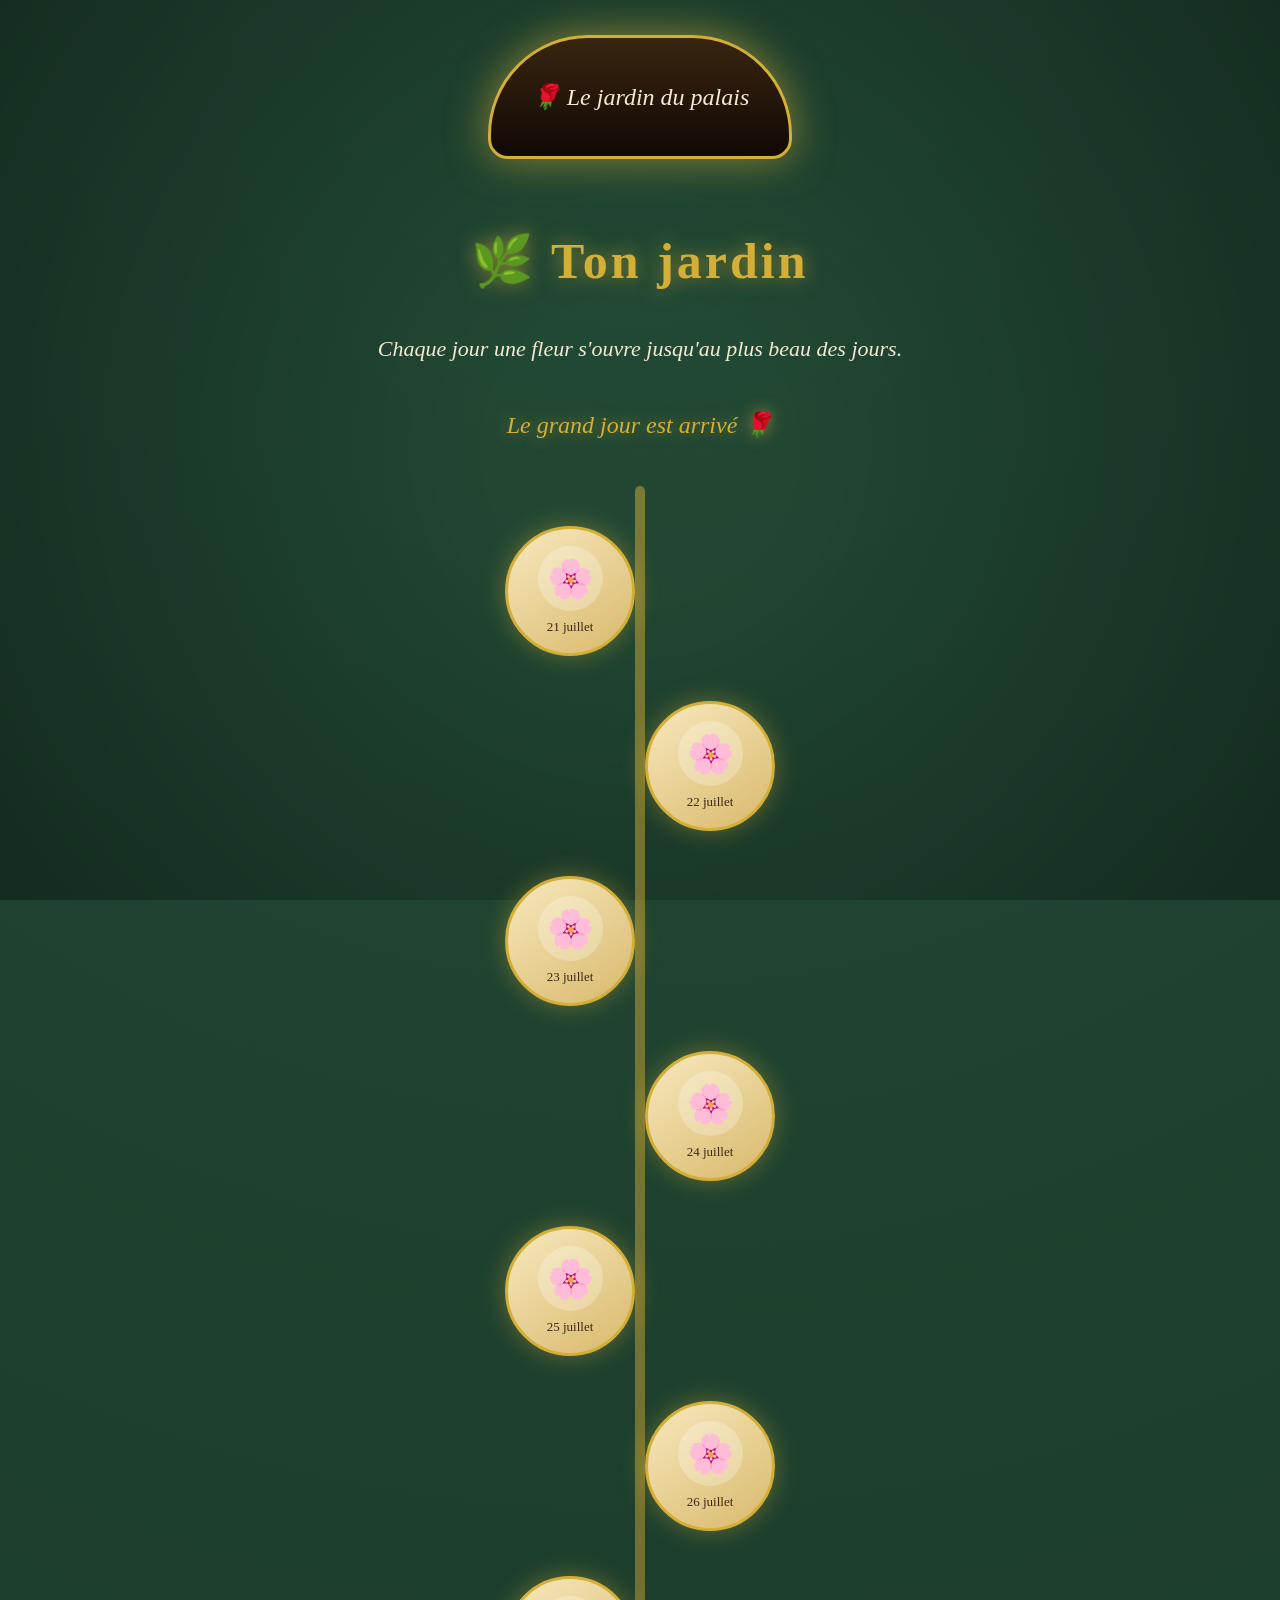
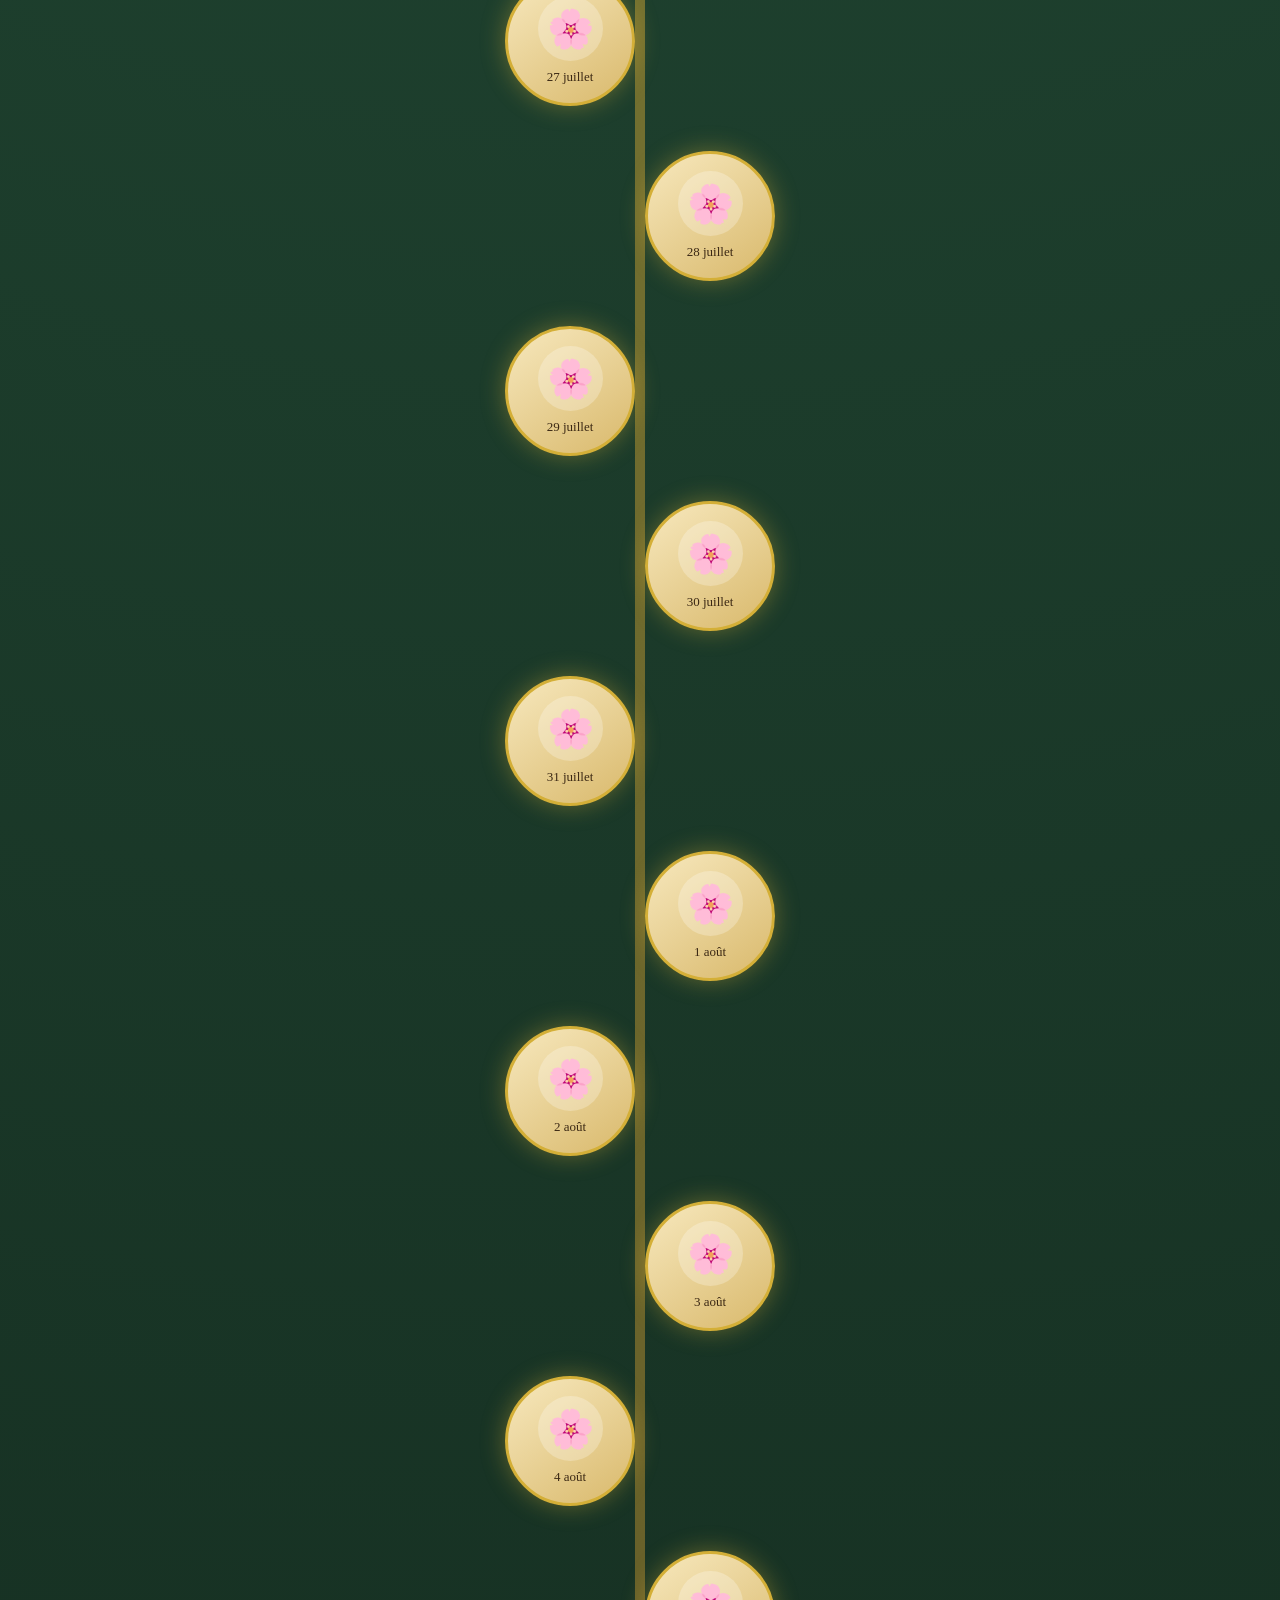
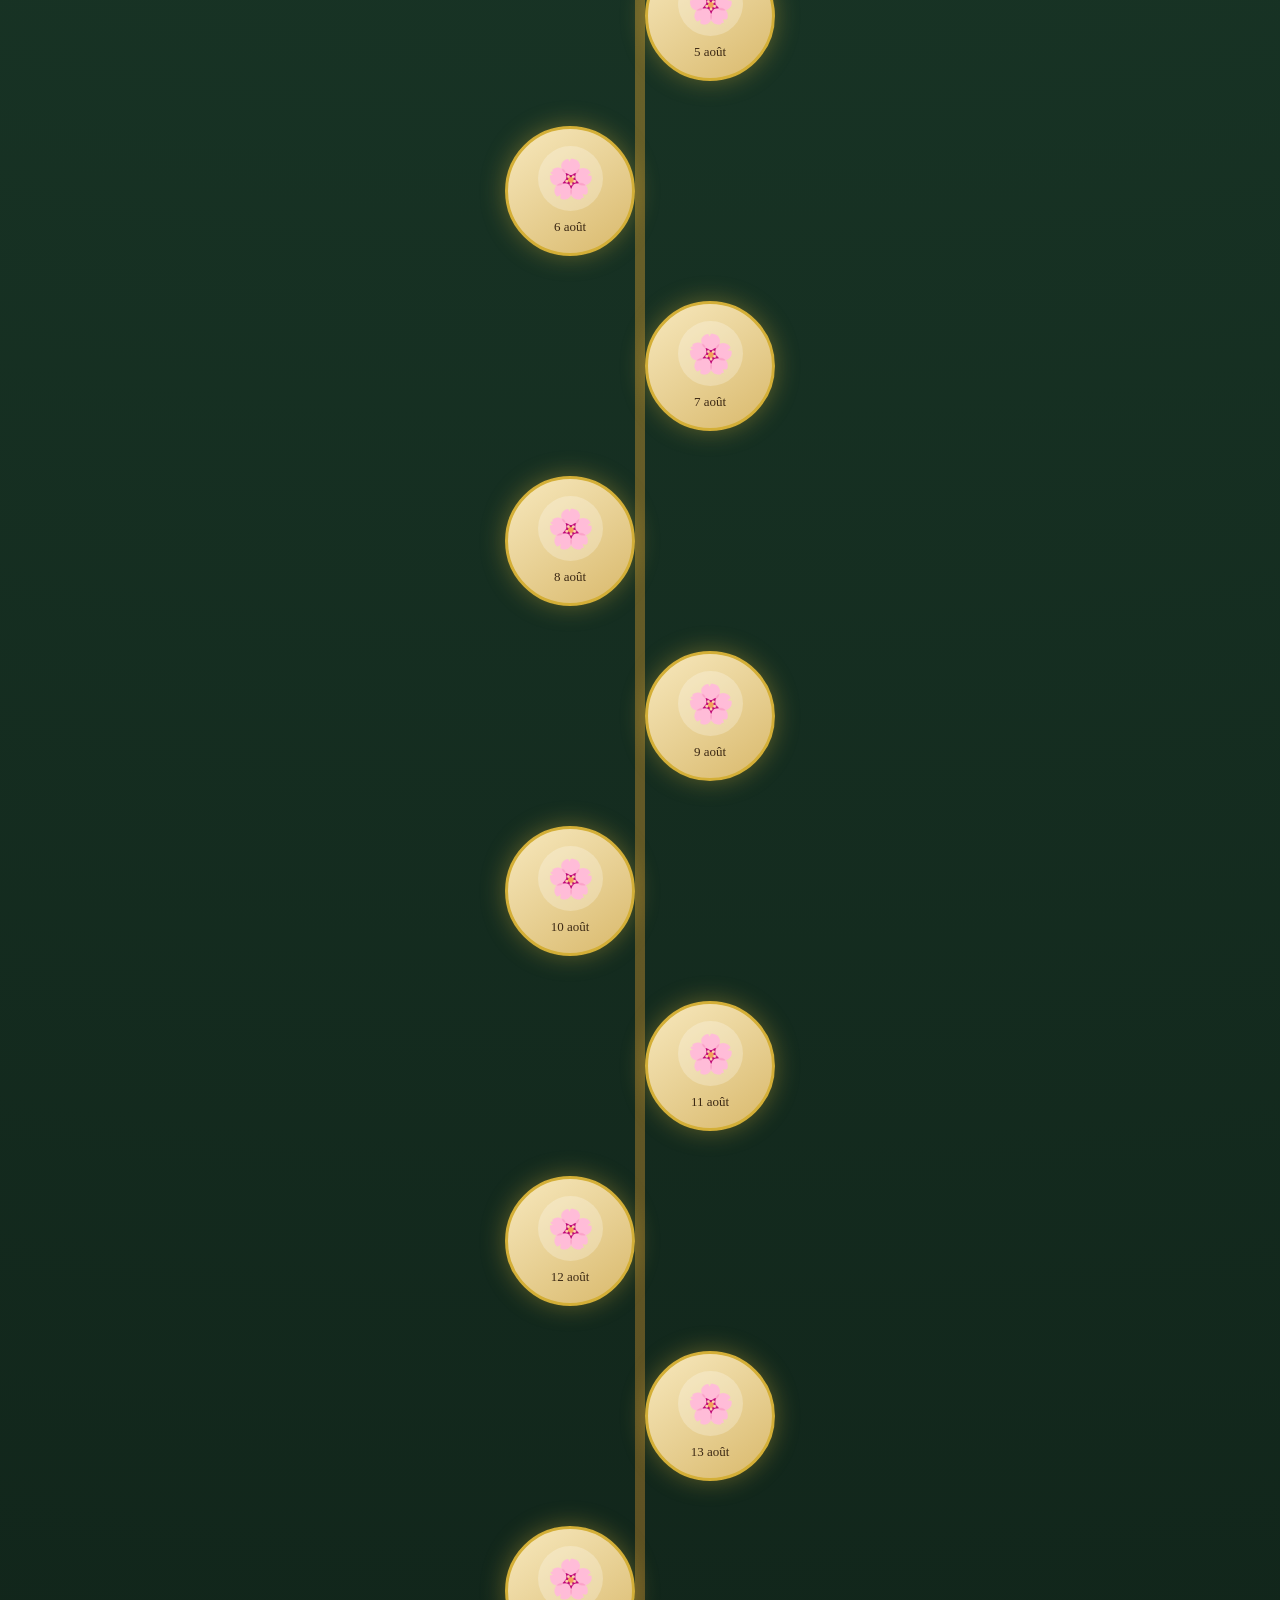
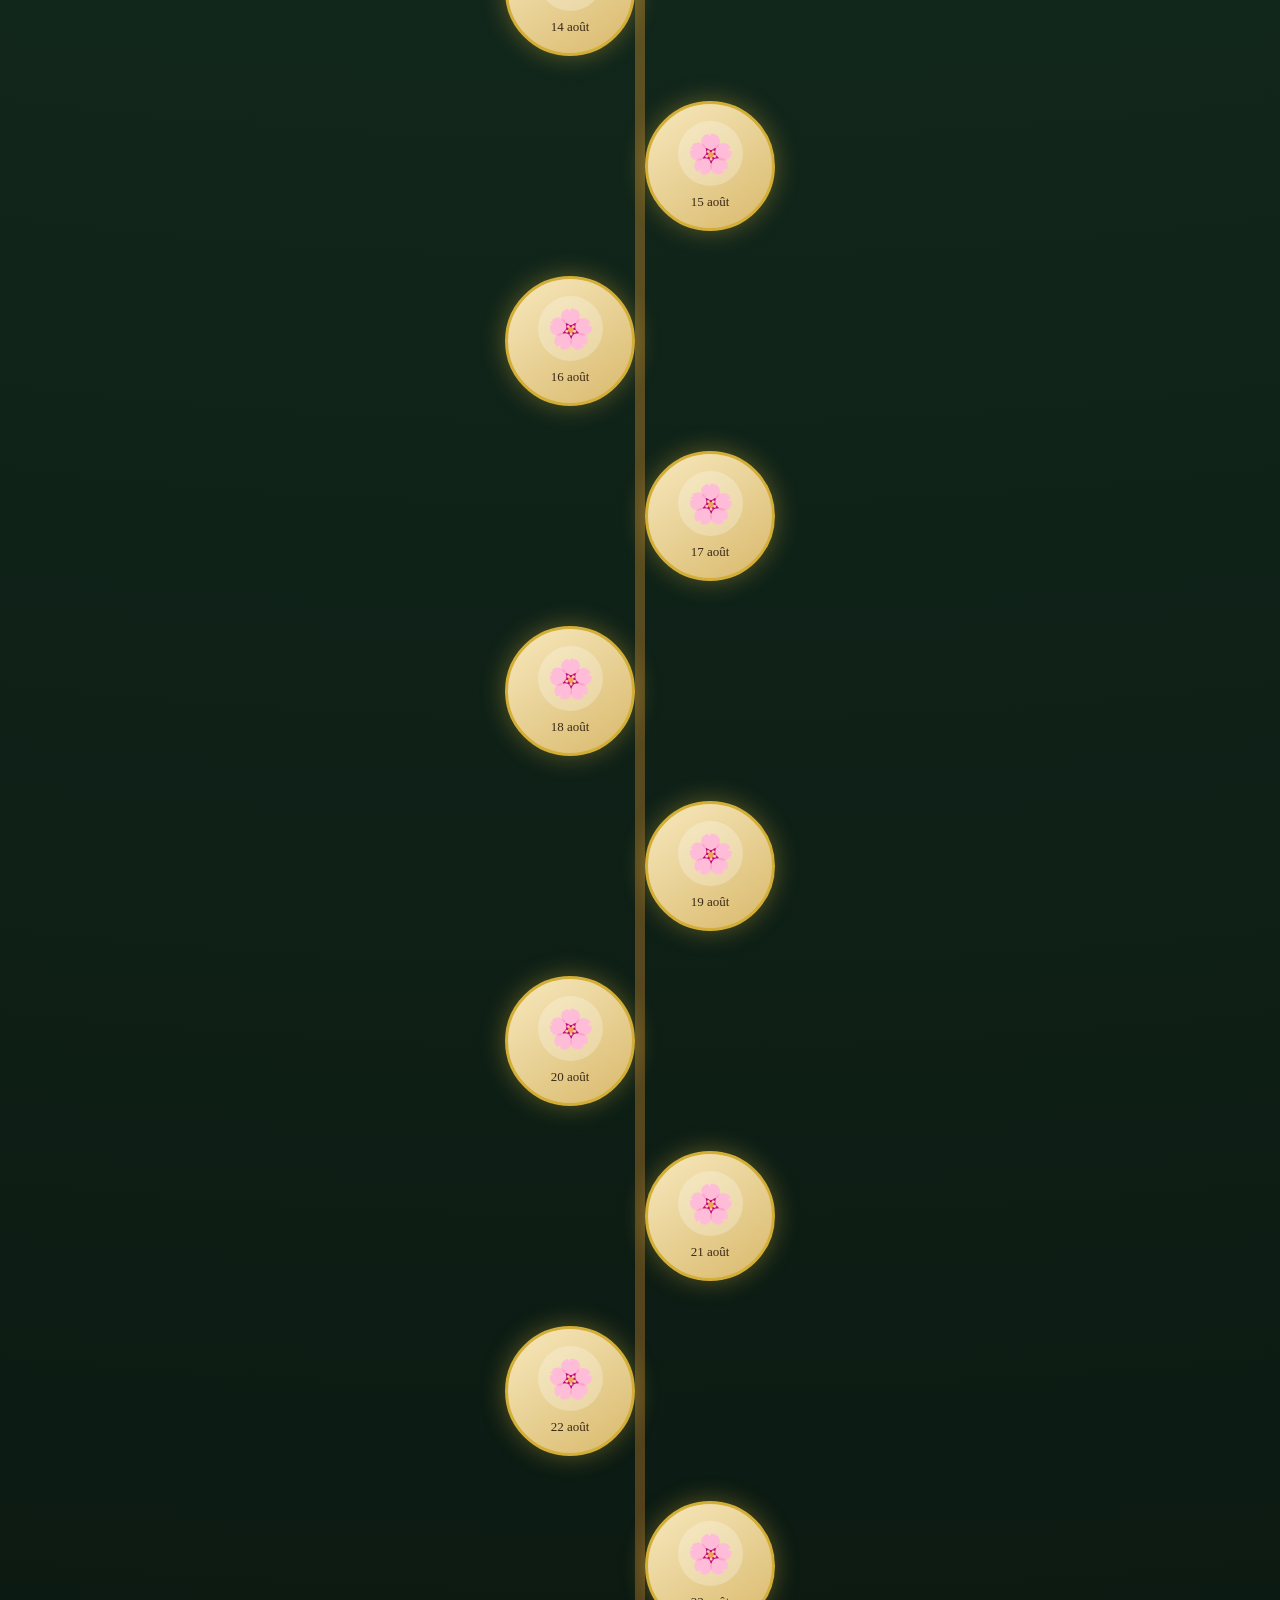
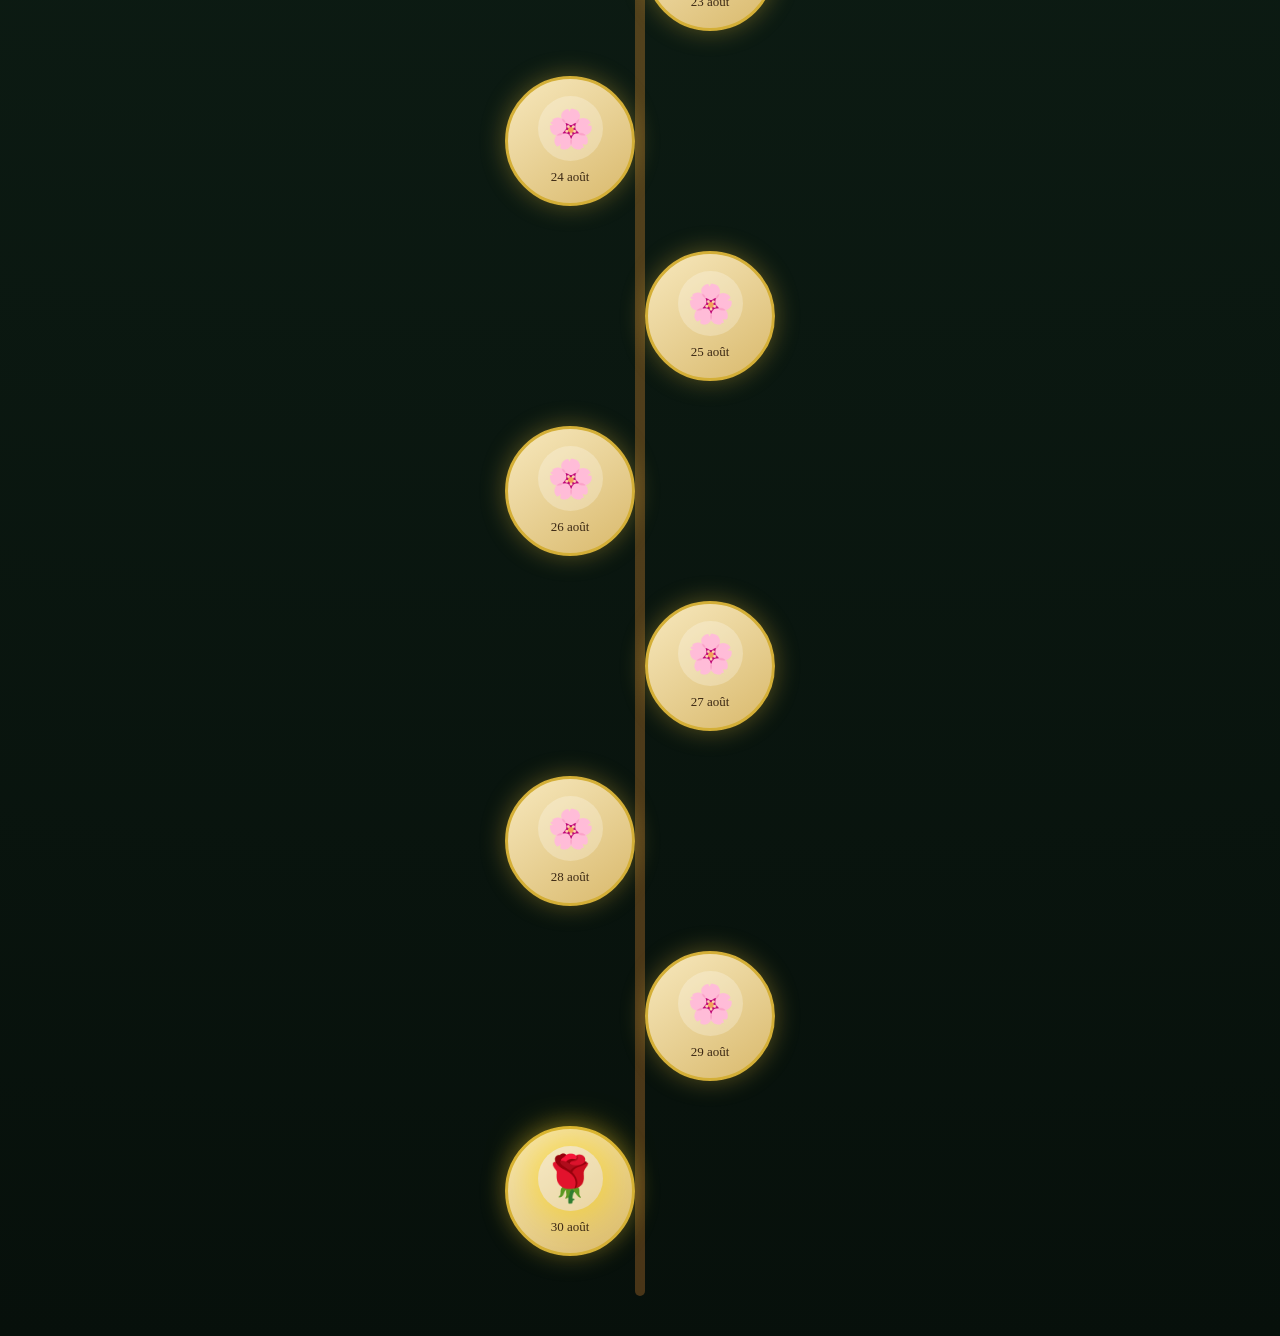
==== jardin.html @ 2d7aafe7 "Update jardin.html" ====
<!DOCTYPE html>
<html lang="fr">

<head>

<meta charset="UTF-8">
<meta name="viewport" content="width=device-width, initial-scale=1.0">

<title>Le jardin</title>

<link rel="stylesheet" href="style.css">

</head>


<body>


<div class="porte-jardin">

<div class="cadre-porte">

<h2>
🌹 Le jardin du palais
</h2>

</div>

</div>



<div class="jardin">


<h1>
🌿 Ton jardin
</h1>


<p class="phrase">
Chaque jour une fleur s'ouvre jusqu'au plus beau des jours.
<br><br>
<span id="compteur"></span>
</p>



<div class="chemin" id="chemin"></div>



</div>




<script>


const chemin =
document.getElementById("chemin");



const debut =
new Date("2026-07-21");

const fin =
new Date("2026-08-30");



const maintenant =
new Date();

maintenant.setHours(0,0,0,0);



const grandJour =
new Date("2026-08-30");

grandJour.setHours(0,0,0,0);



let reste =
Math.ceil(
(grandJour-maintenant)
/(1000*60*60*24)
);



document.getElementById("compteur").innerHTML =

reste > 0 ?

"Encore "+reste+" jours avant le grand jour 🌹"

:

"Le grand jour est arrivé 🌹";





function afficherDate(date){

return date.toLocaleDateString(
"fr-FR",
{
day:"numeric",
month:"long"
}
);

}





let dateActuelle =
new Date(debut);



while(dateActuelle <= fin){



let fleur =
document.createElement("div");



let dateFleur =
new Date(dateActuelle);

dateFleur.setHours(0,0,0,0);



let symbole = "🔒";

let classe = "";

let ouvrable = false;



// Fleur disponible seulement si la date est arrivée

if(dateFleur <= maintenant){


symbole="🌸";

classe="ouverte";

ouvrable=true;


}



// Dernière fleur

if(

dateFleur.getTime()
===

fin.getTime()

){


symbole="🌹";

classe="finale";


if(dateFleur <= maintenant){

ouvrable=true;

}

}





fleur.className =
"fleur-jardin";



fleur.innerHTML =

`

<div class="sceau-fleur ${classe}">

${symbole}

</div>

<div class="date-fleur">

${afficherDate(dateFleur)}

</div>

`;





if(ouvrable){


fleur.onclick=function(){


if(dateFleur.getTime()===fin.getTime()){


window.location.href="grandjour.html";


}

else{


window.location.href=

"lettre.html?date="+dateFleur.toISOString();


}


};


}





chemin.appendChild(fleur);



dateActuelle.setDate(

dateActuelle.getDate()+1

);


}



</script>


</body>

</html>
---- style.css ----
/*
=================================
SOWJI
STYLE COMPLET DU PALAIS
=================================
*/


* {

box-sizing:border-box;

}



body {

margin:0;

min-height:100vh;

font-family:Georgia,"Times New Roman",serif;

color:#f5ead0;

text-align:center;

background:

radial-gradient(circle at top,#234b36,#07100b);

}



/* =========================
   PORTE DU PALAIS
========================= */


.accueil {

display:flex;

justify-content:center;

align-items:center;

}



.palais {

width:90%;

max-width:600px;

padding:50px 20px;

}



h1 {

font-size:50px;

color:#d4af37;

letter-spacing:3px;

text-shadow:

0 0 20px rgba(212,175,55,.6);

}



h2 {

font-weight:normal;

color:#f5ead0;

}



.phrase {

font-size:22px;

font-style:italic;

line-height:1.7;

margin:40px auto;

}



button {


padding:15px 35px;


border-radius:40px;


border:2px solid #d4af37;


background:rgba(0,0,0,.2);


color:#d4af37;


font-family:Georgia,serif;


font-size:18px;


cursor:pointer;


transition:.4s;


}



button:hover {


transform:scale(1.05);


box-shadow:

0 0 30px rgba(212,175,55,.7);


}



/* =========================
   PORTE DU JARDIN
========================= */


.porte-jardin {


display:flex;


justify-content:center;


margin-top:35px;


}



.cadre-porte {


padding:25px 40px;


border:3px solid #d4af37;


border-radius:100px 100px 20px 20px;


background:

linear-gradient(

#392510,

#100904

);


box-shadow:

0 0 40px rgba(212,175,55,.6);


}



.cadre-porte h2 {


font-style:italic;


font-size:24px;


}



/* =========================
   JARDIN
========================= */


.jardin {


padding:40px 20px;


min-height:100vh;


}



.chemin {


position:relative;


max-width:700px;


margin:auto;


display:flex;


flex-direction:column;


align-items:center;


gap:45px;


padding:40px 0;


}



.chemin::before {


content:"";


position:absolute;


top:0;


bottom:0;


width:10px;


background:

linear-gradient(

#d4af37,

#8b5a24

);


border-radius:20px;


opacity:.5;


}



.fleur-jardin {


position:relative;


z-index:1;


width:130px;


height:130px;


border-radius:50%;


background:

linear-gradient(

145deg,

#f7e8bd,

#d9b96c

);


border:3px solid #d4af37;


display:flex;


flex-direction:column;


justify-content:center;


align-items:center;


cursor:pointer;


box-shadow:


0 0 25px rgba(212,175,55,.4);


transition:.5s;


animation:

apparition 1s ease;


}



.fleur-jardin:nth-child(odd){


transform:

translateX(-70px);


}



.fleur-jardin:nth-child(even){


transform:

translateX(70px);


}



.fleur-jardin:hover {


filter:brightness(1.15);


}



.sceau-fleur {


width:65px;


height:65px;


display:flex;


align-items:center;


justify-content:center;


border-radius:50%;


font-size:38px;


background:

rgba(255,255,255,.25);


}



/* Sceaux */


.lotus {


box-shadow:

0 0 30px rgba(212,175,55,.7);


}



.bijou {


animation:

briller 2s infinite;


box-shadow:

0 0 40px rgba(212,175,55,.9);


}



.lune {


opacity:.7;


}



.date-fleur {


font-size:13px;


margin-top:8px;


color:#3b2814;


}



/* =========================
   PARCHEMIN
========================= */


.parchemin {


position:relative;


max-width:650px;


margin:60px auto;


padding:60px 40px;


background:

linear-gradient(

90deg,

#d8bc83,

#f3dfae,

#d8bc83

);


color:#4b3218;


border-radius:10px;


box-shadow:

0 0 50px rgba(212,175,55,.6);


animation:

deroulement 1.5s ease;


}



.parchemin::before,

.parchemin::after {


content:"";


position:absolute;


left:-20px;


right:-20px;


height:35px;


background:

linear-gradient(

90deg,

#5b3516,

#c08a45,

#5b3516

);


border-radius:30px;


}



.parchemin::before {


top:-15px;


}



.parchemin::after {


bottom:-15px;


}



.contenu-lettre {


font-size:21px;


line-height:1.8;


font-style:italic;


}



.media img,

.media video {


max-width:90%;


border-radius:15px;


margin-top:25px;


}



audio {


margin-top:25px;


}



/* =========================
   ANIMATIONS
========================= */


@keyframes apparition {


from {


opacity:0;


transform:scale(.5);


}


to {


opacity:1;


}


}



@keyframes briller {


0%,100% {


filter:brightness(1);


}


50% {


filter:brightness(1.5);


}


}



@keyframes deroulement {


from {


transform:scaleY(0);


opacity:0;


}


to {


transform:scaleY(1);


opacity:1;


}


}
#compteur {

color:#d4af37;

font-size:24px;

font-style:italic;

text-shadow:

0 0 15px rgba(212,175,55,.6);

}
/* =================================
   PORTE DOREE ENCHANTEE
================================= */


.porte-jardin {

animation:

apparitionPorte 2s ease;

}



.cadre-porte {


position:relative;


overflow:hidden;


}



.cadre-porte::before {


content:"";


position:absolute;


top:0;


left:-100%;


width:60%;


height:100%;


background:

linear-gradient(

90deg,

transparent,

rgba(255,255,255,.35),

transparent

);


animation:

lumierePorte 4s infinite;


}



.cadre-porte h2 {


position:relative;


z-index:1;


}




@keyframes lumierePorte {


0% {


left:-100%;


}



50% {


left:150%;


}



100% {


left:150%;


}


}



@keyframes apparitionPorte {


from {


opacity:0;


transform:translateY(-40px);


}



to {


opacity:1;


transform:translateY(0);


}


}
/* =================================
   SCEAU DE DATE DU PARCHEMIN
================================= */


.sceau-date {


display:inline-block;


margin:20px;


padding:10px 25px;


border:2px solid #d4af37;


border-radius:50px;


color:#8b5a24;


font-style:italic;


background:rgba(255,255,255,.3);


box-shadow:

0 0 20px rgba(212,175,55,.4);


}
/* ==========================
   SOUVENIRS
========================== */


.souvenir {


margin:30px auto;


padding:25px;


max-width:450px;


background:

rgba(255,255,255,.25);


border-radius:20px;


box-shadow:

0 0 20px rgba(212,175,55,.4);


font-style:italic;


}


.souvenir h2 {


color:#d4af37;


}
/* ==========================
   ATMOSPHERE DU JARDIN
========================== */


body::before {


content:"";


position:fixed;


inset:0;


pointer-events:none;


background:

radial-gradient(

circle,

transparent 20%,

rgba(0,0,0,.35)

);


z-index:0;


}



.jardin,

.porte-jardin {


position:relative;


z-index:1;


}
.finale {

animation:

briller 1.5s infinite;


box-shadow:

0 0 50px gold;


font-size:45px;

}
/* ==========================
   VERSION TELEPHONE
========================== */


@media (max-width:600px){


body{

overflow-x:hidden;

}



h1{

font-size:34px;

}



h2{

font-size:20px;

}



.jardin{

padding:25px 10px;

}



.phrase{

font-size:18px;

padding:0 15px;

}



.cadre-porte{

width:90%;

padding:20px;

}



.cadre-porte h2{

font-size:18px;

}



.chemin{

gap:30px;

}



.fleur-jardin{

width:100px;

height:100px;

}



.sceau-fleur{

width:55px;

height:55px;

font-size:30px;

}



.date-fleur{

font-size:12px;

}



.parchemin{

margin:20px 10px;

padding:35px 20px;

}



.contenu-lettre{

font-size:18px;

}



button{

width:90%;

font-size:16px;

}



}
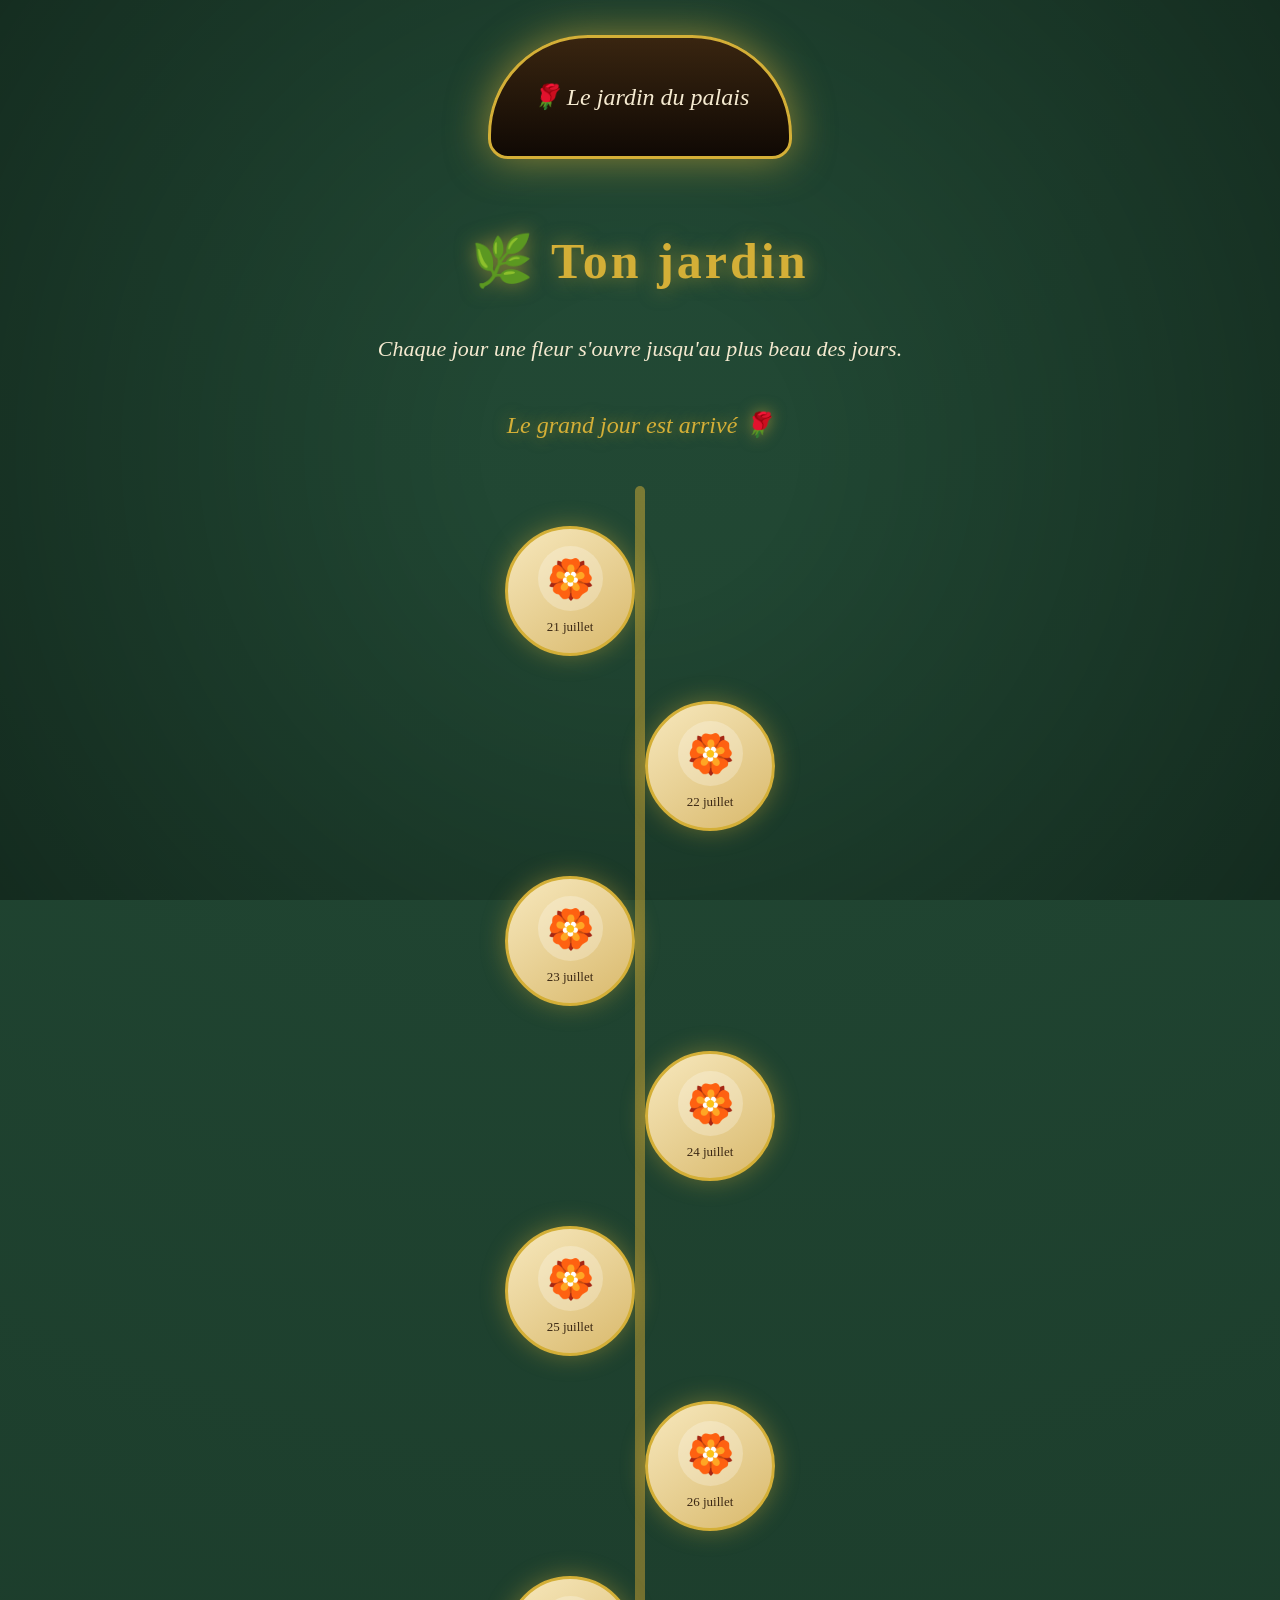
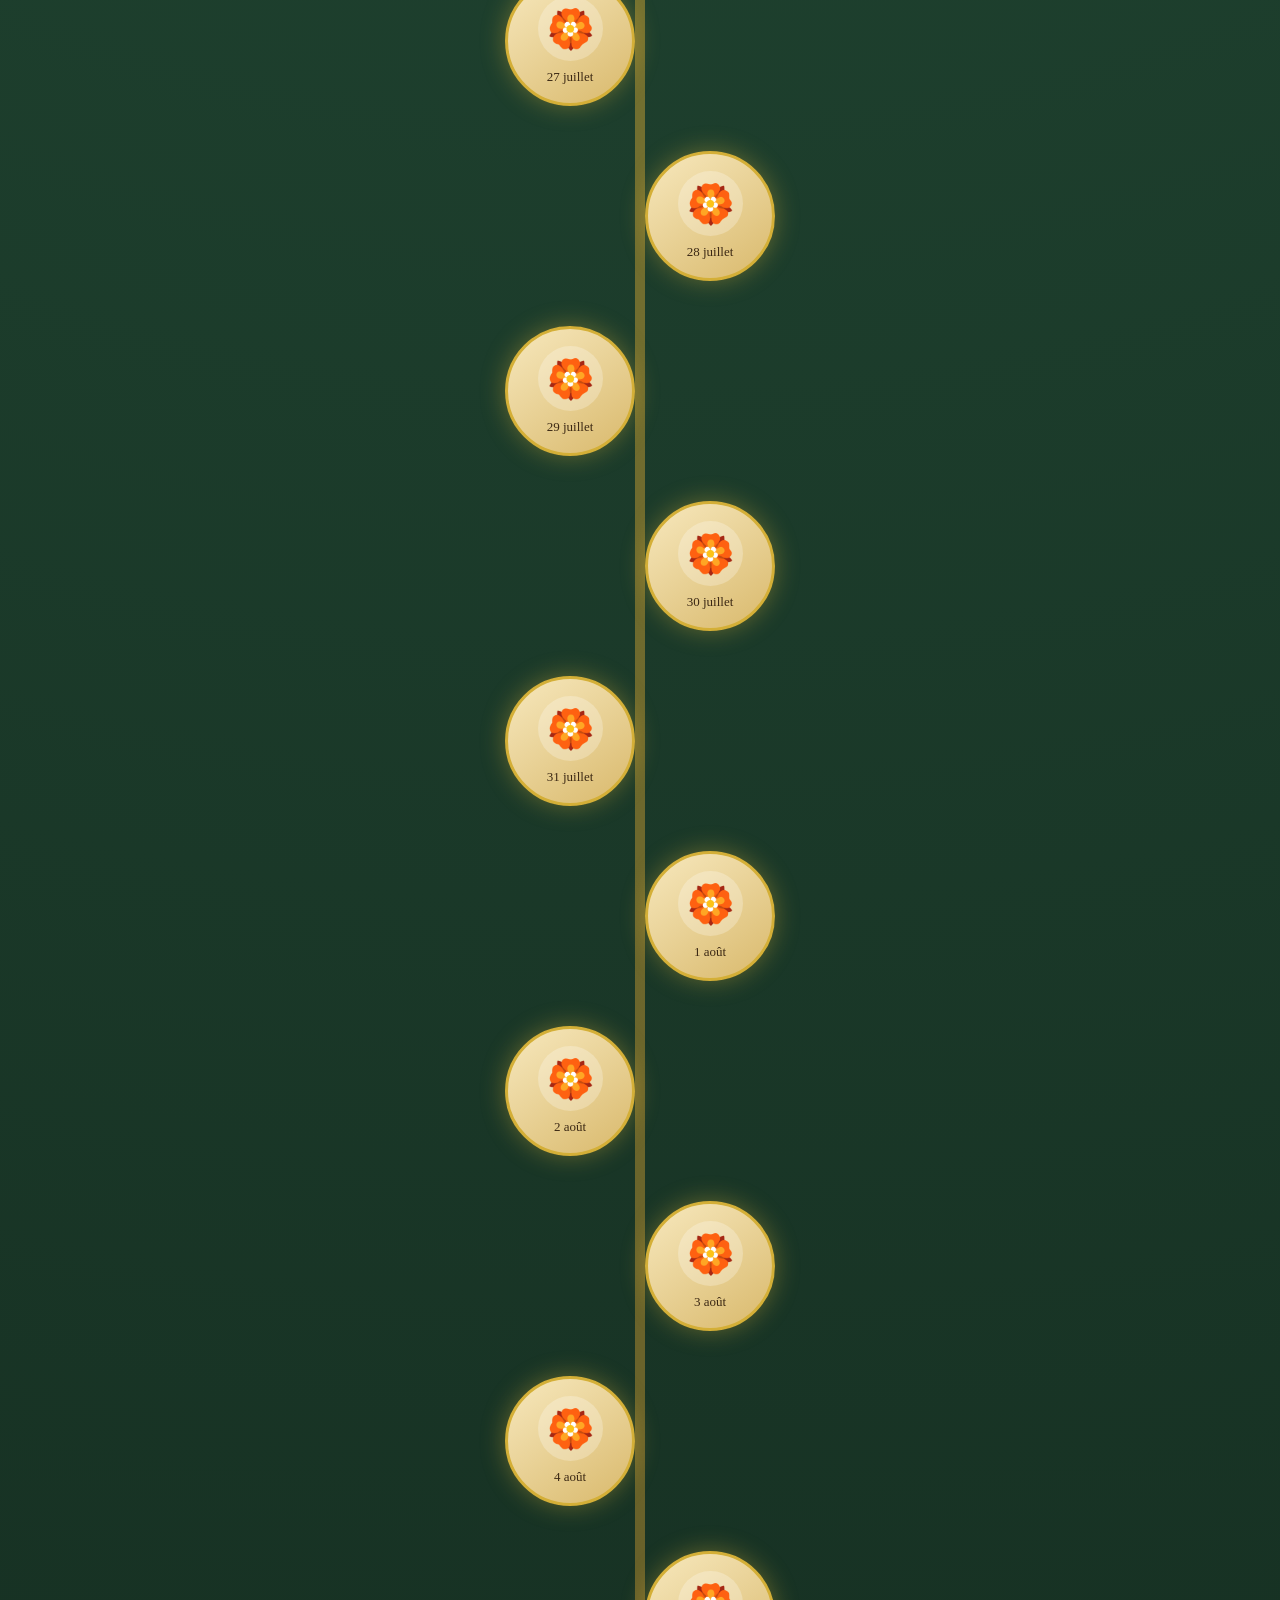
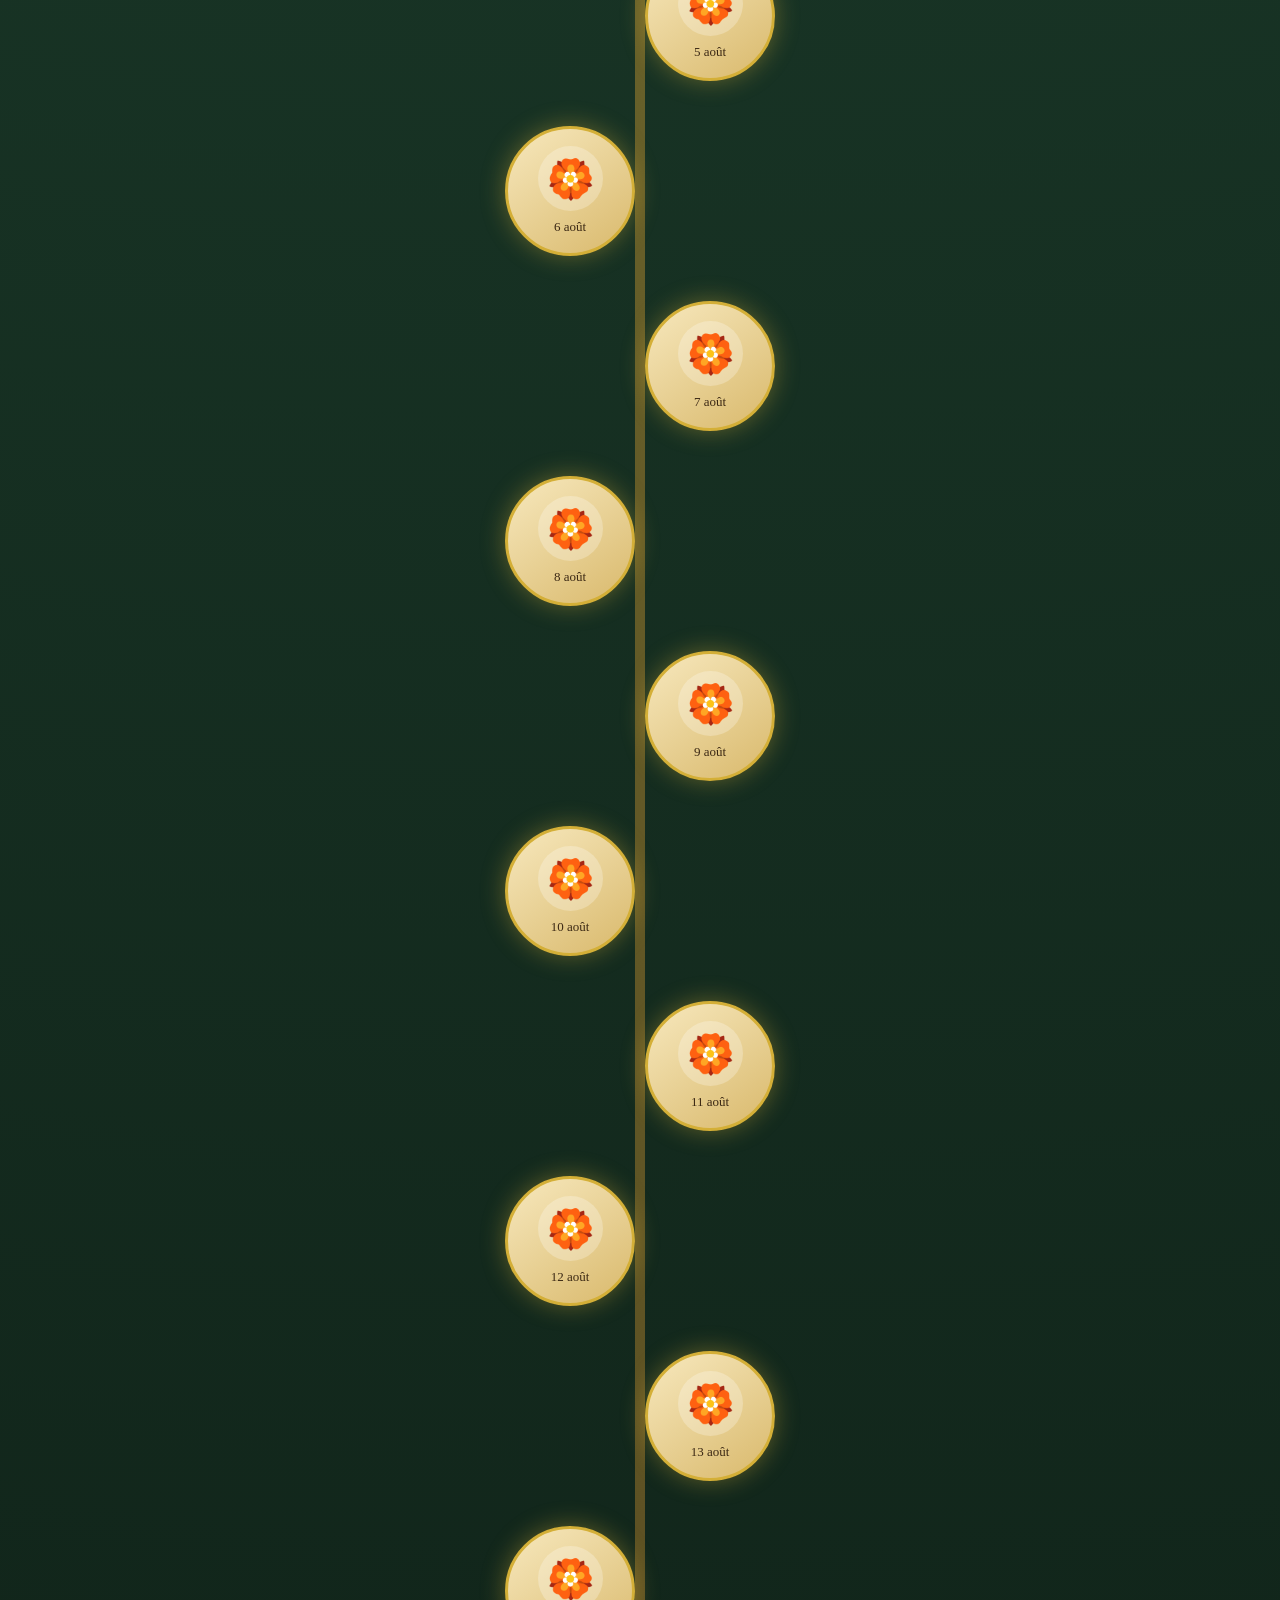
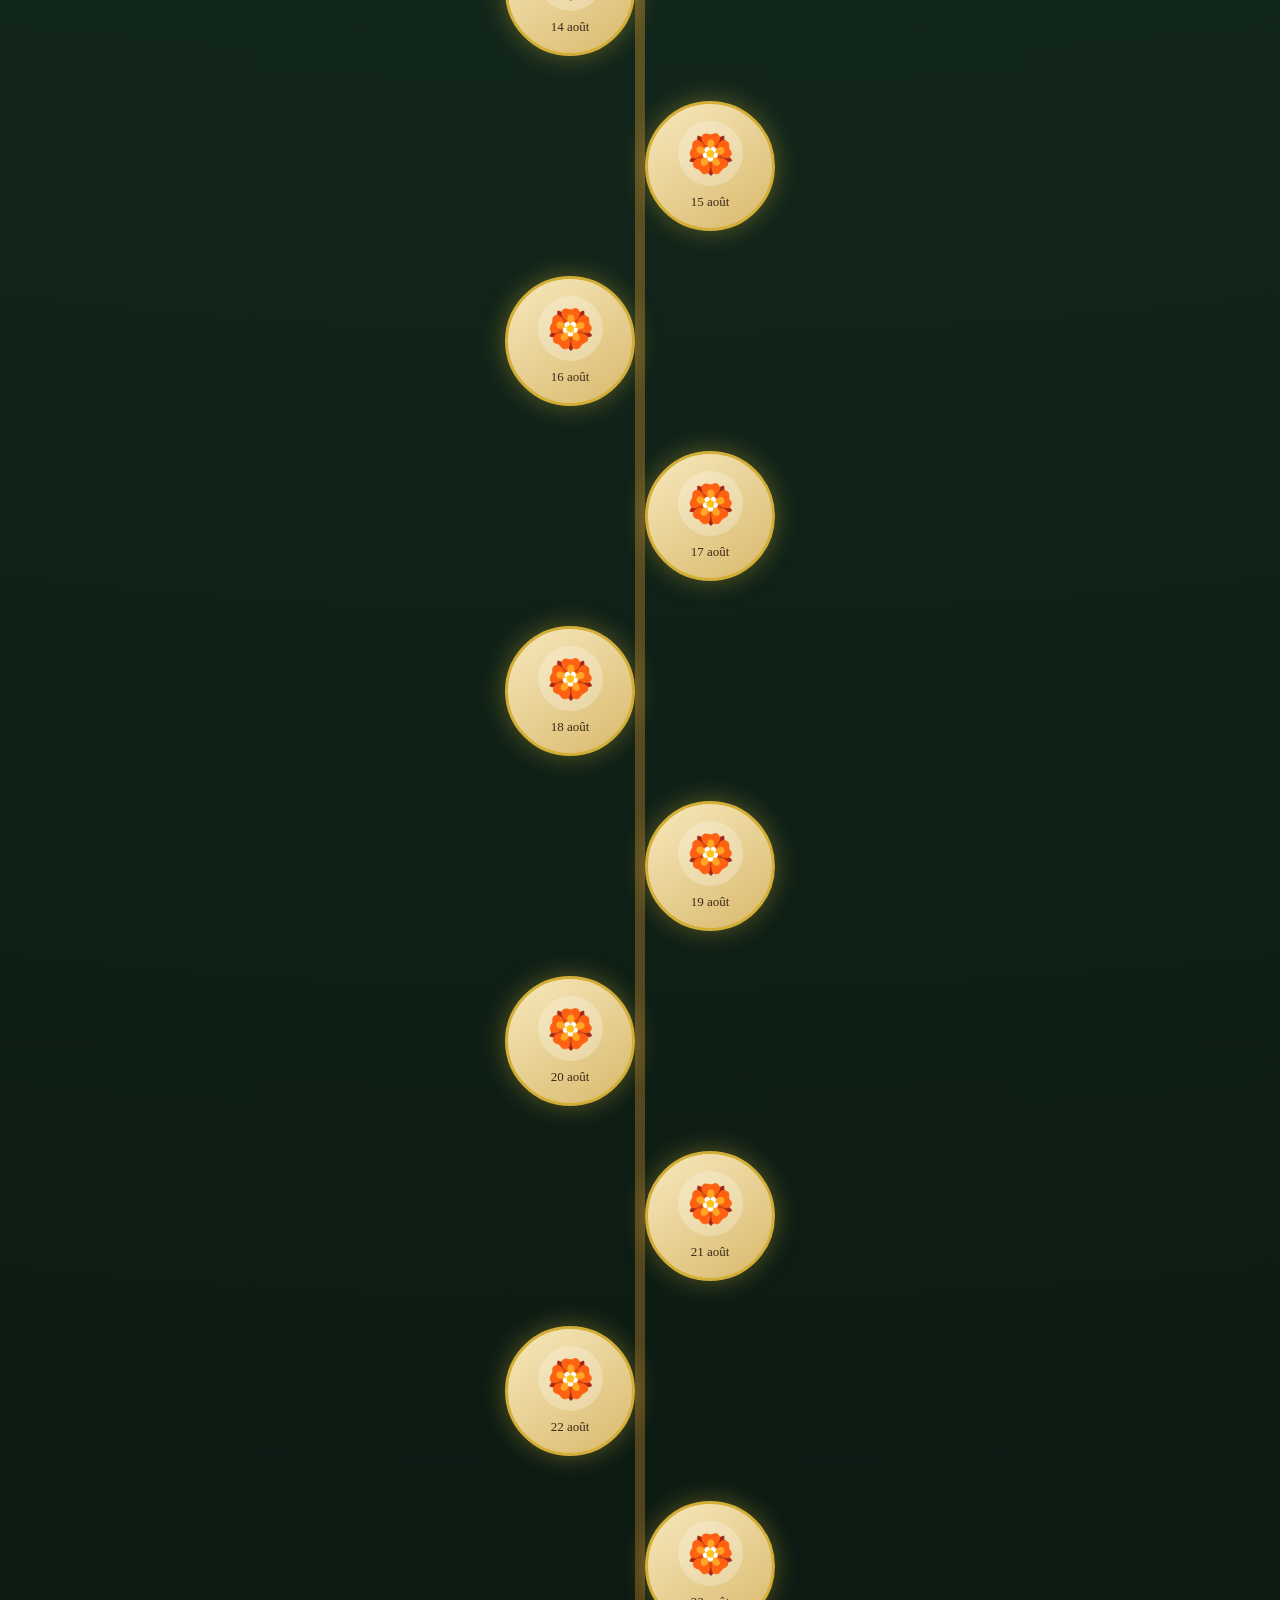
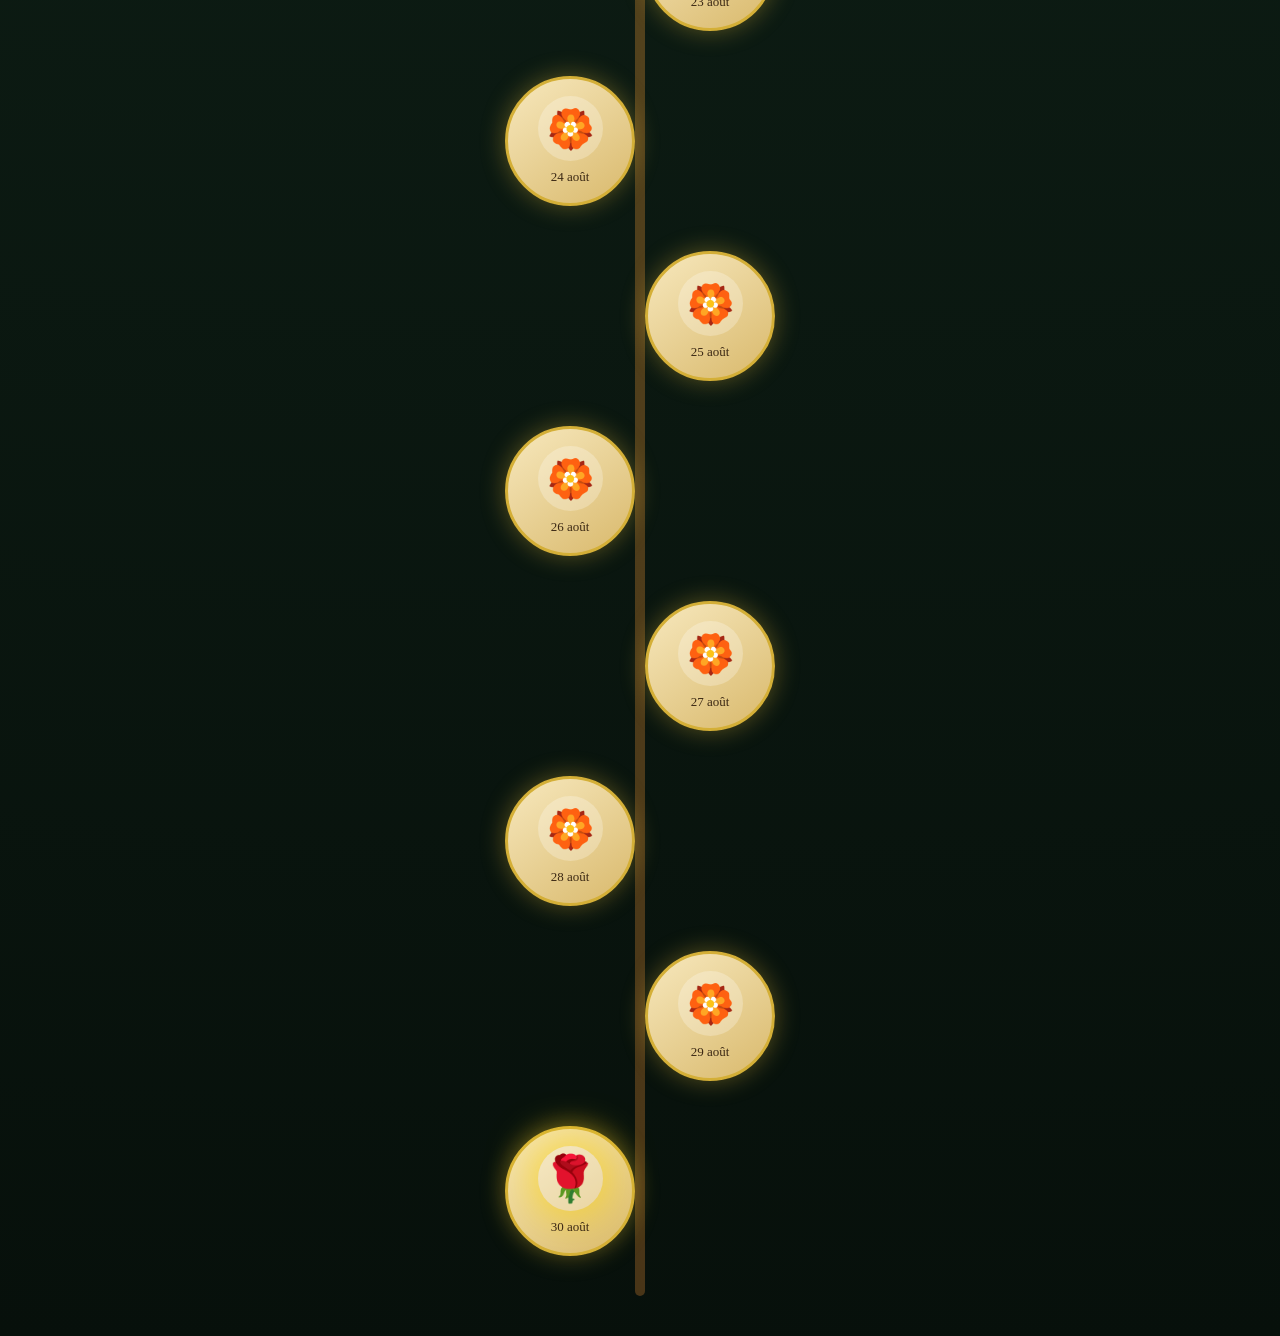
==== commit 43ec80d0: "Update jardin.html" ====
--- a/jardin.html
+++ b/jardin.html
@@ -144,7 +144,7 @@
 
 
 
-let symbole = "🔒";
+let symbole = "🌙";
 
 let classe = "";
 
@@ -157,7 +157,7 @@
 if(dateFleur <= maintenant){
 
 
-symbole="🌸";
+symbole="🏵️";
 
 classe="ouverte";
 
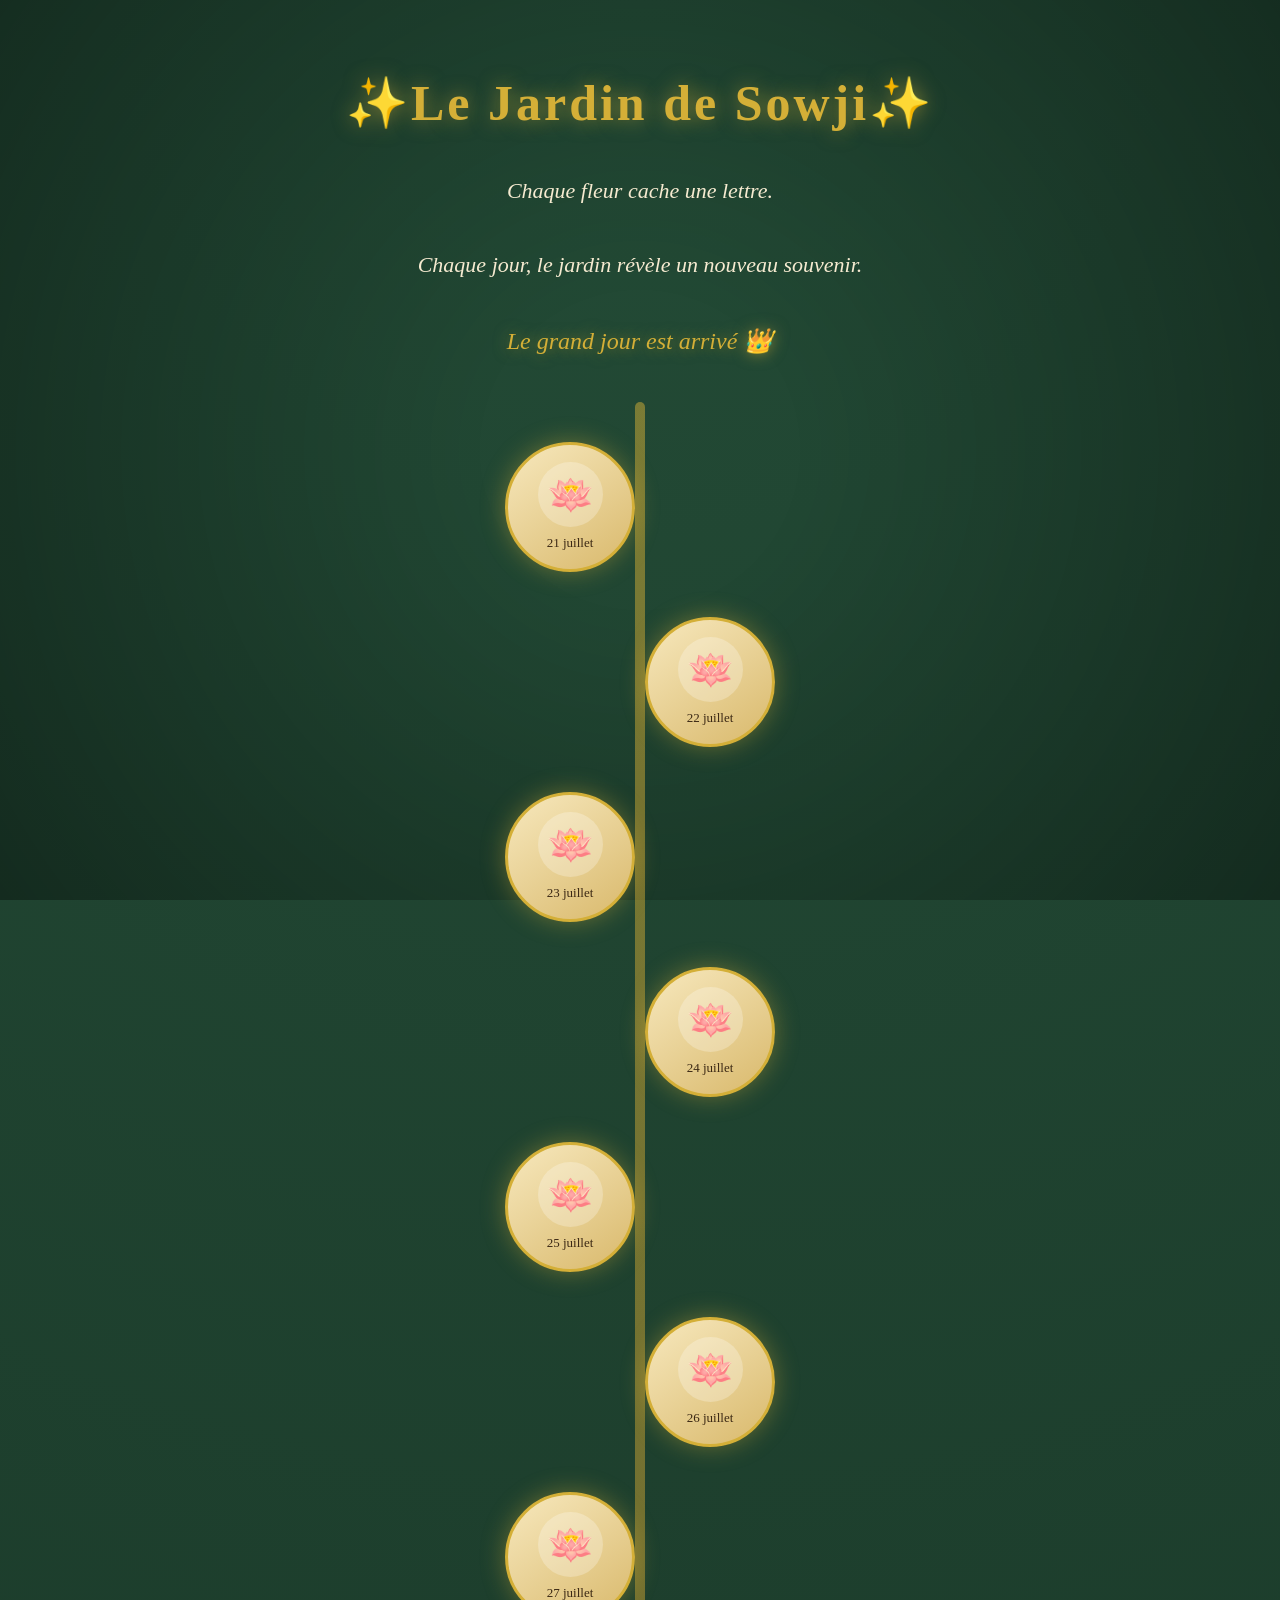
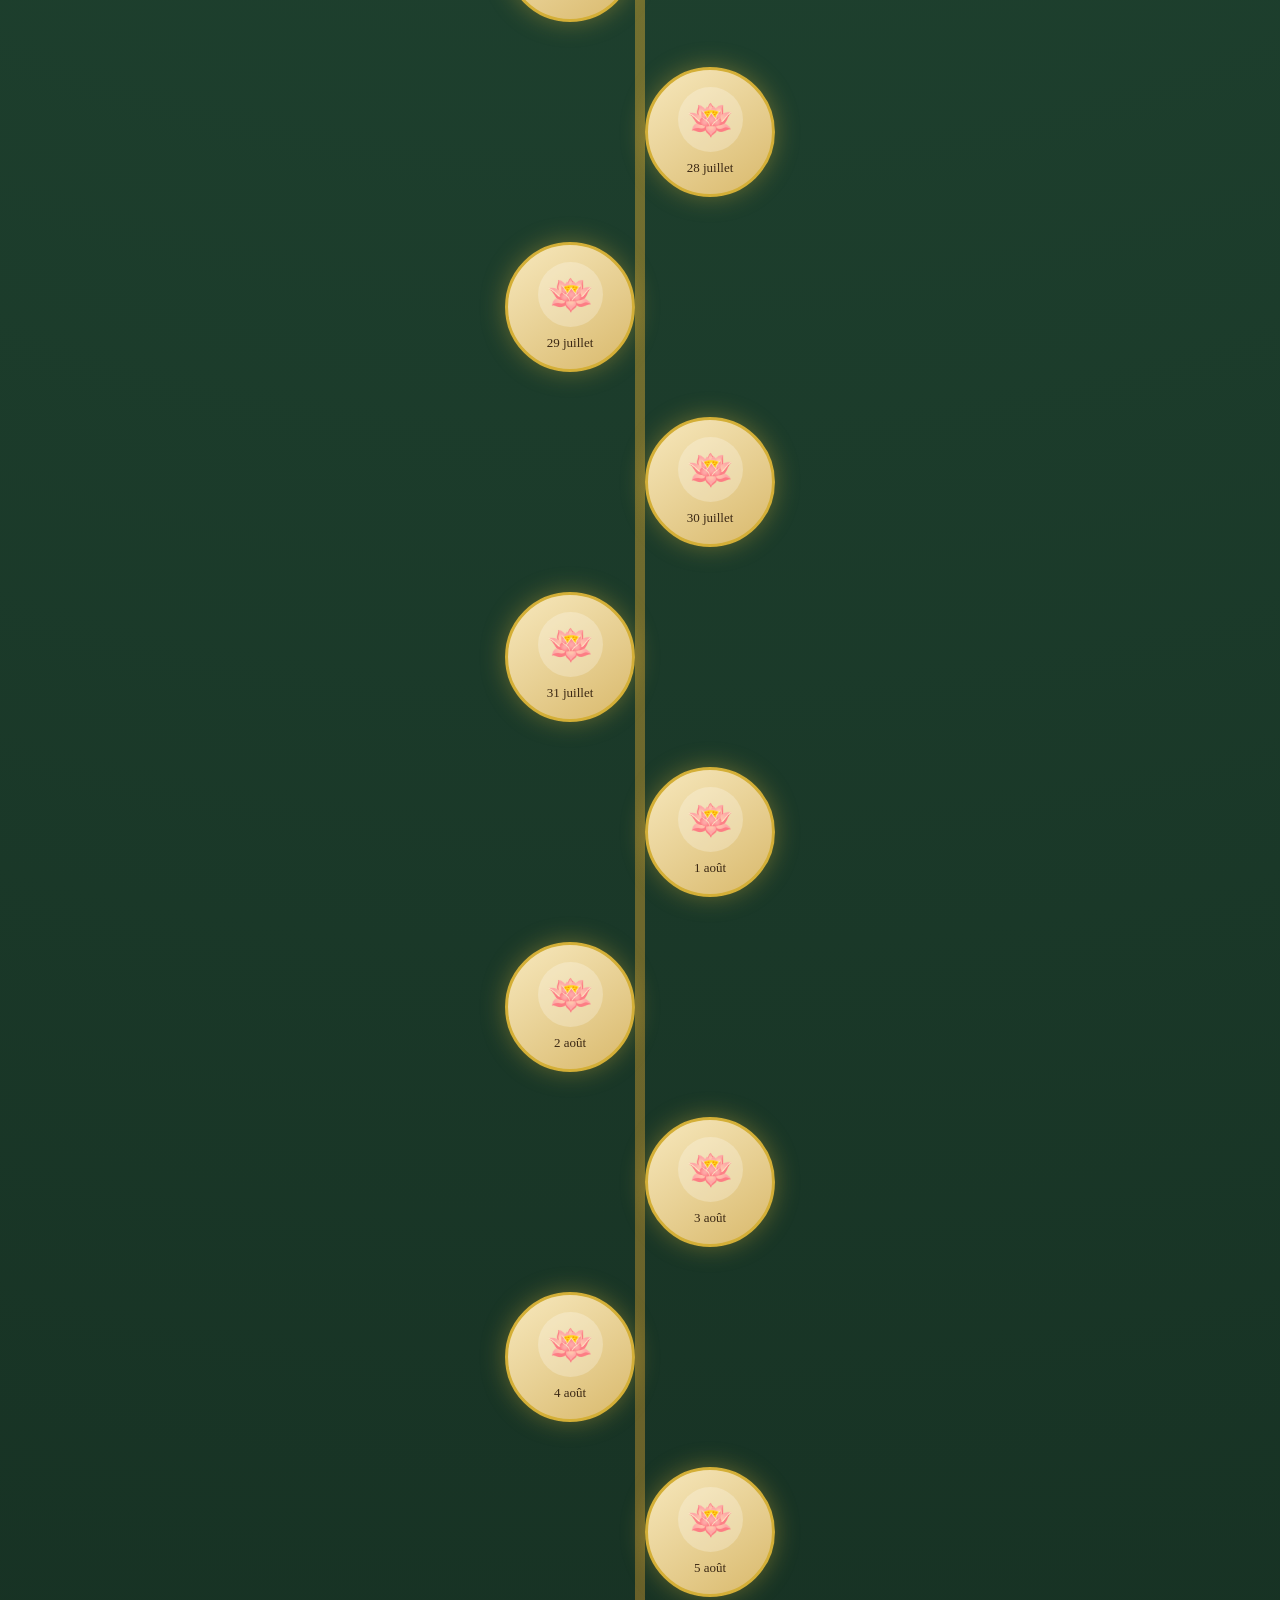
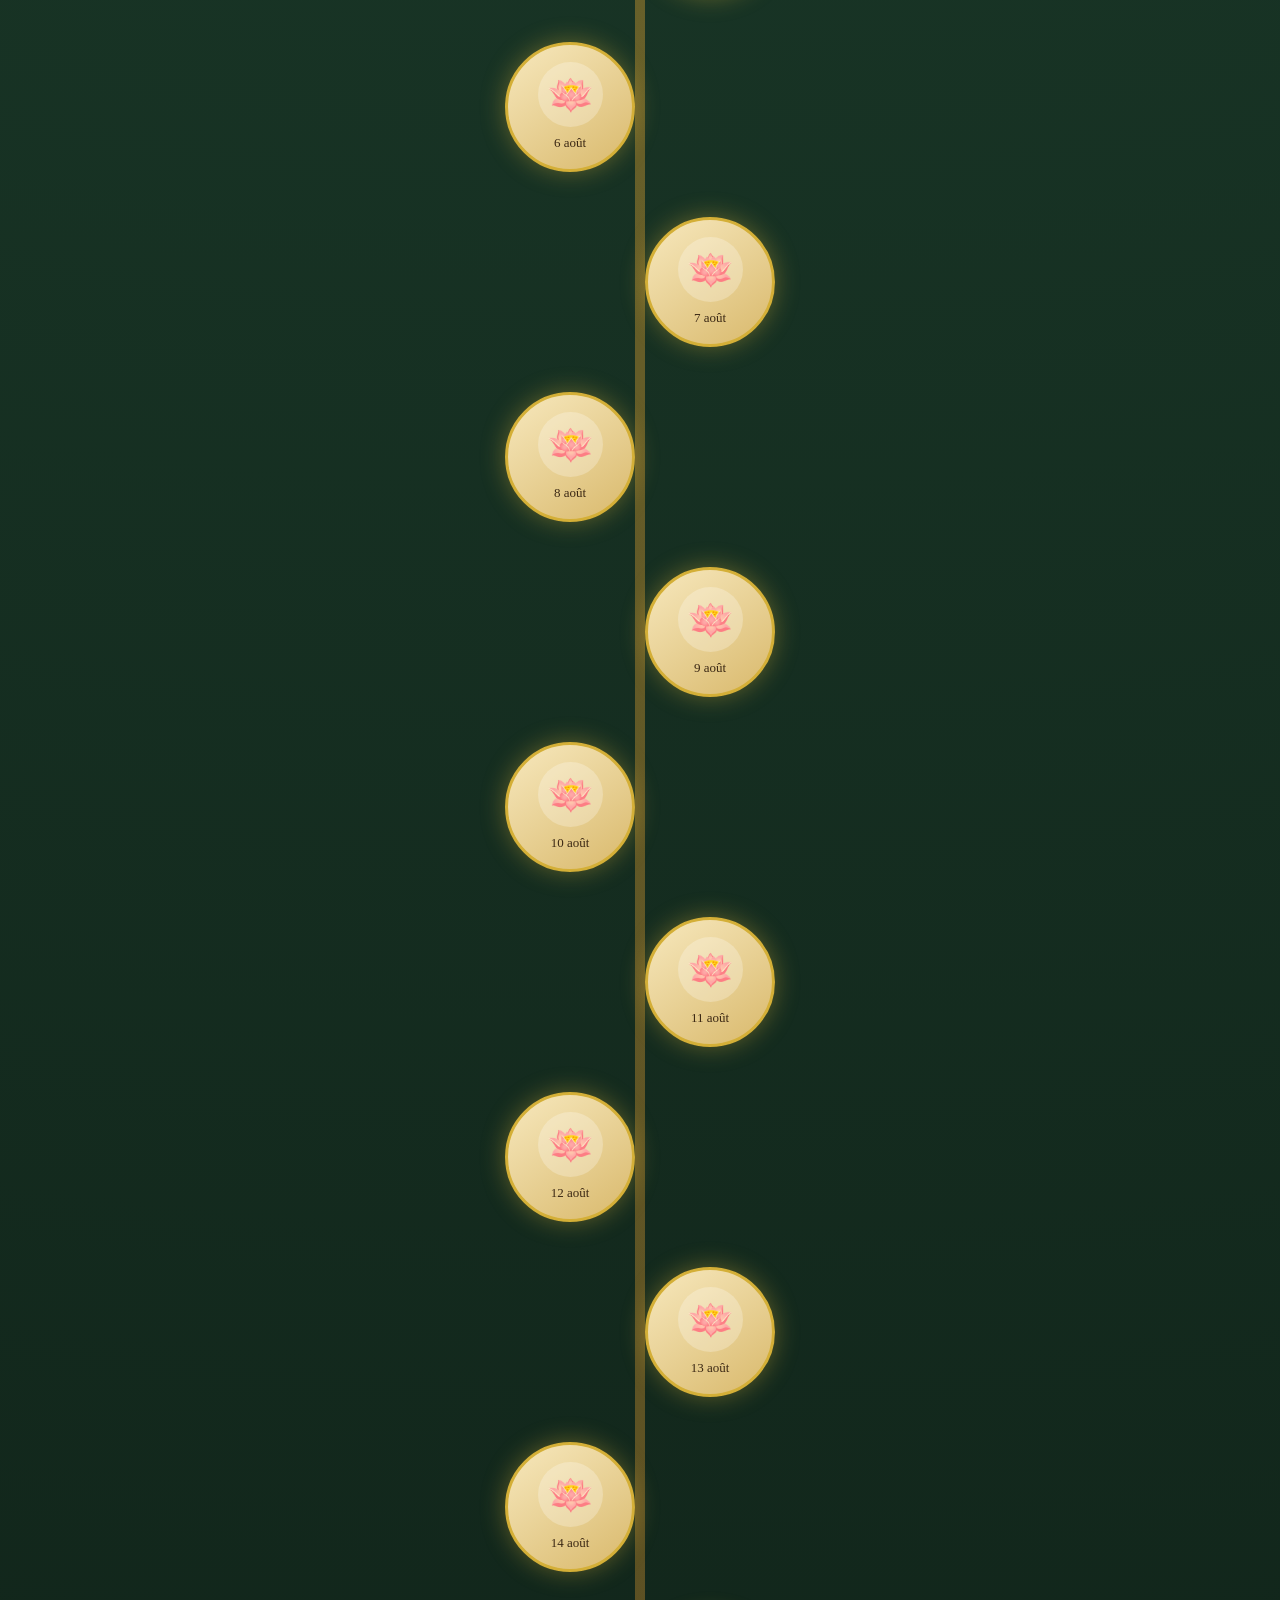
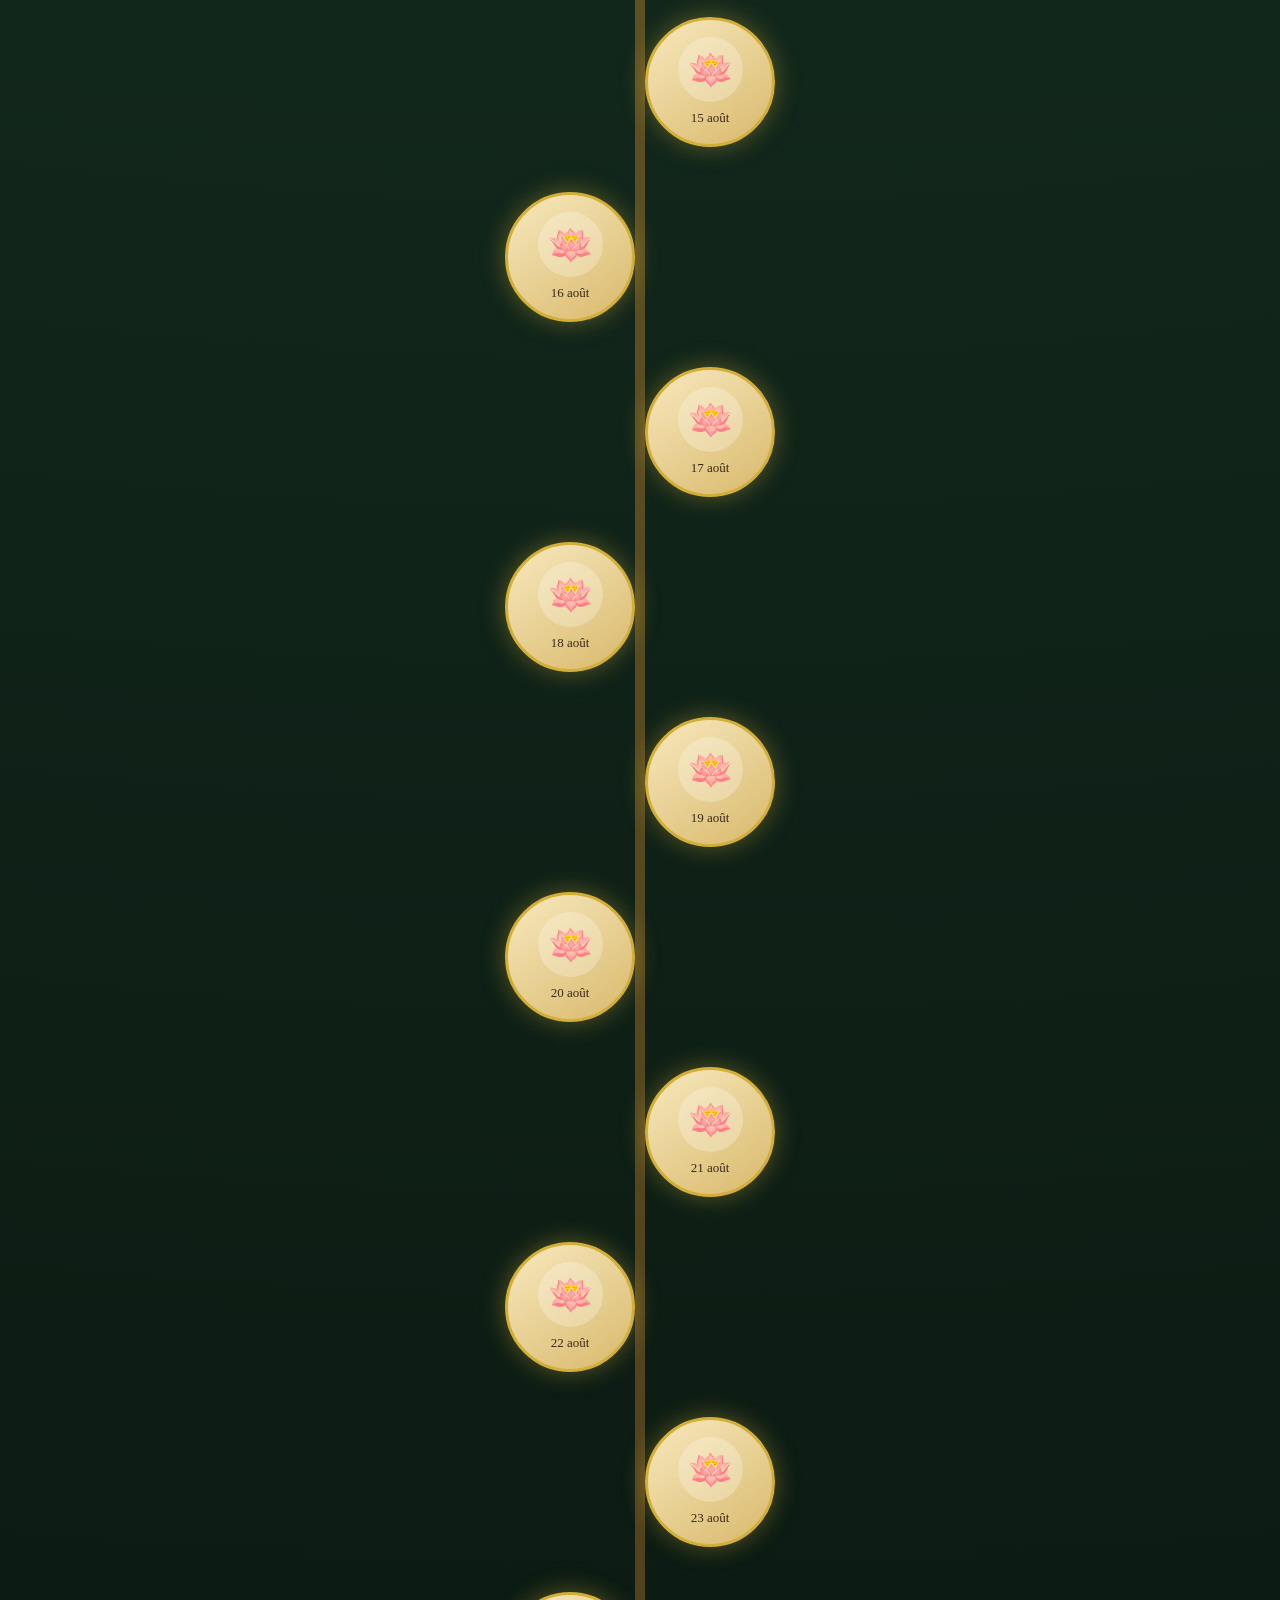
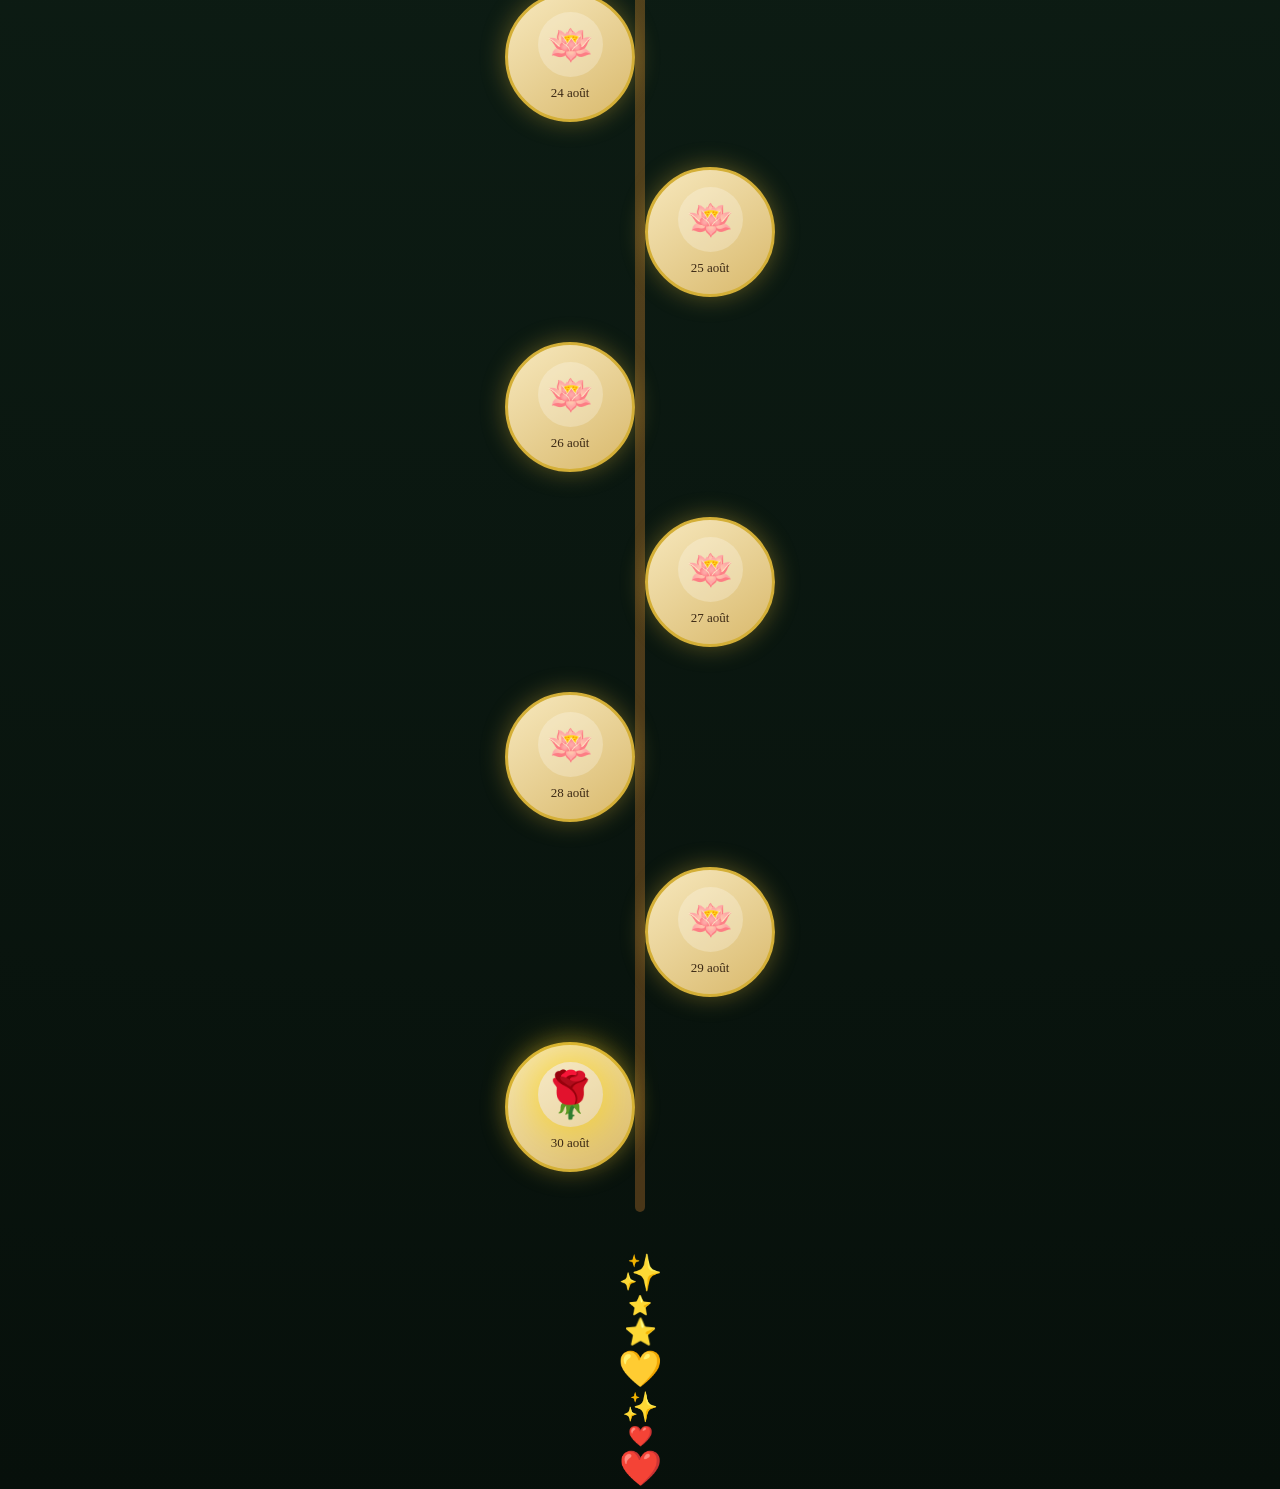
==== commit 7fc506d4: "Update jardin.html" ====
--- a/jardin.html
+++ b/jardin.html
@@ -6,7 +6,7 @@
 <meta charset="UTF-8">
 <meta name="viewport" content="width=device-width, initial-scale=1.0">
 
-<title>Le jardin</title>
+<title>Le jardin royal</title>
 
 <link rel="stylesheet" href="style.css">
 
@@ -16,42 +16,39 @@
 <body>
 
 
-<div class="porte-jardin">
-
-<div class="cadre-porte">
-
-<h2>
-🌹 Le jardin du palais
-</h2>
+<div class="jardin">
+
+
+<h1>
+✨Le Jardin de Sowji✨
+</h1>
+
+
+<p class="phrase">
+
+Chaque fleur cache une lettre.
+
+<br><br>
+
+Chaque jour, le jardin révèle un nouveau souvenir.
+
+<br><br>
+
+<span id="compteur"></span>
+
+</p>
+
+
+
+<div class="chemin" id="chemin"></div>
+
 
 </div>
 
-</div>
-
-
-
-<div class="jardin">
-
-
-<h1>
-🌿 Ton jardin
-</h1>
-
-
-<p class="phrase">
-Chaque jour une fleur s'ouvre jusqu'au plus beau des jours.
-<br><br>
-<span id="compteur"></span>
-</p>
-
-
-
-<div class="chemin" id="chemin"></div>
-
-
-
-</div>
-
+
+
+
+<script src="lettres.js"></script>
 
 
 
@@ -65,6 +62,7 @@
 
 const debut =
 new Date("2026-07-21");
+
 
 const fin =
 new Date("2026-08-30");
@@ -101,7 +99,7 @@
 
 :
 
-"Le grand jour est arrivé 🌹";
+"Le grand jour est arrivé 👑";
 
 
 
@@ -110,11 +108,17 @@
 function afficherDate(date){
 
 return date.toLocaleDateString(
+
 "fr-FR",
+
 {
+
 day:"numeric",
+
 month:"long"
-}
+
+}
+
 );
 
 }
@@ -128,6 +132,8 @@
 
 
 
+
+
 while(dateActuelle <= fin){
 
 
@@ -140,24 +146,27 @@
 let dateFleur =
 new Date(dateActuelle);
 
+
 dateFleur.setHours(0,0,0,0);
 
 
 
-let symbole = "🌙";
-
-let classe = "";
-
-let ouvrable = false;
-
-
-
-// Fleur disponible seulement si la date est arrivée
+let symbole="🌙";
+
+let classe="";
+
+let ouvrable=false;
+
+
+
+
+
+// fleurs ouvertes seulement si la date est arrivée
 
 if(dateFleur <= maintenant){
 
 
-symbole="🏵️";
+symbole="🪷";
 
 classe="ouverte";
 
@@ -168,11 +177,14 @@
 
 
 
-// Dernière fleur
+
+
+// dernière fleur
 
 if(
 
 dateFleur.getTime()
+
 ===
 
 fin.getTime()
@@ -191,18 +203,18 @@
 
 }
 
-}
-
-
-
-
-
-fleur.className =
-"fleur-jardin";
-
-
-
-fleur.innerHTML =
+
+}
+
+
+
+
+
+fleur.className="fleur-jardin";
+
+
+
+fleur.innerHTML=
 
 `
 
@@ -212,6 +224,7 @@
 
 </div>
 
+
 <div class="date-fleur">
 
 ${afficherDate(dateFleur)}
@@ -230,23 +243,13 @@
 fleur.onclick=function(){
 
 
-if(dateFleur.getTime()===fin.getTime()){
-
-
-window.location.href="grandjour.html";
-
-
-}
-
-else{
-
 
 window.location.href=
 
-"lettre.html?date="+dateFleur.toISOString();
-
-
-}
+"lettre.html?date="+
+
+dateFleur.toISOString();
+
 
 
 };
@@ -257,7 +260,6 @@
 
 
 
-
 chemin.appendChild(fleur);
 
 
@@ -273,9 +275,162 @@
 
 
 
+
+
+
+
+// MESSAGE SECRET DU 29 AOÛT
+
+
+let aujourdHui =
+new Date();
+
+
+aujourdHui.setHours(0,0,0,0);
+
+
+
+let secret =
+new Date("2026-08-29");
+
+
+secret.setHours(0,0,0,0);
+
+
+
+
+
+if(aujourdHui.getTime() === secret.getTime()){
+
+
+
+let message =
+document.createElement("div");
+
+
+
+message.className="souvenir";
+
+
+
+message.innerHTML=
+
+`
+
+👑
+
+<br><br>
+
+Une porte du palais semble encore cachée...
+
+<br><br>
+
+Certains secrets attendent le bon moment pour apparaître.
+
+`;
+
+
+
+document.querySelector(".jardin")
+
+.appendChild(message);
+
+
+
+}
+
+
+
+
+
+
+
+// PLUIE D'ÉTOILES MAGIQUES
+
+
+
+function creerEtoile(){
+
+
+
+const etoiles=[
+
+"✨",
+
+"⭐",
+
+"❤️",
+
+"💛"
+
+];
+
+
+
+const p=document.createElement("div");
+
+
+
+p.className="petale";
+
+
+
+p.innerHTML=
+
+etoiles[
+
+Math.floor(
+
+Math.random()*etoiles.length
+
+)
+
+];
+
+
+
+p.style.left=
+
+Math.random()*100+"vw";
+
+
+
+p.style.fontSize=
+
+(14+Math.random()*22)+"px";
+
+
+
+p.style.animationDuration=
+
+(6+Math.random()*6)+"s";
+
+
+
+document.body.appendChild(p);
+
+
+
+setTimeout(function(){
+
+p.remove();
+
+},12000);
+
+
+
+}
+
+
+
+setInterval(creerEtoile,350);
+
+
+
 </script>
 
 
+
 </body>
 
 </html>
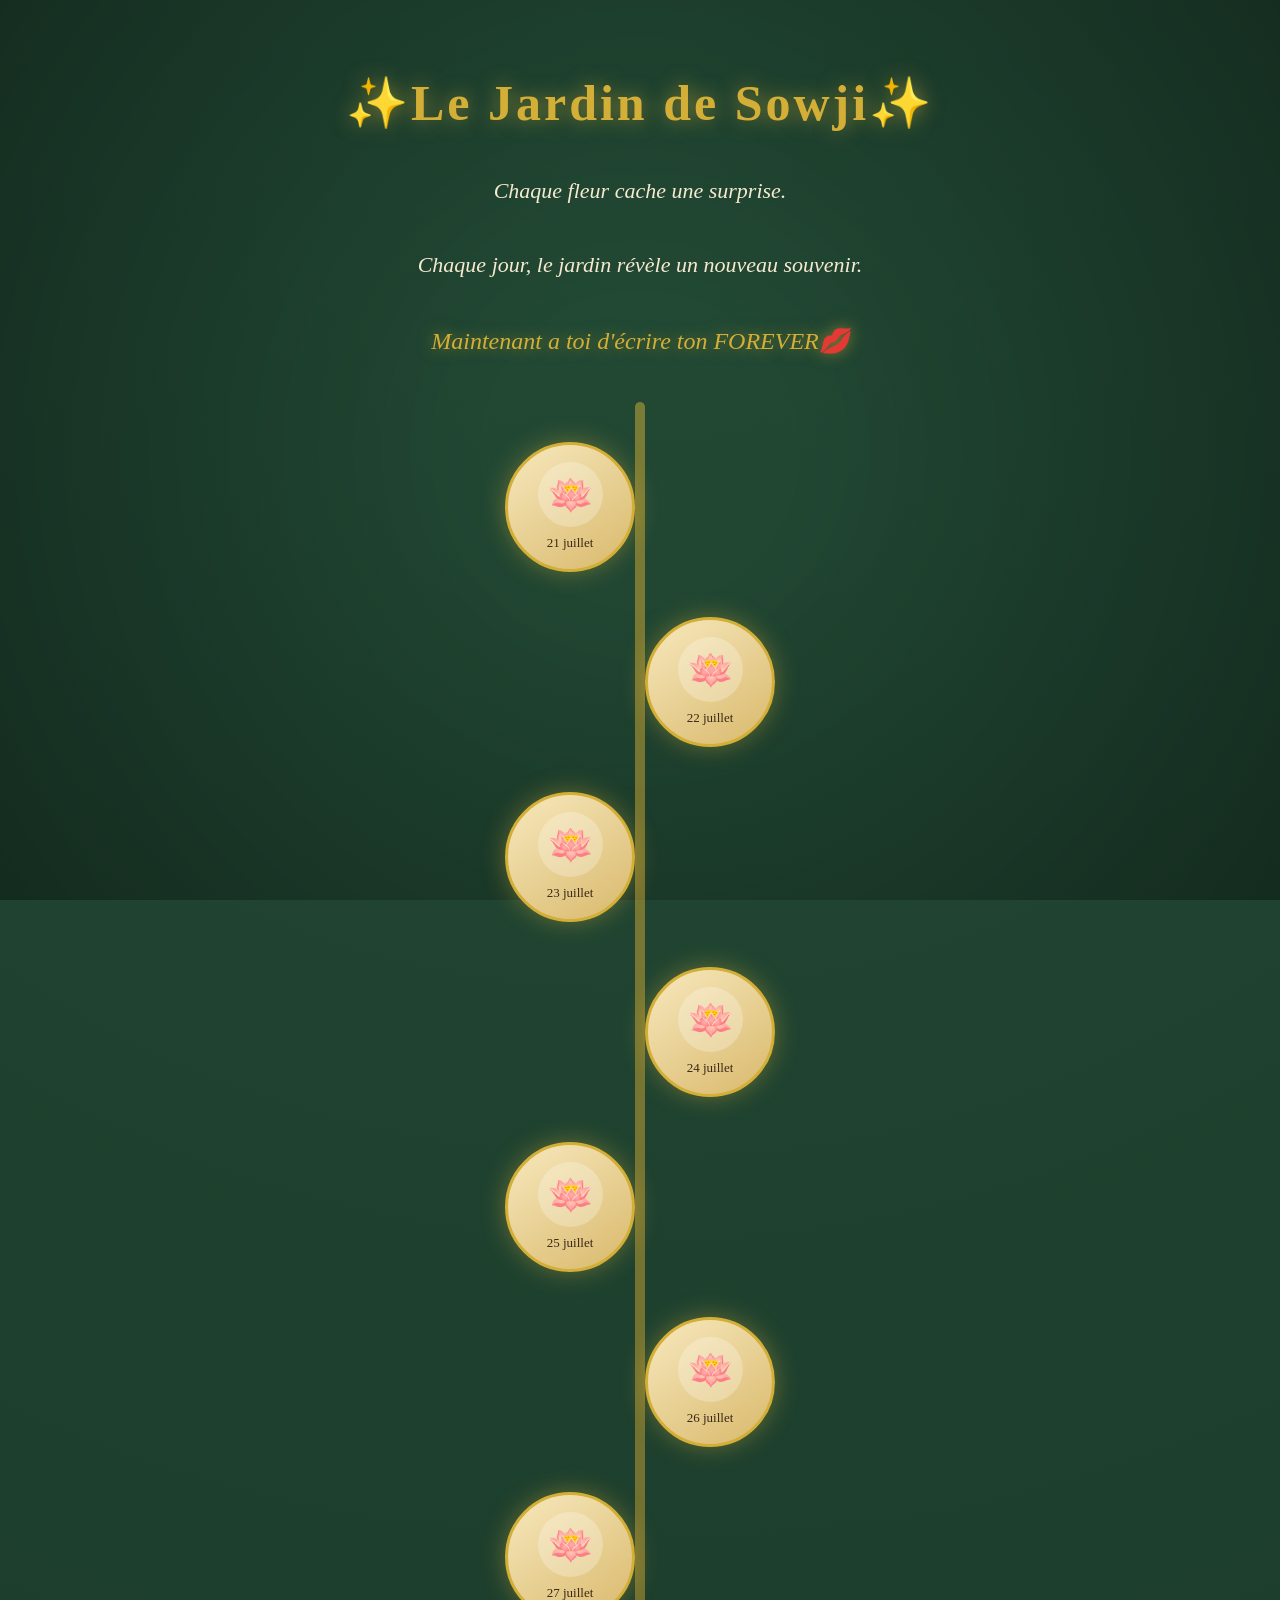
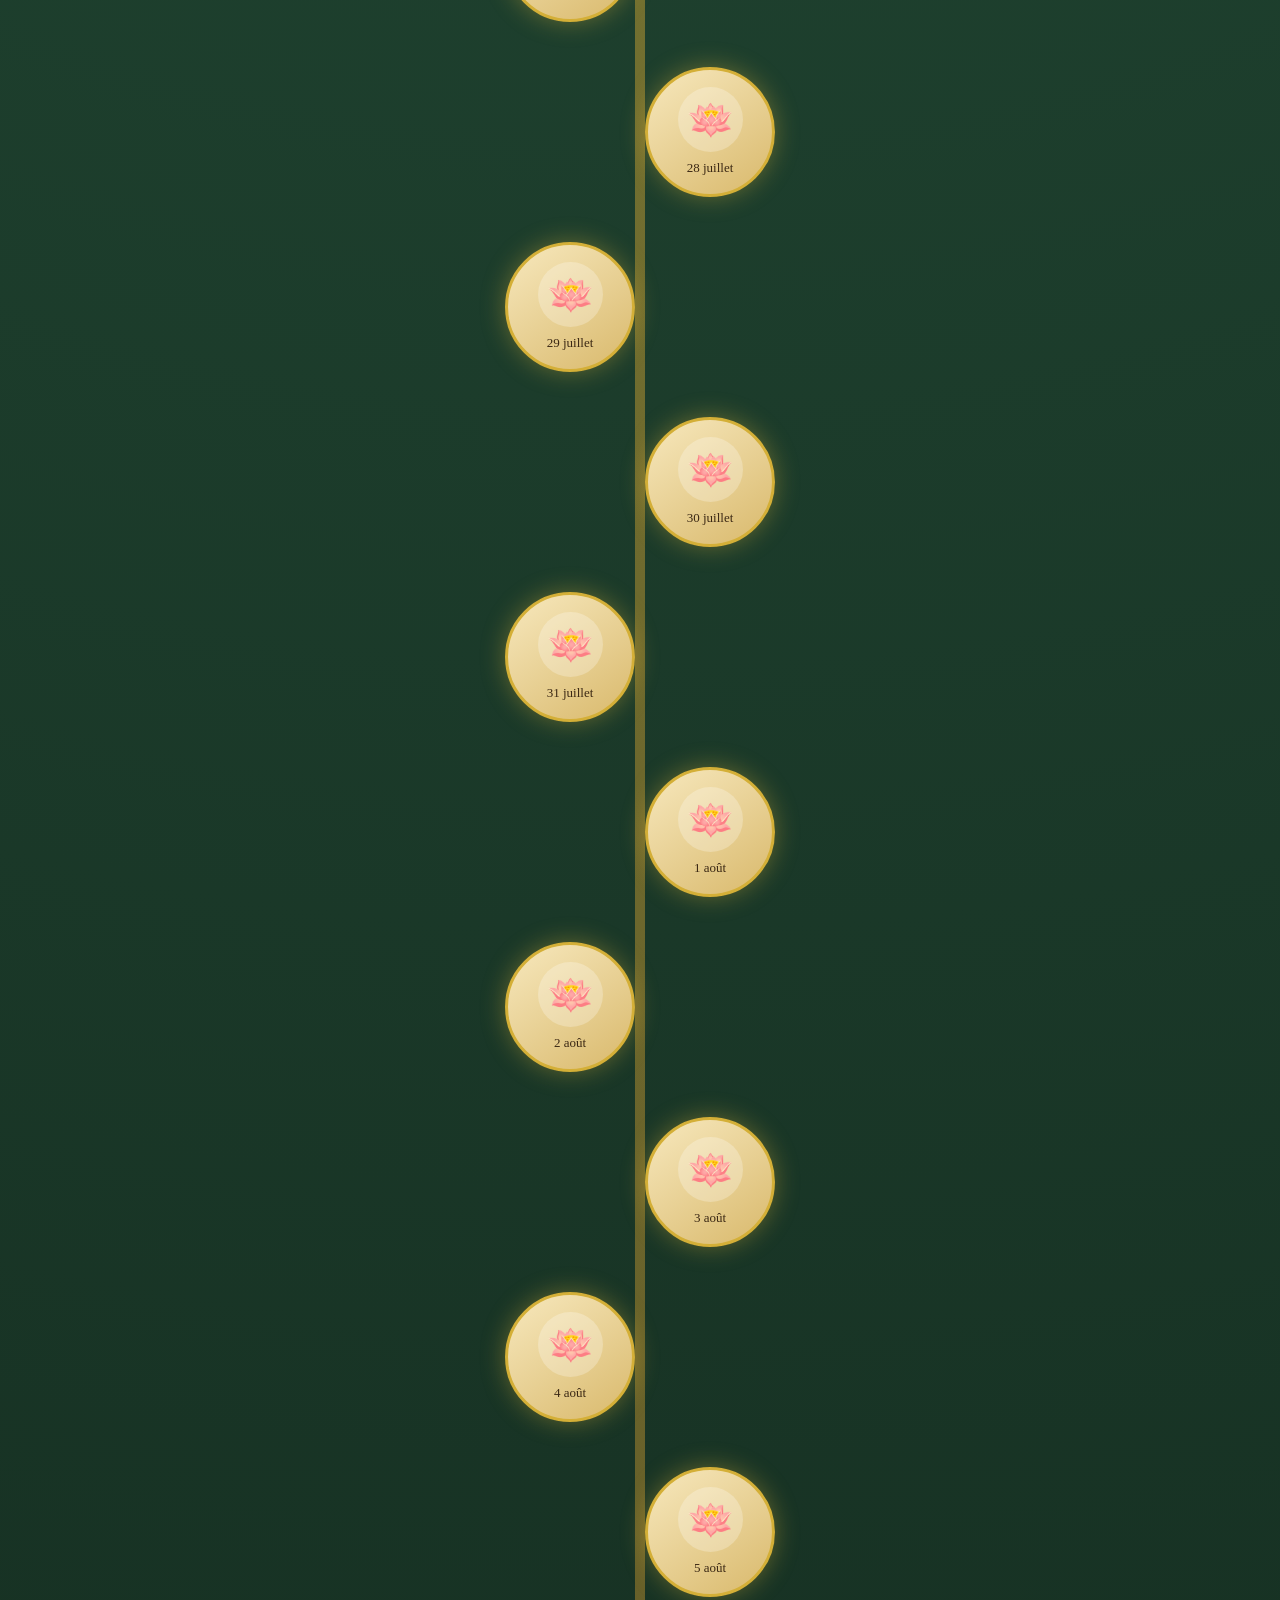
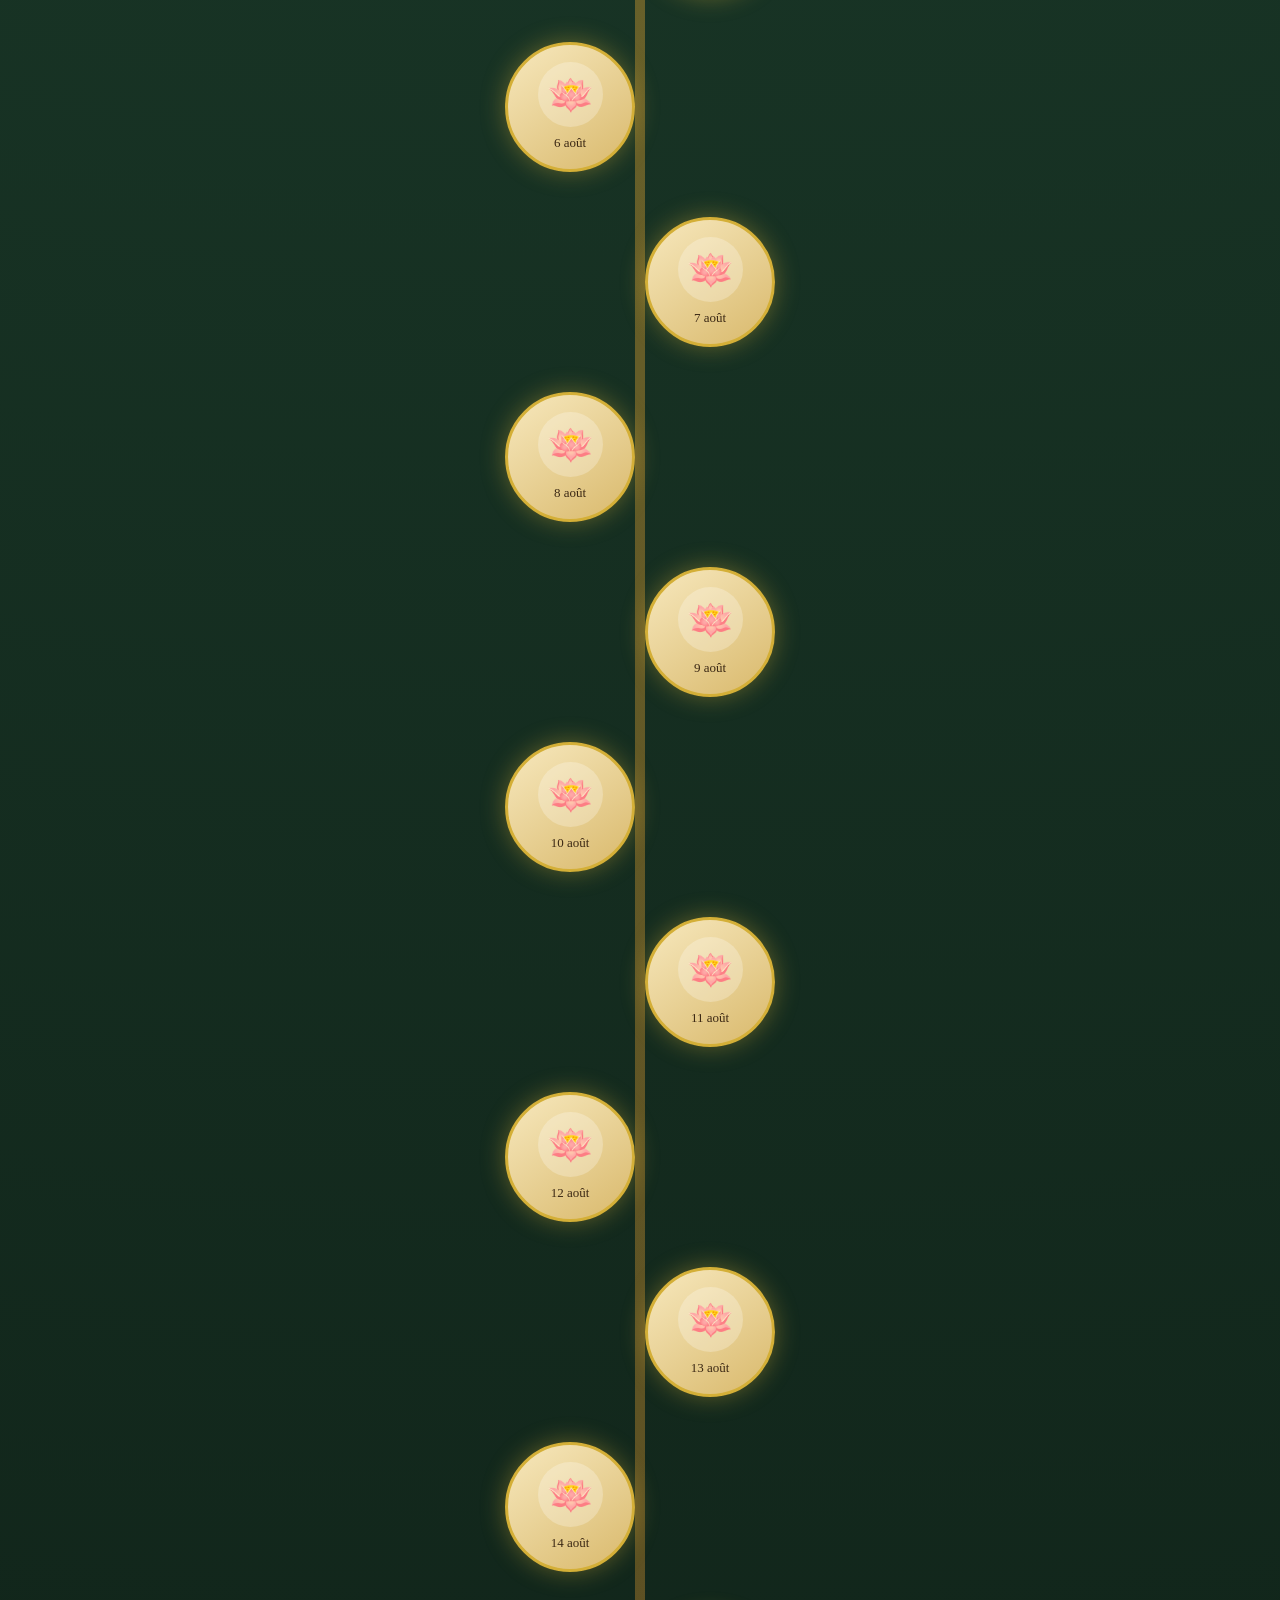
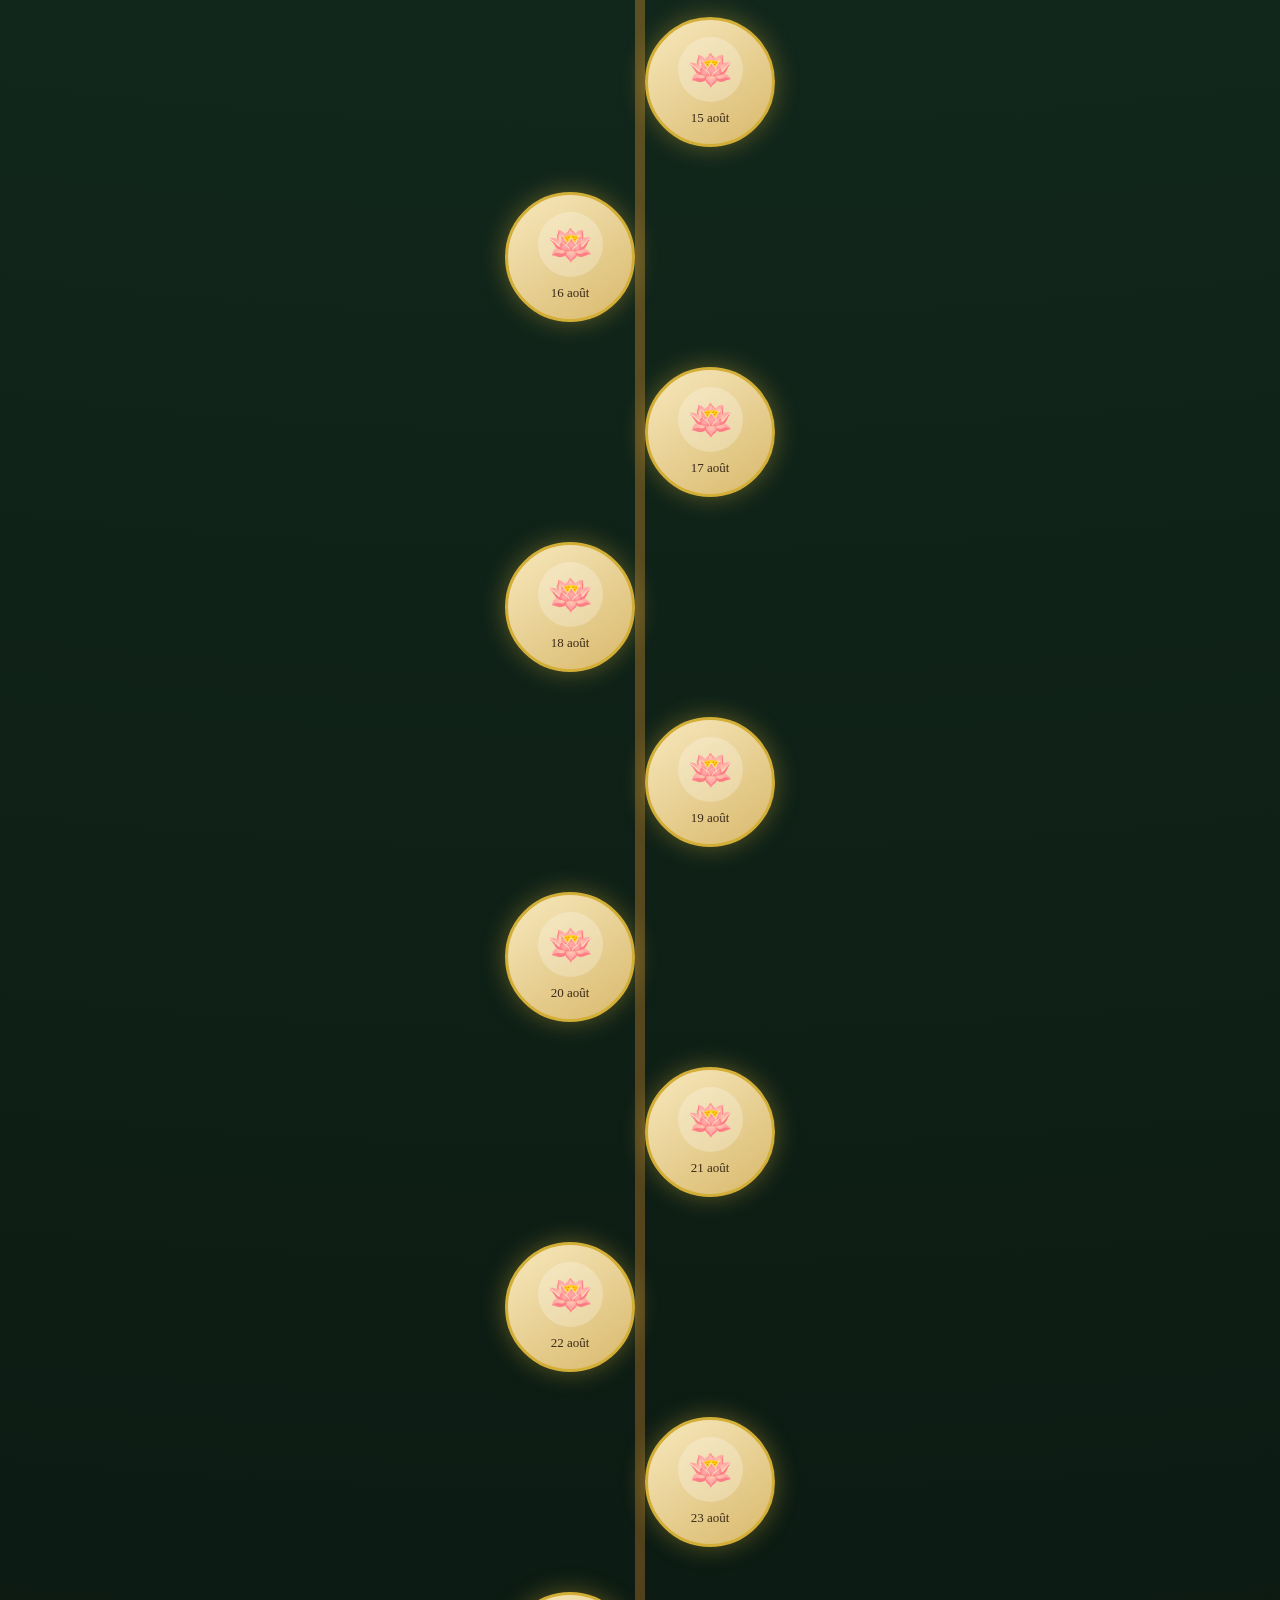
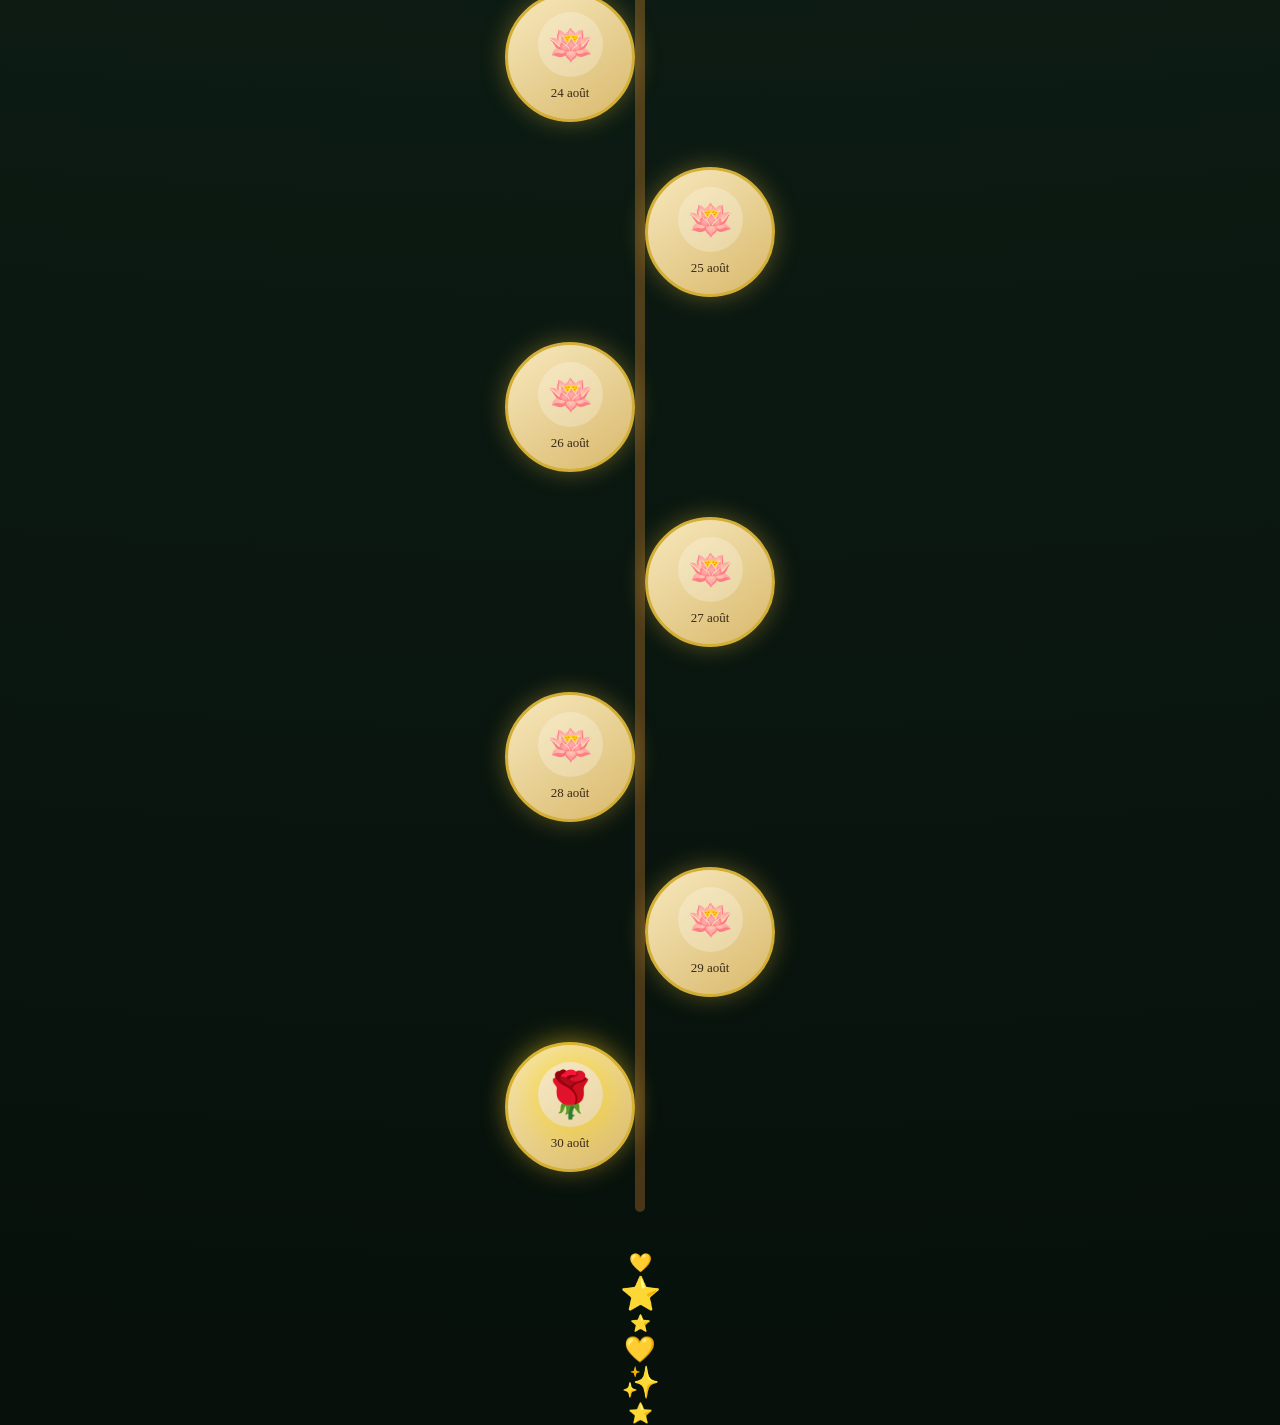
==== commit 3ace6e08: "Update jardin.html" ====
--- a/jardin.html
+++ b/jardin.html
@@ -6,7 +6,7 @@
 <meta charset="UTF-8">
 <meta name="viewport" content="width=device-width, initial-scale=1.0">
 
-<title>Le jardin royal</title>
+<title>Le Jardin de Sowji</title>
 
 <link rel="stylesheet" href="style.css">
 
@@ -26,7 +26,7 @@
 
 <p class="phrase">
 
-Chaque fleur cache une lettre.
+Chaque fleur cache une surprise.
 
 <br><br>
 
@@ -39,7 +39,6 @@
 </p>
 
 
-
 <div class="chemin" id="chemin"></div>
 
 
@@ -47,9 +46,7 @@
 
 
 
-
 <script src="lettres.js"></script>
-
 
 
 <script>
@@ -64,42 +61,113 @@
 new Date("2026-07-21");
 
 
+
 const fin =
 new Date("2026-08-30");
 
 
 
+const mariage =
+new Date("2026-08-21");
+
+
+
 const maintenant =
 new Date();
 
+
 maintenant.setHours(0,0,0,0);
 
 
 
-const grandJour =
-new Date("2026-08-30");
-
-grandJour.setHours(0,0,0,0);
-
-
-
-let reste =
+mariage.setHours(0,0,0,0);
+
+fin.setHours(0,0,0,0);
+
+
+
+
+
+// COMPTE A REBOURS INTELLIGENT
+
+
+let compteurTexte="";
+
+let dateCible;
+
+
+
+if(maintenant < mariage){
+
+
+dateCible=mariage;
+
+
+compteurTexte="Encore {jours} jours avant le grand jour 💍";
+
+
+}
+
+else if(maintenant < fin){
+
+
+dateCible=fin;
+
+
+compteurTexte="Encore {jours} jours de festivité 👑";
+
+
+}
+
+else{
+
+
+compteurTexte="Maintenant a toi d'écrire ton FOREVER💋 ";
+
+
+}
+
+
+
+
+
+if(dateCible){
+
+
+let jours=
+
 Math.ceil(
-(grandJour-maintenant)
+
+(dateCible-maintenant)
+
 /(1000*60*60*24)
+
 );
 
 
 
-document.getElementById("compteur").innerHTML =
-
-reste > 0 ?
-
-"Encore "+reste+" jours avant le grand jour 🌹"
-
-:
-
-"Le grand jour est arrivé 👑";
+compteurTexte=
+
+compteurTexte.replace(
+
+"{jours}",
+
+jours
+
+);
+
+
+}
+
+
+
+document.getElementById("compteur").innerHTML=
+
+compteurTexte;
+
+
+
+
 
 
 
@@ -107,6 +175,7 @@
 
 function afficherDate(date){
 
+
 return date.toLocaleDateString(
 
 "fr-FR",
@@ -121,7 +190,10 @@
 
 );
 
-}
+
+}
+
+
 
 
 
@@ -161,8 +233,6 @@
 
 
 
-// fleurs ouvertes seulement si la date est arrivée
-
 if(dateFleur <= maintenant){
 
 
@@ -179,17 +249,7 @@
 
 
 
-// dernière fleur
-
-if(
-
-dateFleur.getTime()
-
-===
-
-fin.getTime()
-
-){
+if(dateFleur.getTime() === fin.getTime()){
 
 
 symbole="🌹";
@@ -210,6 +270,8 @@
 
 
 
+
+
 fleur.className="fleur-jardin";
 
 
@@ -237,16 +299,20 @@
 
 
 
+
+
+
 if(ouvrable){
 
 
 fleur.onclick=function(){
 
 
-
 window.location.href=
 
-"lettre.html?date="+
+"lettre.html?date="
+
++
 
 dateFleur.toISOString();
 
@@ -260,6 +326,8 @@
 
 
 
+
+
 chemin.appendChild(fleur);
 
 
@@ -279,15 +347,9 @@
 
 
 
-// MESSAGE SECRET DU 29 AOÛT
-
-
-let aujourdHui =
-new Date();
-
-
-aujourdHui.setHours(0,0,0,0);
-
+
+
+// SECRET DU 29 AOÛT
 
 
 let secret =
@@ -300,7 +362,7 @@
 
 
 
-if(aujourdHui.getTime() === secret.getTime()){
+if(maintenant.getTime() === secret.getTime()){
 
 
 
@@ -321,11 +383,11 @@
 
 <br><br>
 
-Une porte du palais semble encore cachée...
+Le jardin semble arrivé au bout du chemin...
 
 <br><br>
 
-Certains secrets attendent le bon moment pour apparaître.
+Mais un dernier secret attend demain.
 
 `;
 
@@ -336,32 +398,31 @@
 .appendChild(message);
 
 
-
-}
-
-
-
-
-
-
-
-// PLUIE D'ÉTOILES MAGIQUES
-
+}
+
+
+
+
+
+
+
+
+
+// PLUIE D'ÉTOILES
 
 
 function creerEtoile(){
 
 
-
 const etoiles=[
 
 "✨",
 
 "⭐",
 
-"❤️",
-
-"💛"
+"💛",
+
+"❤️"
 
 ];
 
@@ -370,11 +431,9 @@
 const p=document.createElement("div");
 
 
-
 p.className="petale";
 
 
-
 p.innerHTML=
 
 etoiles[
@@ -411,7 +470,7 @@
 
 
 
-setTimeout(function(){
+setTimeout(()=>{
 
 p.remove();
 
@@ -430,7 +489,6 @@
 </script>
 
 
-
 </body>
 
 </html>
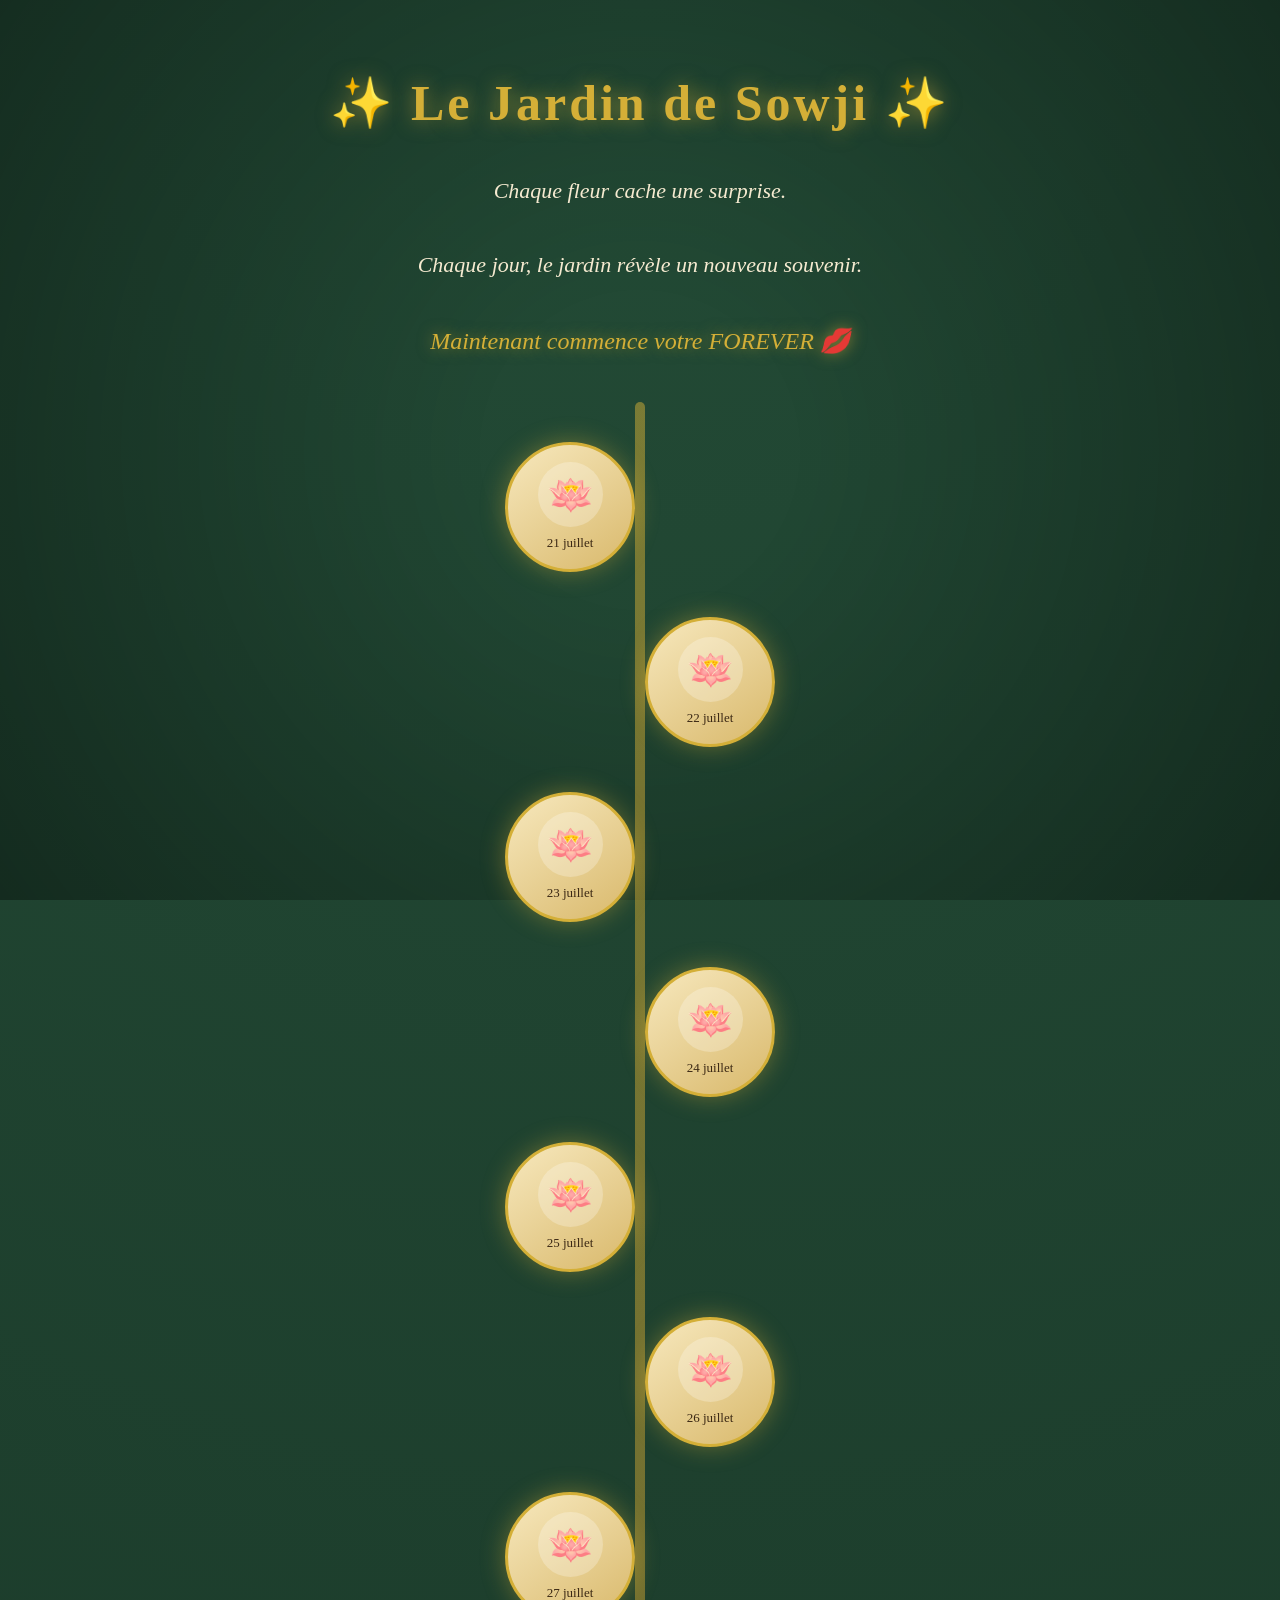
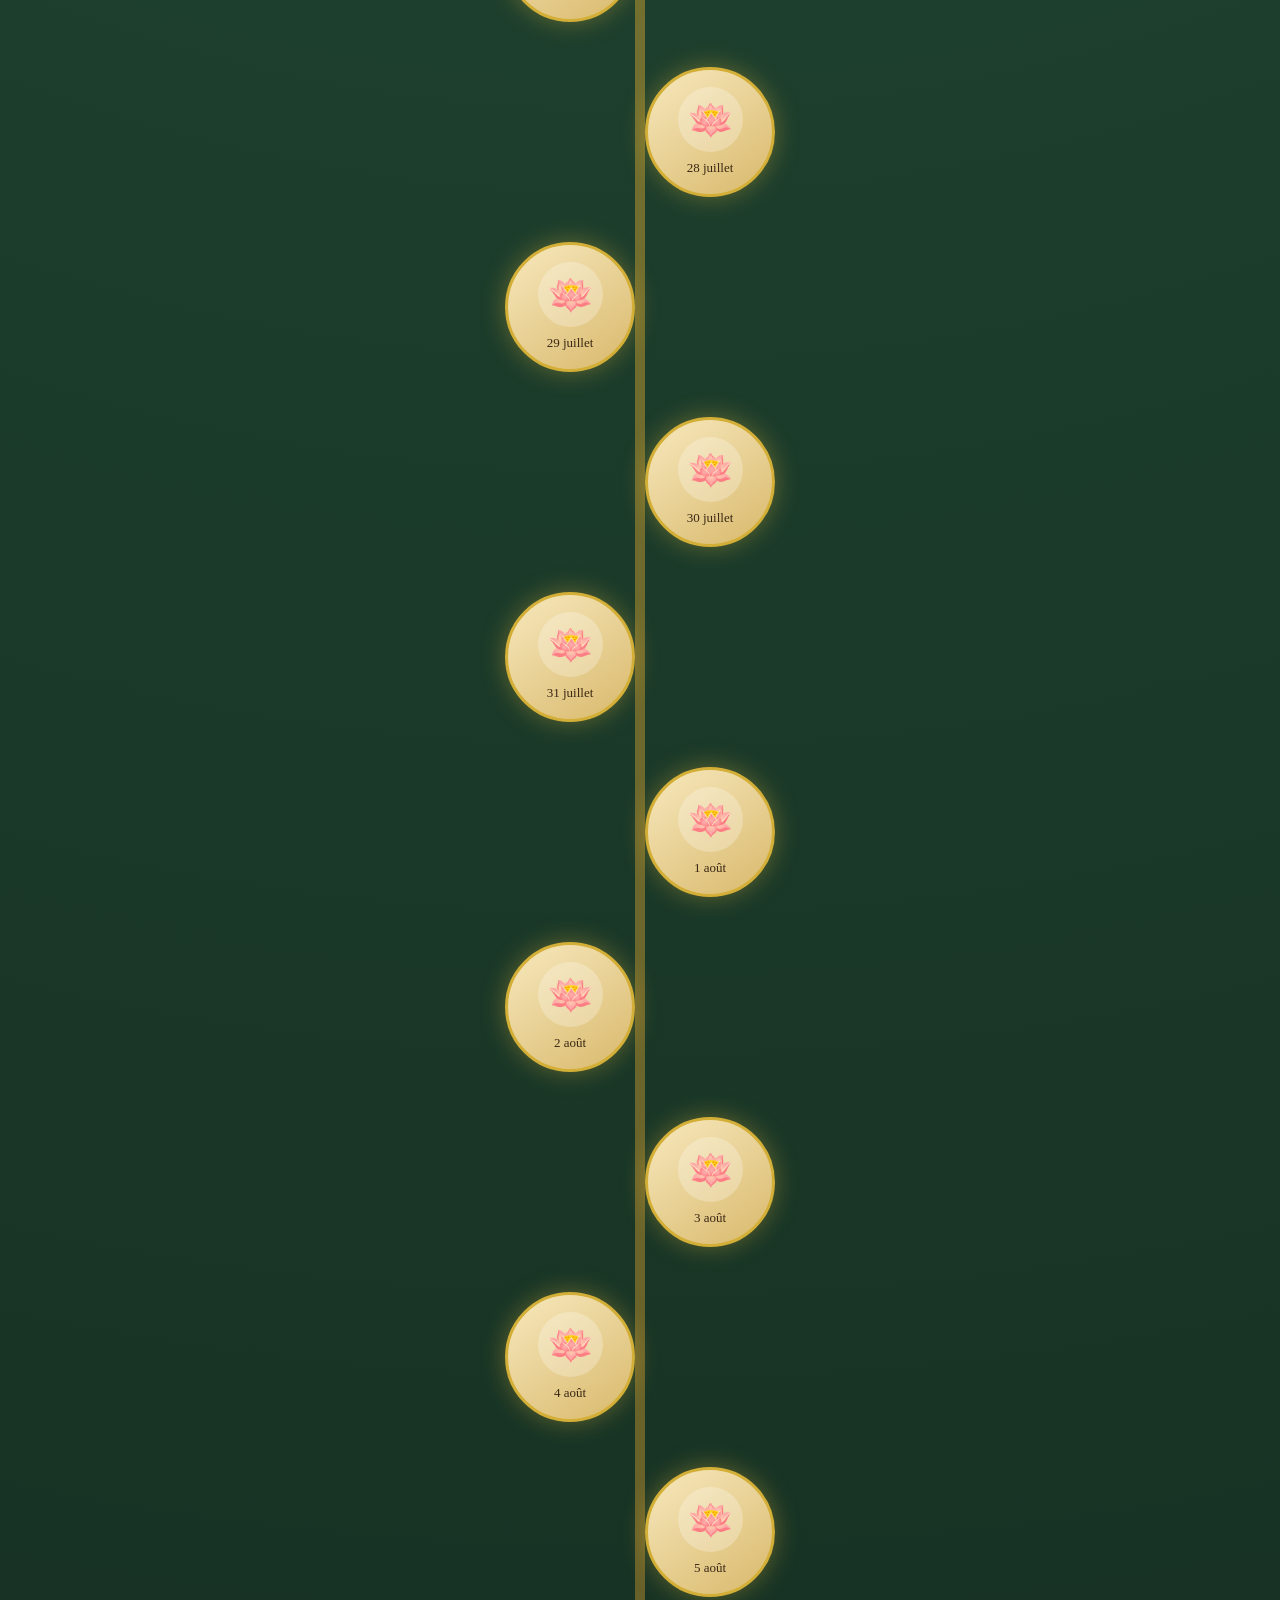
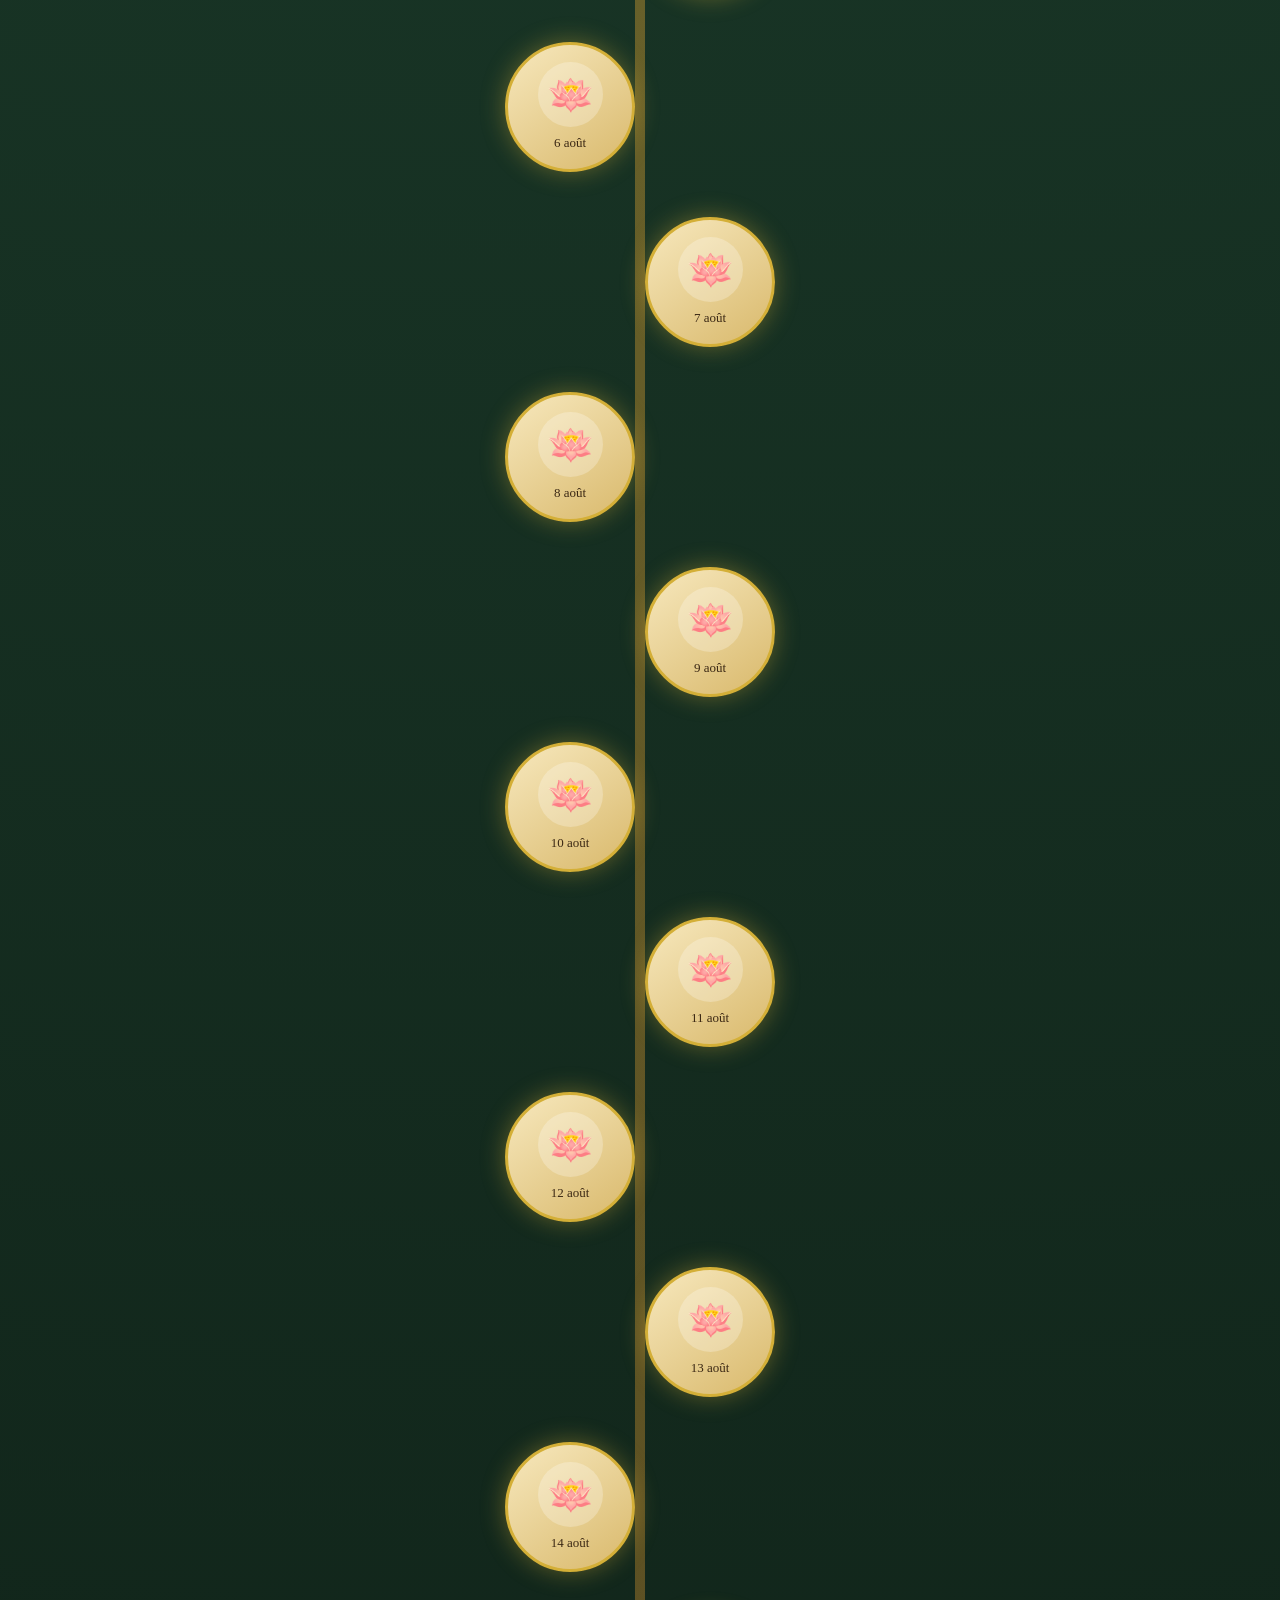
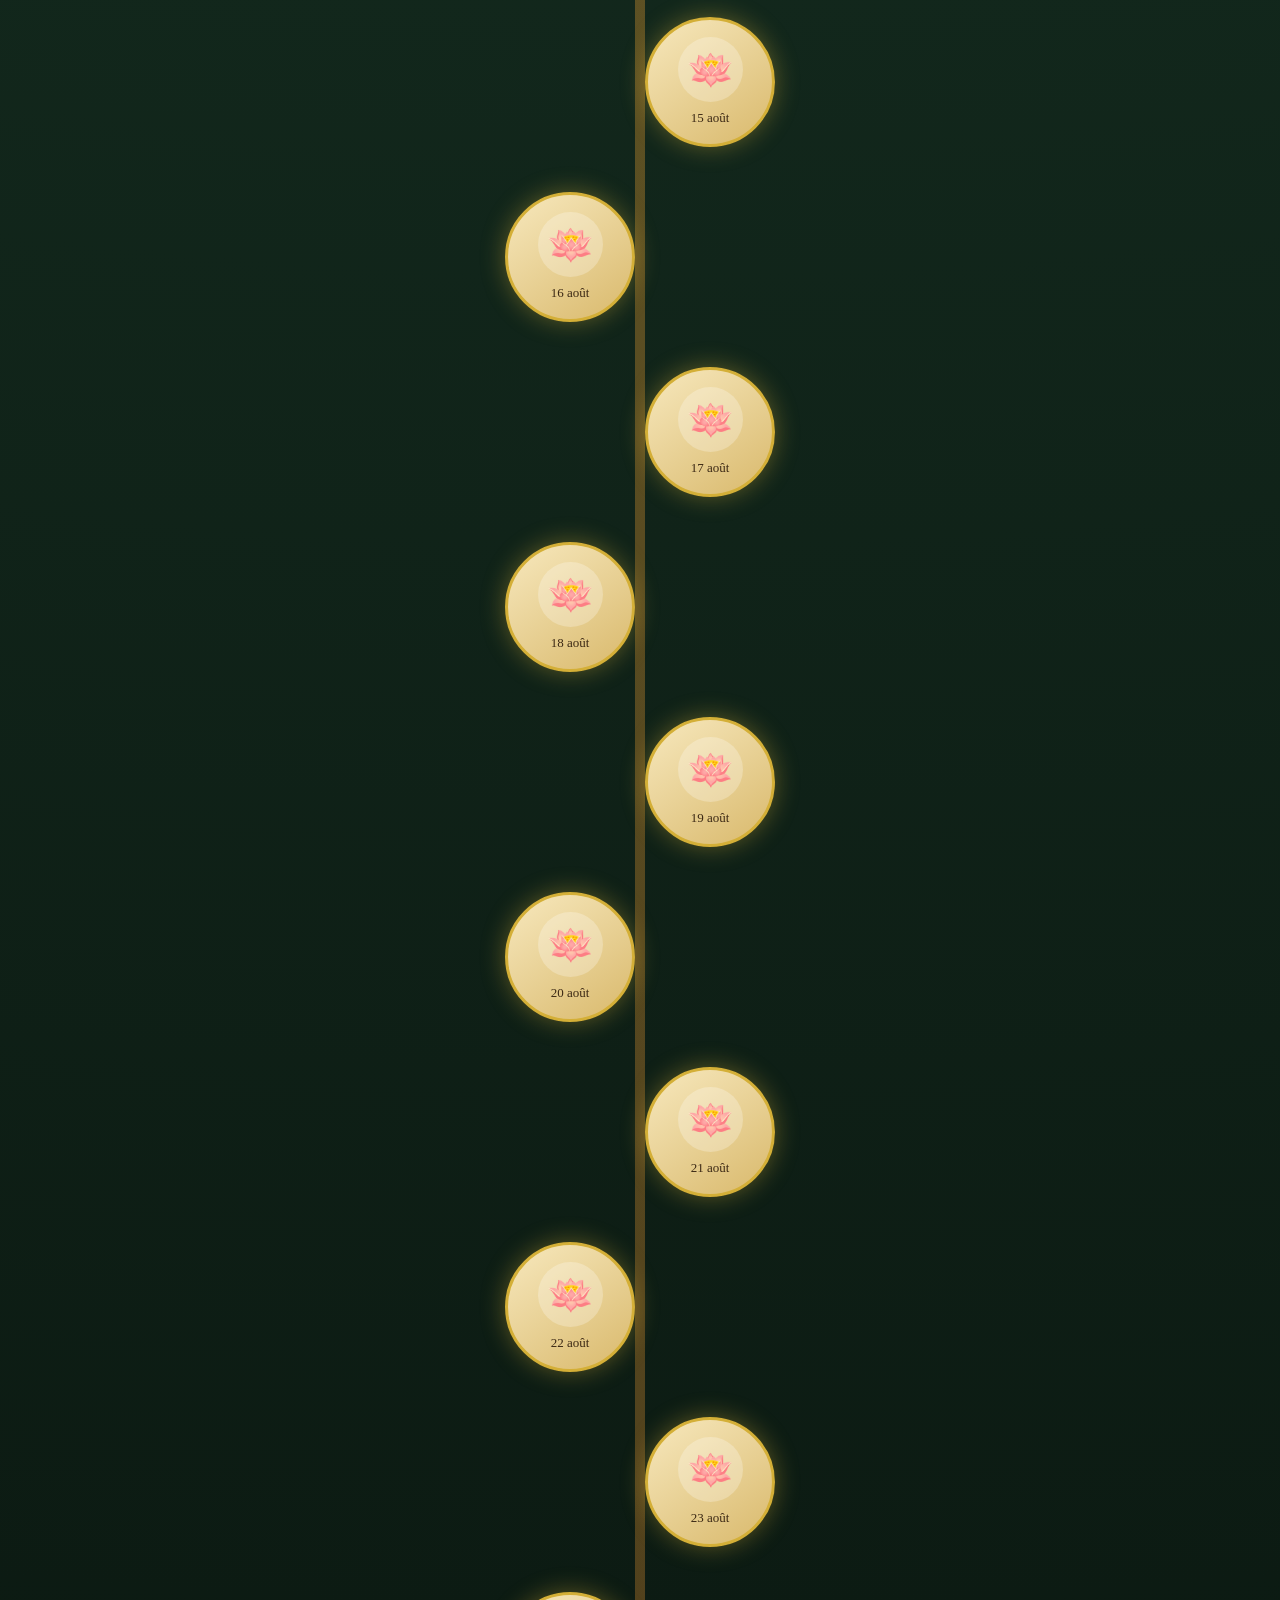
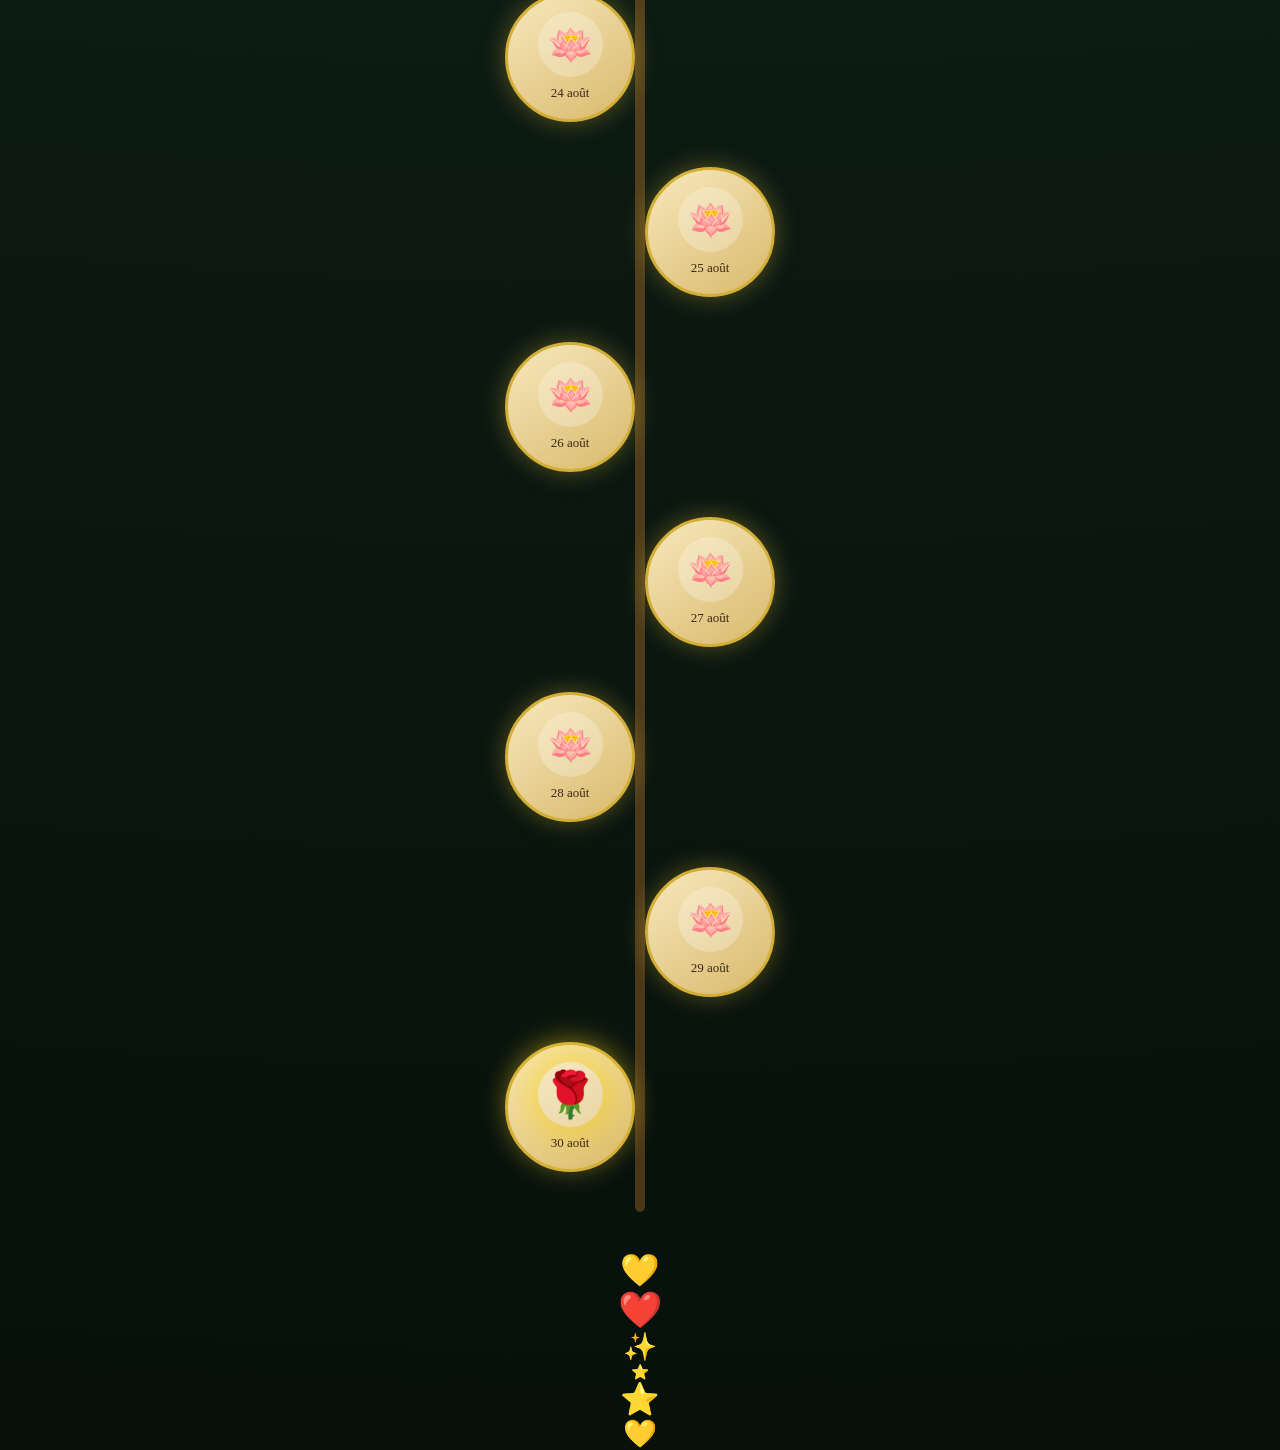
==== commit 880534ae: "Update jardin.html" ====
--- a/jardin.html
+++ b/jardin.html
@@ -20,7 +20,7 @@
 
 
 <h1>
-✨Le Jardin de Sowji✨
+✨ Le Jardin de Sowji ✨
 </h1>
 
 
@@ -61,25 +61,21 @@
 new Date("2026-07-21");
 
 
+const mariage =
+new Date("2026-08-21");
+
 
 const fin =
 new Date("2026-08-30");
 
 
 
-const mariage =
-new Date("2026-08-21");
-
-
-
 const maintenant =
 new Date();
 
 
 maintenant.setHours(0,0,0,0);
 
-
-
 mariage.setHours(0,0,0,0);
 
 fin.setHours(0,0,0,0);
@@ -88,7 +84,9 @@
 
 
 
-// COMPTE A REBOURS INTELLIGENT
+// ======================
+// COMPTEUR
+// ======================
 
 
 let compteurTexte="";
@@ -103,7 +101,9 @@
 dateCible=mariage;
 
 
-compteurTexte="Encore {jours} jours avant le grand jour 💍";
+compteurTexte=
+
+"Encore {jours} jours avant le grand jour 💍";
 
 
 }
@@ -114,7 +114,9 @@
 dateCible=fin;
 
 
-compteurTexte="Encore {jours} jours de festivité 👑";
+compteurTexte=
+
+"💍Encore {jours} jours de festivité 🥂";
 
 
 }
@@ -122,7 +124,9 @@
 else{
 
 
-compteurTexte="Maintenant a toi d'écrire ton FOREVER💋 ";
+compteurTexte=
+
+"Maintenant commence votre FOREVER 💋";
 
 
 }
@@ -173,6 +177,11 @@
 
 
 
+// ======================
+// DATES
+// ======================
+
+
 function afficherDate(date){
 
 
@@ -190,13 +199,19 @@
 
 );
 
-
-}
-
-
-
-
-
+}
+
+
+
+
+
+
+
+
+
+// ======================
+// CREATION DES FLEURS
+// ======================
 
 
 let dateActuelle =
@@ -204,8 +219,6 @@
 
 
 
-
-
 while(dateActuelle <= fin){
 
 
@@ -249,6 +262,10 @@
 
 
 
+
+// Dernière fleur
+
+
 if(dateFleur.getTime() === fin.getTime()){
 
 
@@ -301,7 +318,6 @@
 
 
 
-
 if(ouvrable){
 
 
@@ -328,6 +344,7 @@
 
 
 
+
 chemin.appendChild(fleur);
 
 
@@ -349,7 +366,9 @@
 
 
 
+// ======================
 // SECRET DU 29 AOÛT
+// ======================
 
 
 let secret =
@@ -383,11 +402,15 @@
 
 <br><br>
 
-Le jardin semble arrivé au bout du chemin...
+Le jardin semble arriver au bout du chemin...
 
 <br><br>
 
-Mais un dernier secret attend demain.
+Mais certains palais gardent encore un dernier secret.
+
+<br><br>
+
+Demain, une nouvelle histoire commencera.
 
 `;
 
@@ -398,17 +421,20 @@
 .appendChild(message);
 
 
-}
-
-
-
-
-
-
-
-
-
-// PLUIE D'ÉTOILES
+
+}
+
+
+
+
+
+
+
+
+
+// ======================
+// PLUIE D'ETOILES MAGIQUES
+// ======================
 
 
 function creerEtoile(){
@@ -434,6 +460,7 @@
 p.className="petale";
 
 
+
 p.innerHTML=
 
 etoiles[
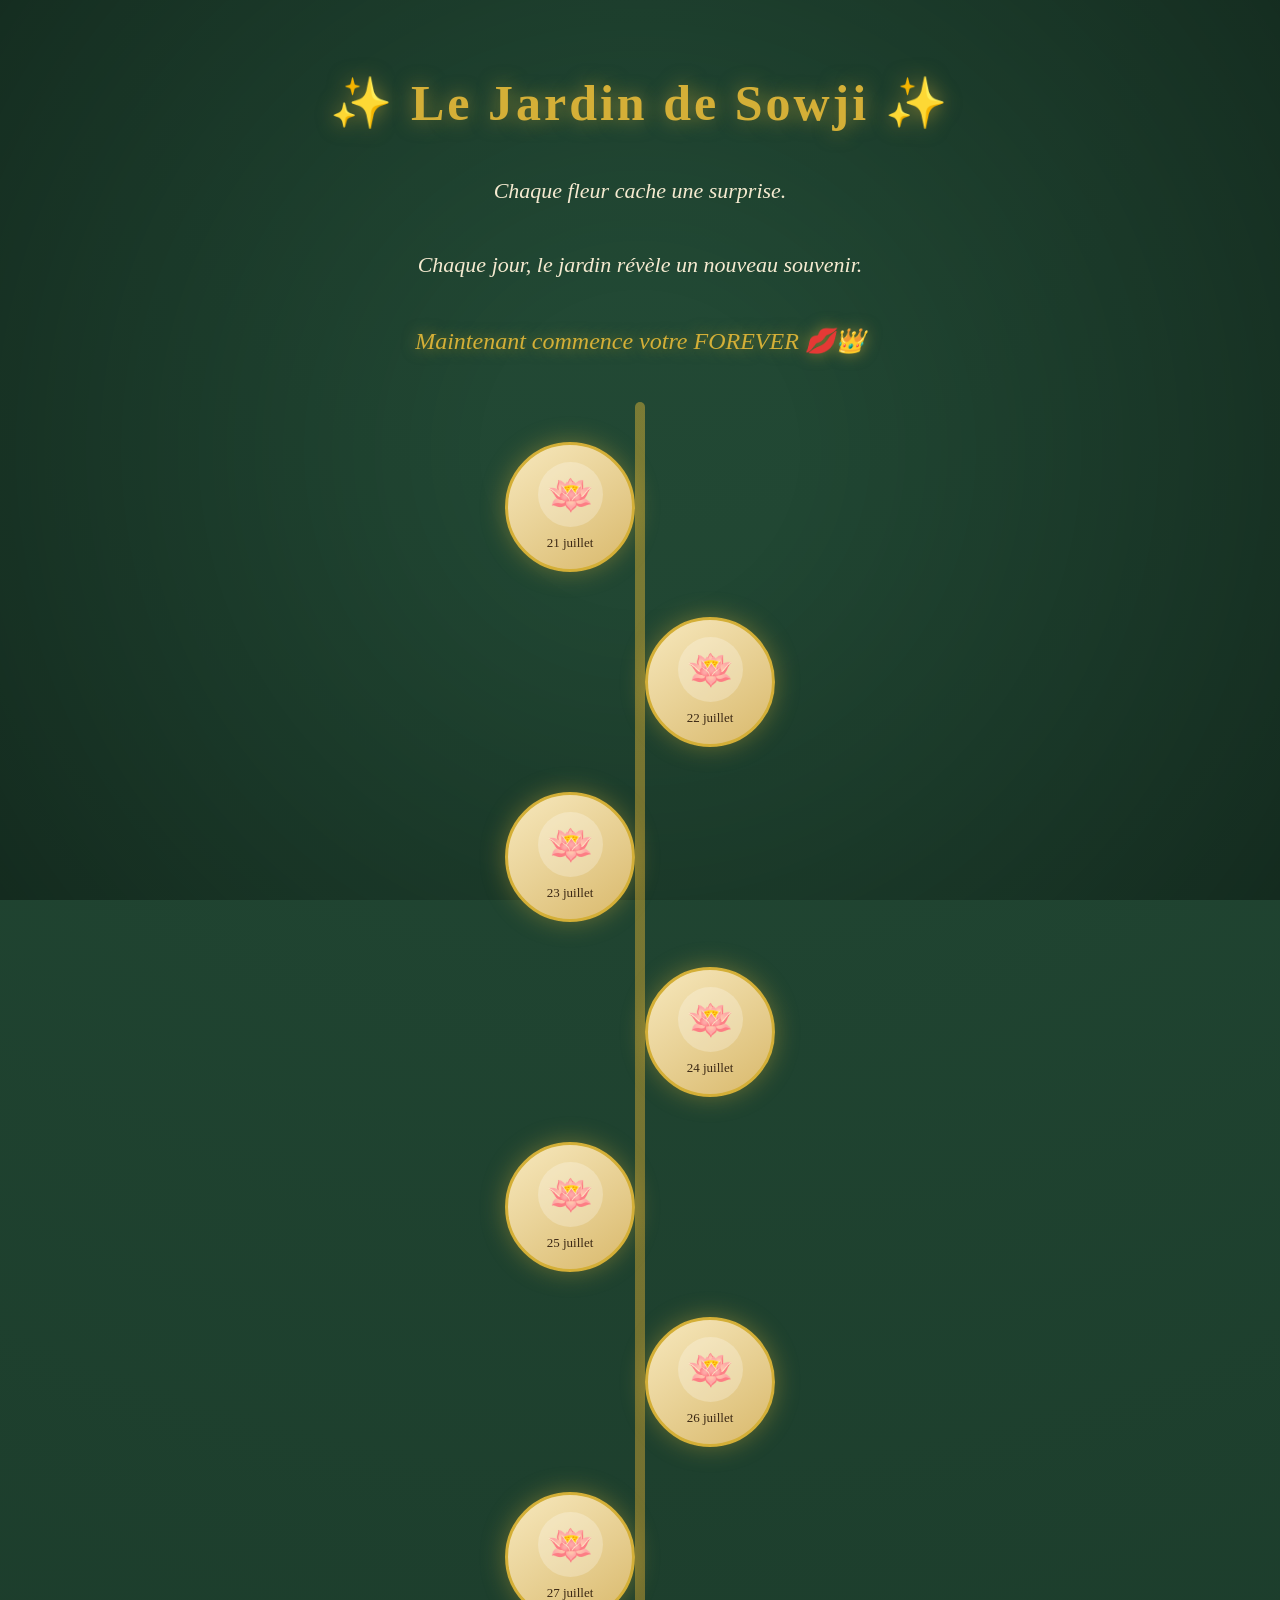
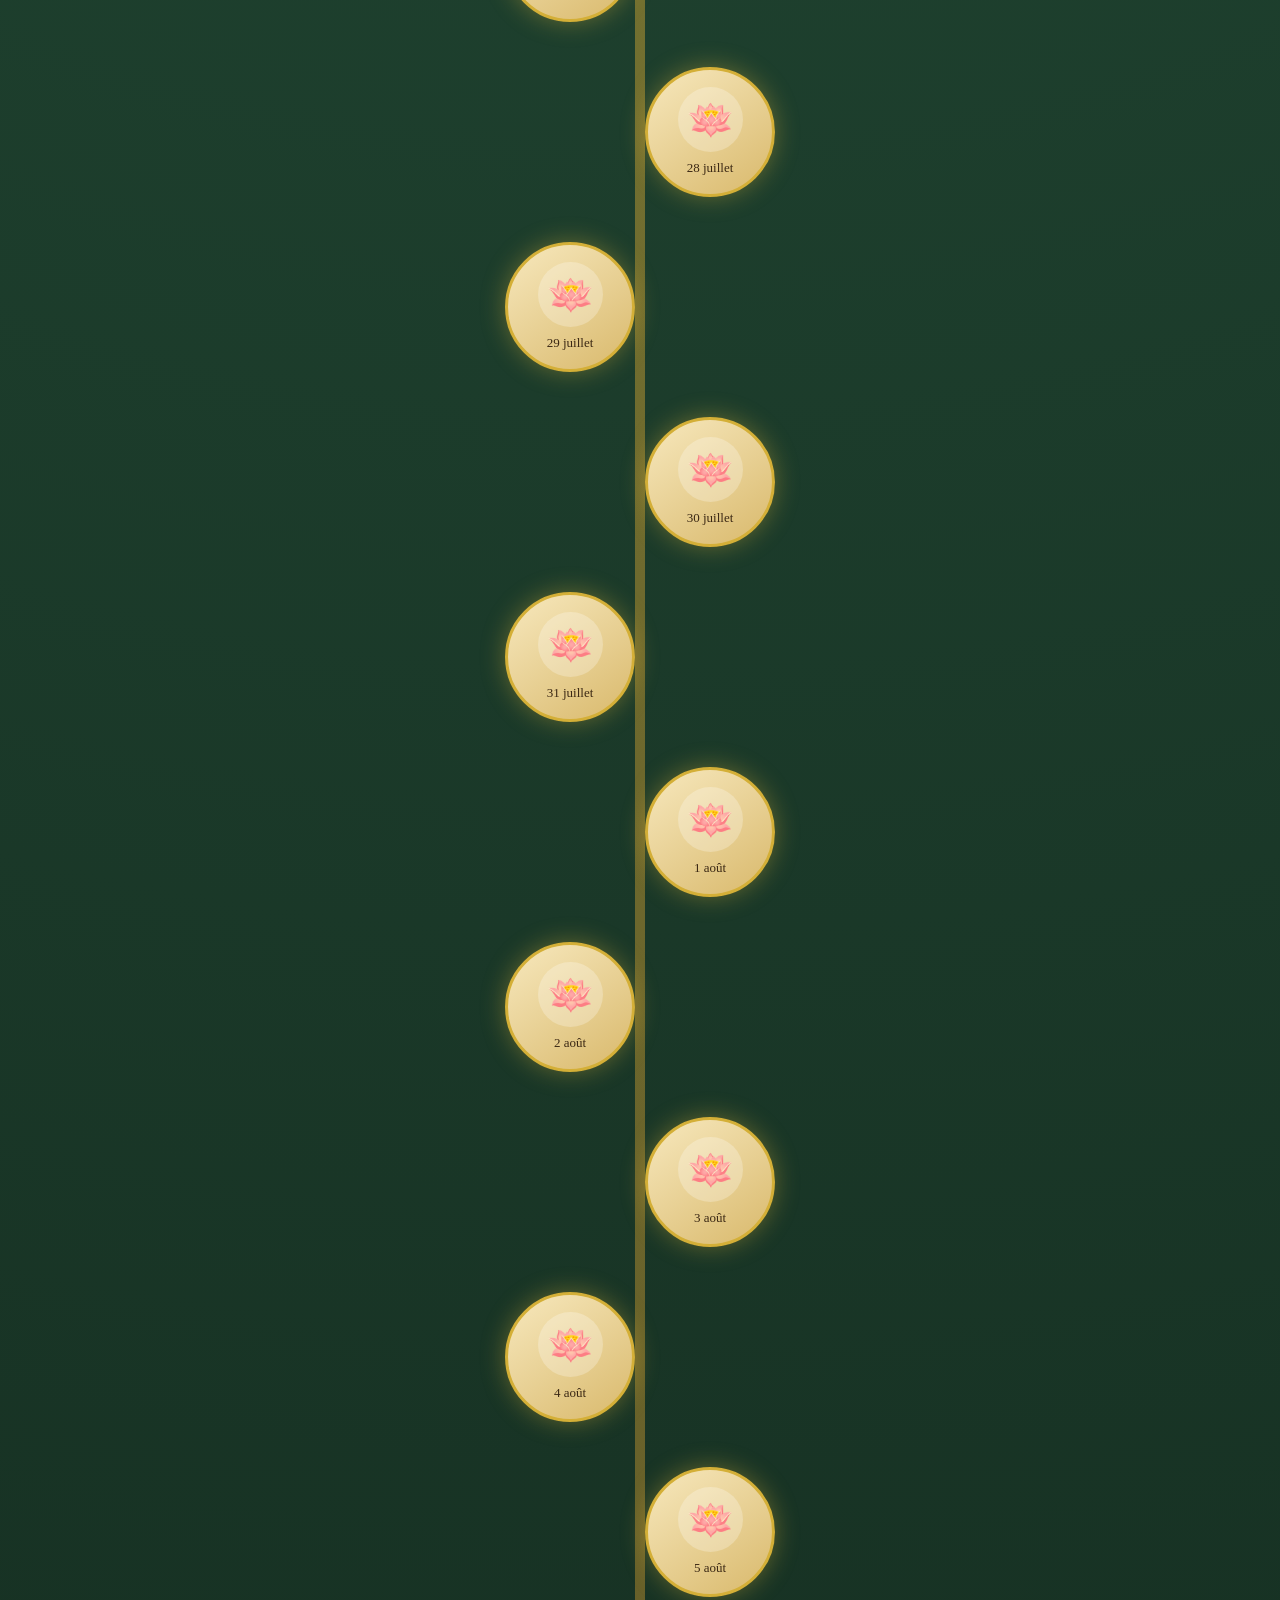
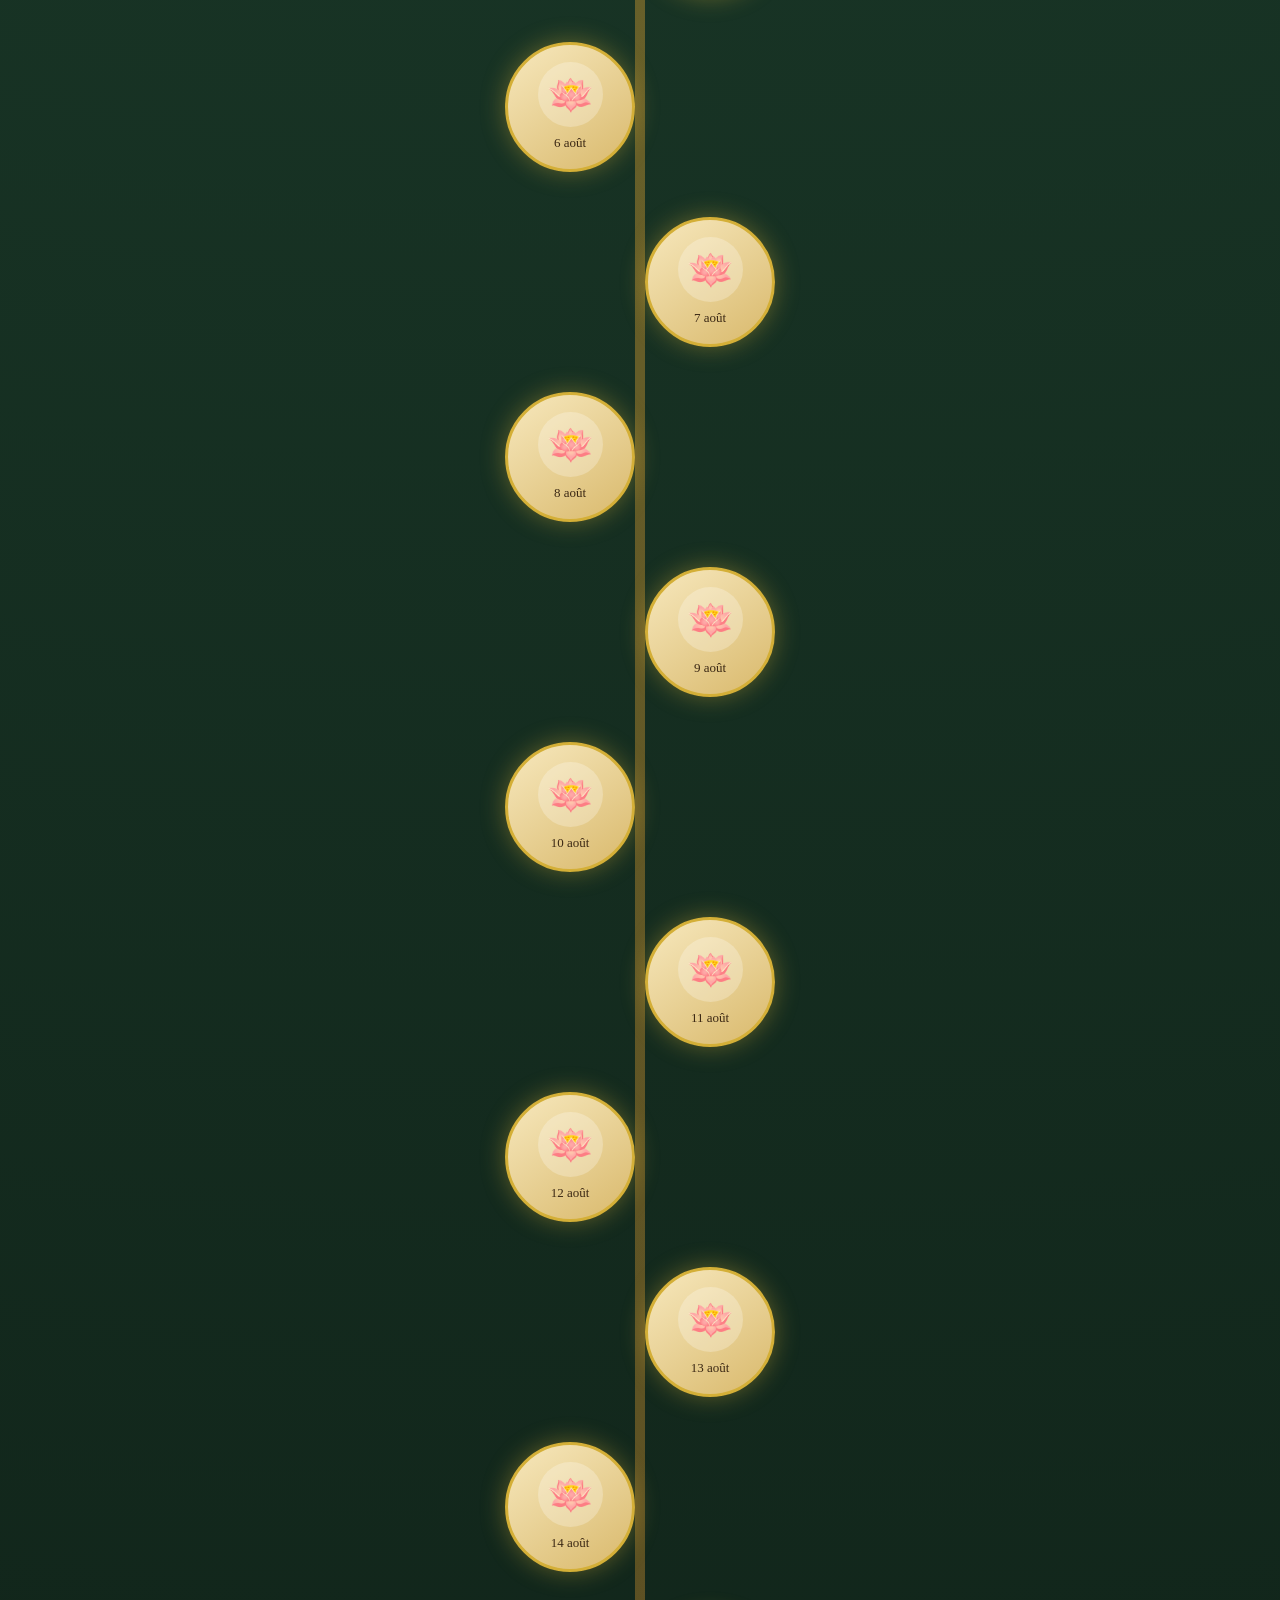
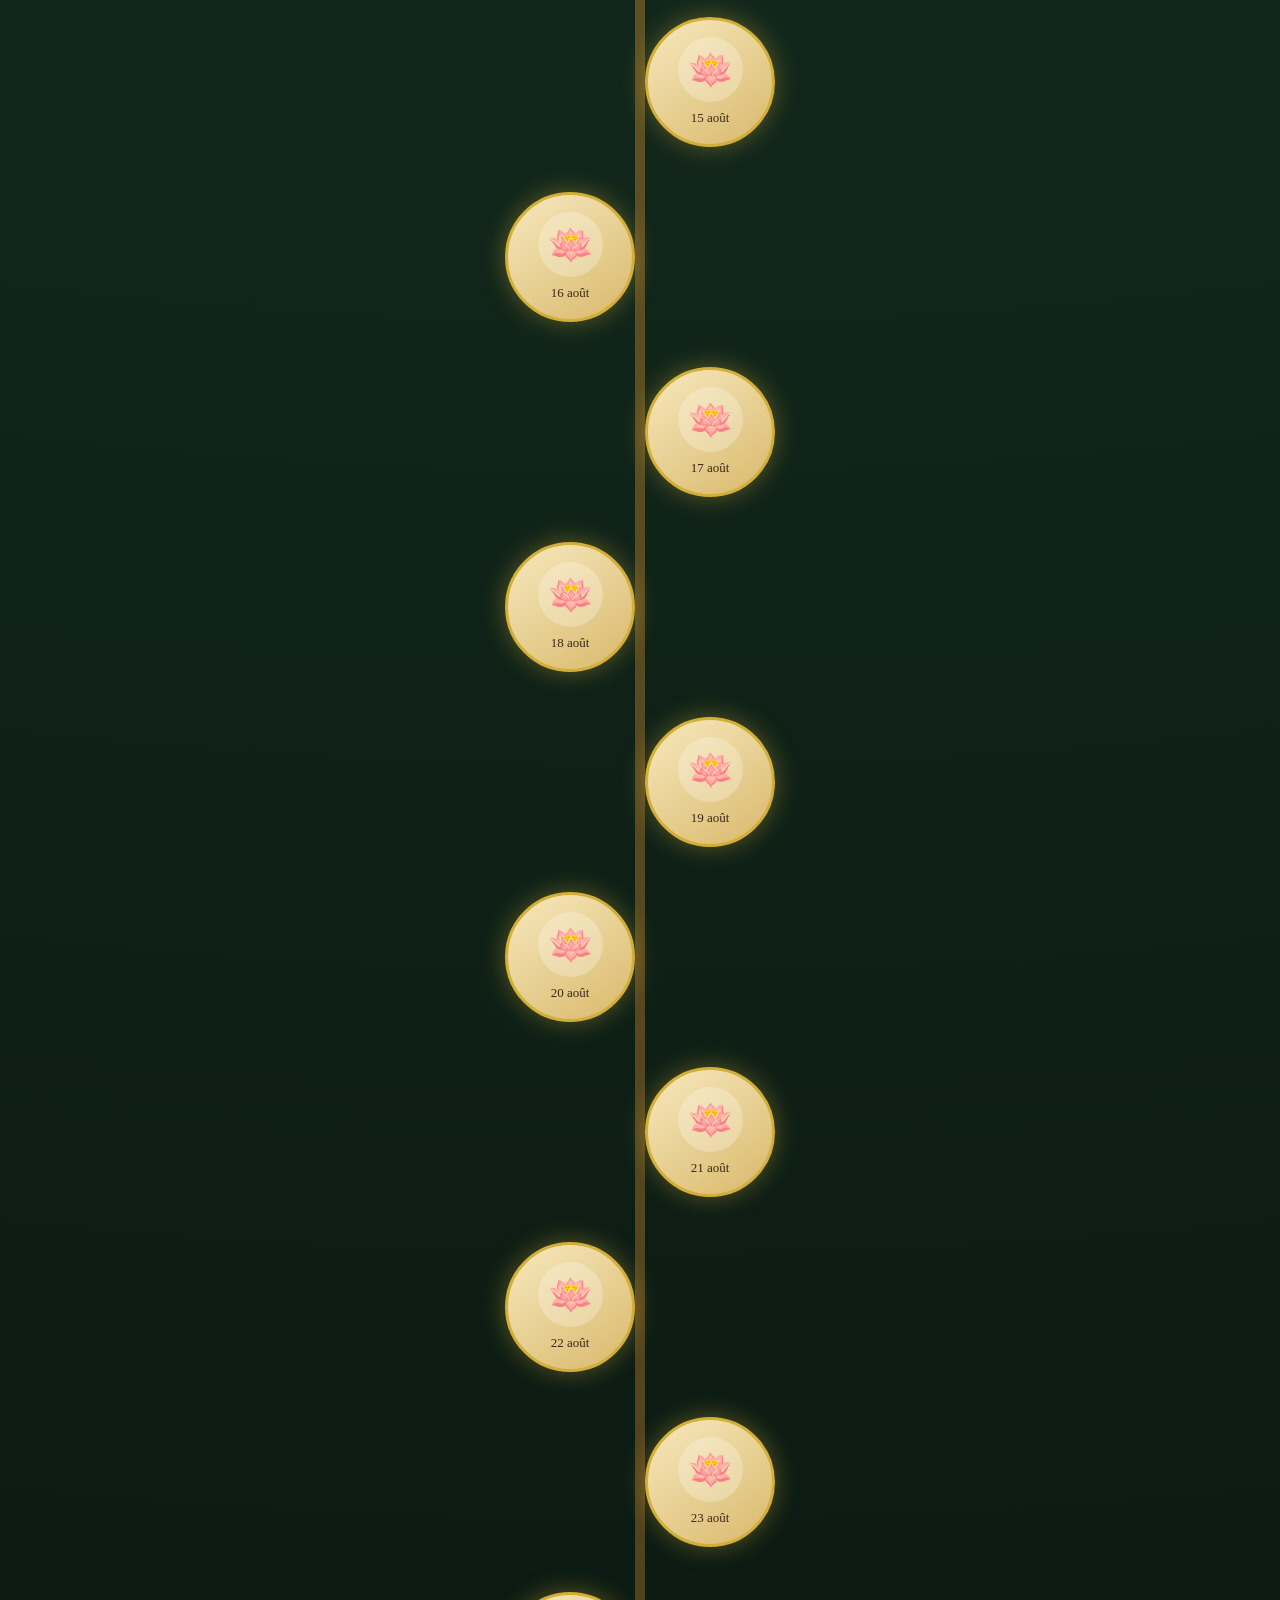
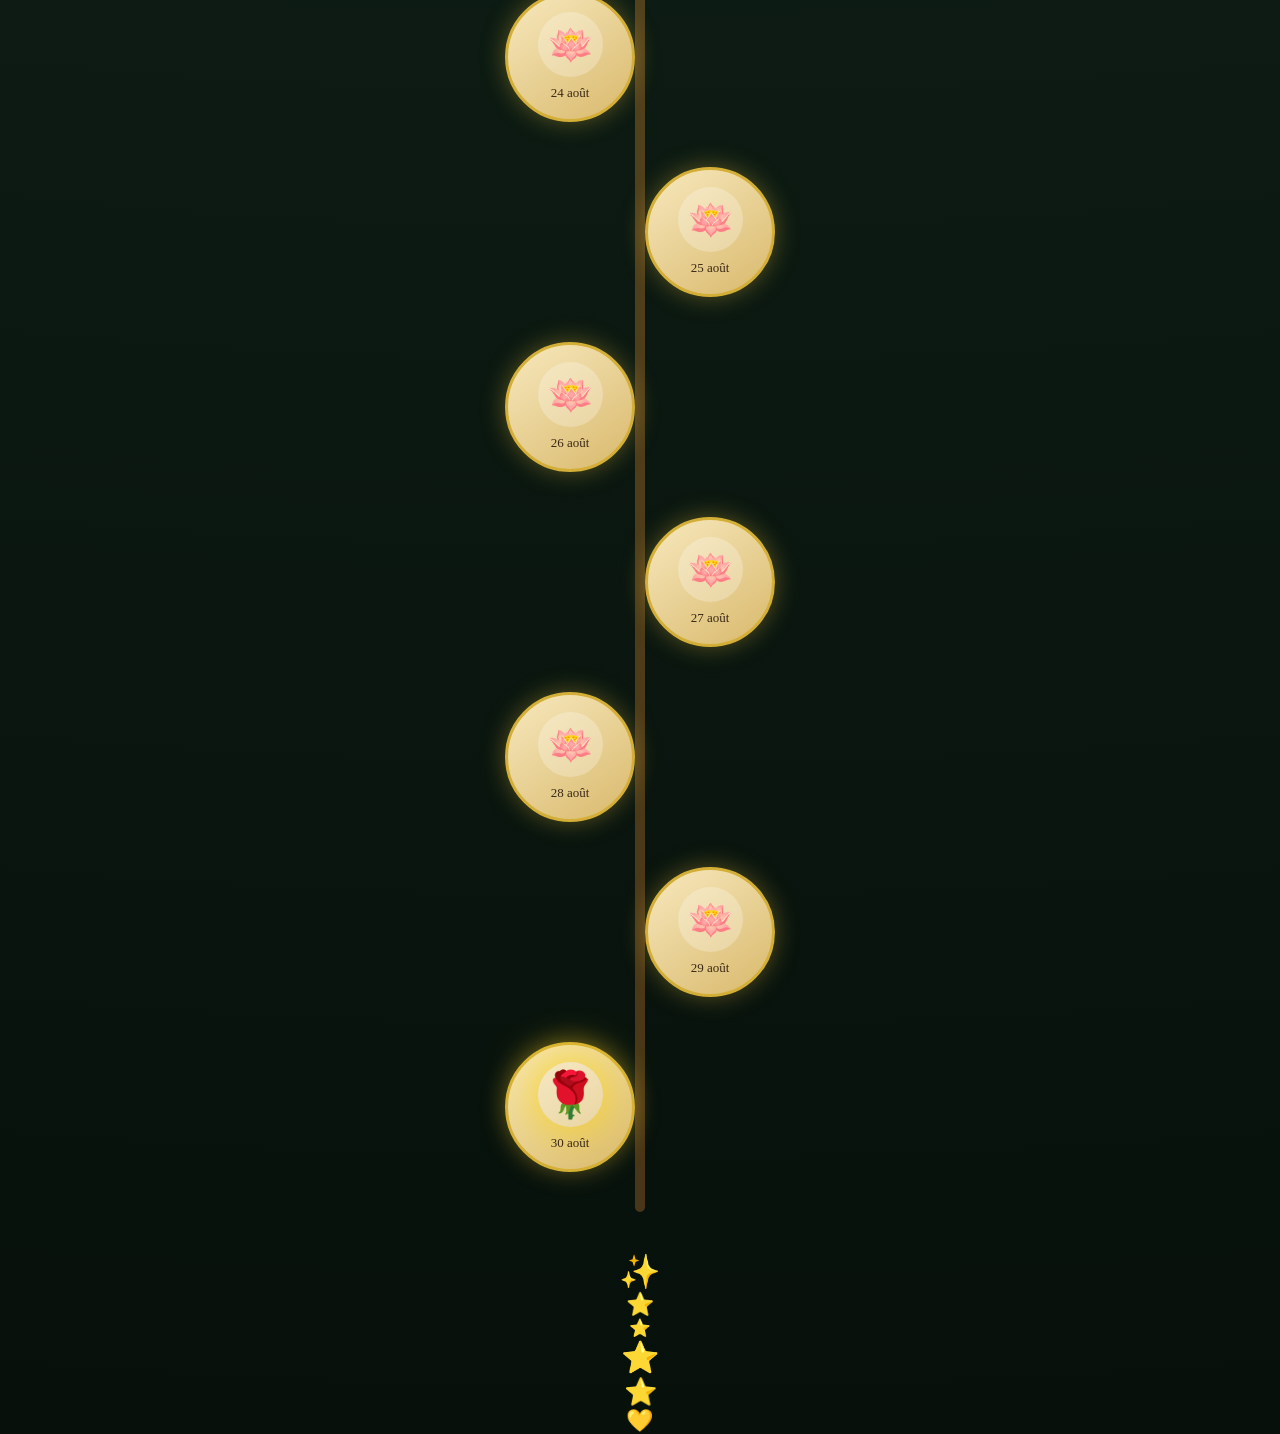
==== commit ef5977b6: "Update jardin.html" ====
--- a/jardin.html
+++ b/jardin.html
@@ -116,7 +116,7 @@
 
 compteurTexte=
 
-"💍Encore {jours} jours de festivité 🥂";
+"Encore {jours} jours de festivité 👑💍";
 
 
 }
@@ -126,7 +126,7 @@
 
 compteurTexte=
 
-"Maintenant commence votre FOREVER 💋";
+"Maintenant commence votre FOREVER 💋👑";
 
 
 }
@@ -177,11 +177,6 @@
 
 
 
-// ======================
-// DATES
-// ======================
-
-
 function afficherDate(date){
 
 
@@ -198,6 +193,7 @@
 }
 
 );
+
 
 }
 
@@ -263,7 +259,7 @@
 
 
 
-// Dernière fleur
+// ROSE FINALE
 
 
 if(dateFleur.getTime() === fin.getTime()){
@@ -318,12 +314,76 @@
 
 
 
+
 if(ouvrable){
 
 
 fleur.onclick=function(){
 
 
+
+// Dernière rose
+
+if(dateFleur.getTime() === fin.getTime()){
+
+
+
+let parchemin =
+document.createElement("div");
+
+
+
+parchemin.className="parchemin-final";
+
+
+
+parchemin.innerHTML=
+
+`
+
+👑
+
+<br><br>
+
+Ma chère Sowji,
+
+<br><br>
+
+Toutes les fleurs de ce jardin ont grandi jour après jour.
+
+<br><br>
+
+Chaque lettre était une petite partie de mon cœur.
+
+<br><br>
+
+Aujourd'hui, la dernière fleur s'ouvre...
+
+<br><br>
+
+Mais ce n'est pas la fin.
+
+<br><br>
+
+C'est le début de notre FOREVER ❤️
+
+<br><br>
+
+🌹
+
+`;
+
+
+
+document.body.appendChild(parchemin);
+
+
+
+}
+
+else{
+
+
 window.location.href=
 
 "lettre.html?date="
@@ -331,6 +391,9 @@
 +
 
 dateFleur.toISOString();
+
+
+}
 
 
 
@@ -433,7 +496,7 @@
 
 
 // ======================
-// PLUIE D'ETOILES MAGIQUES
+// PLUIE D'ETOILES
 // ======================
 
 
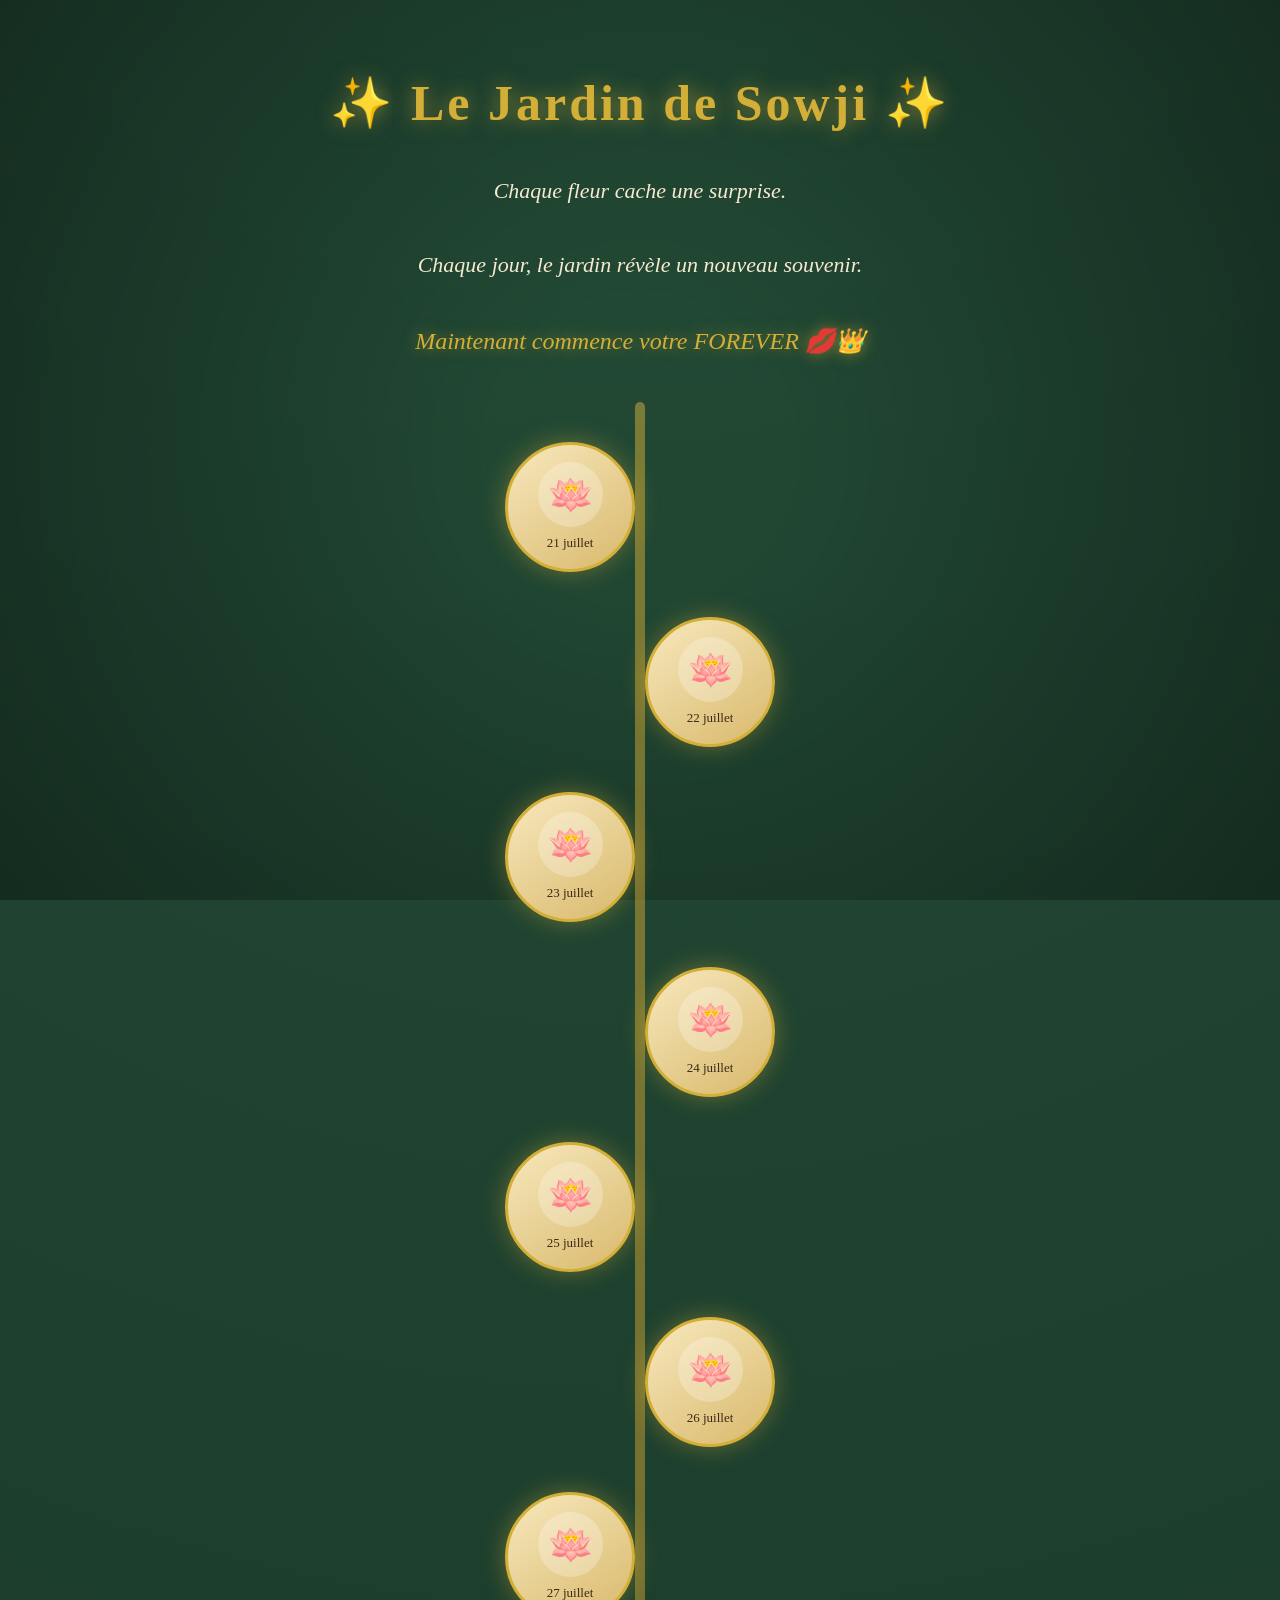
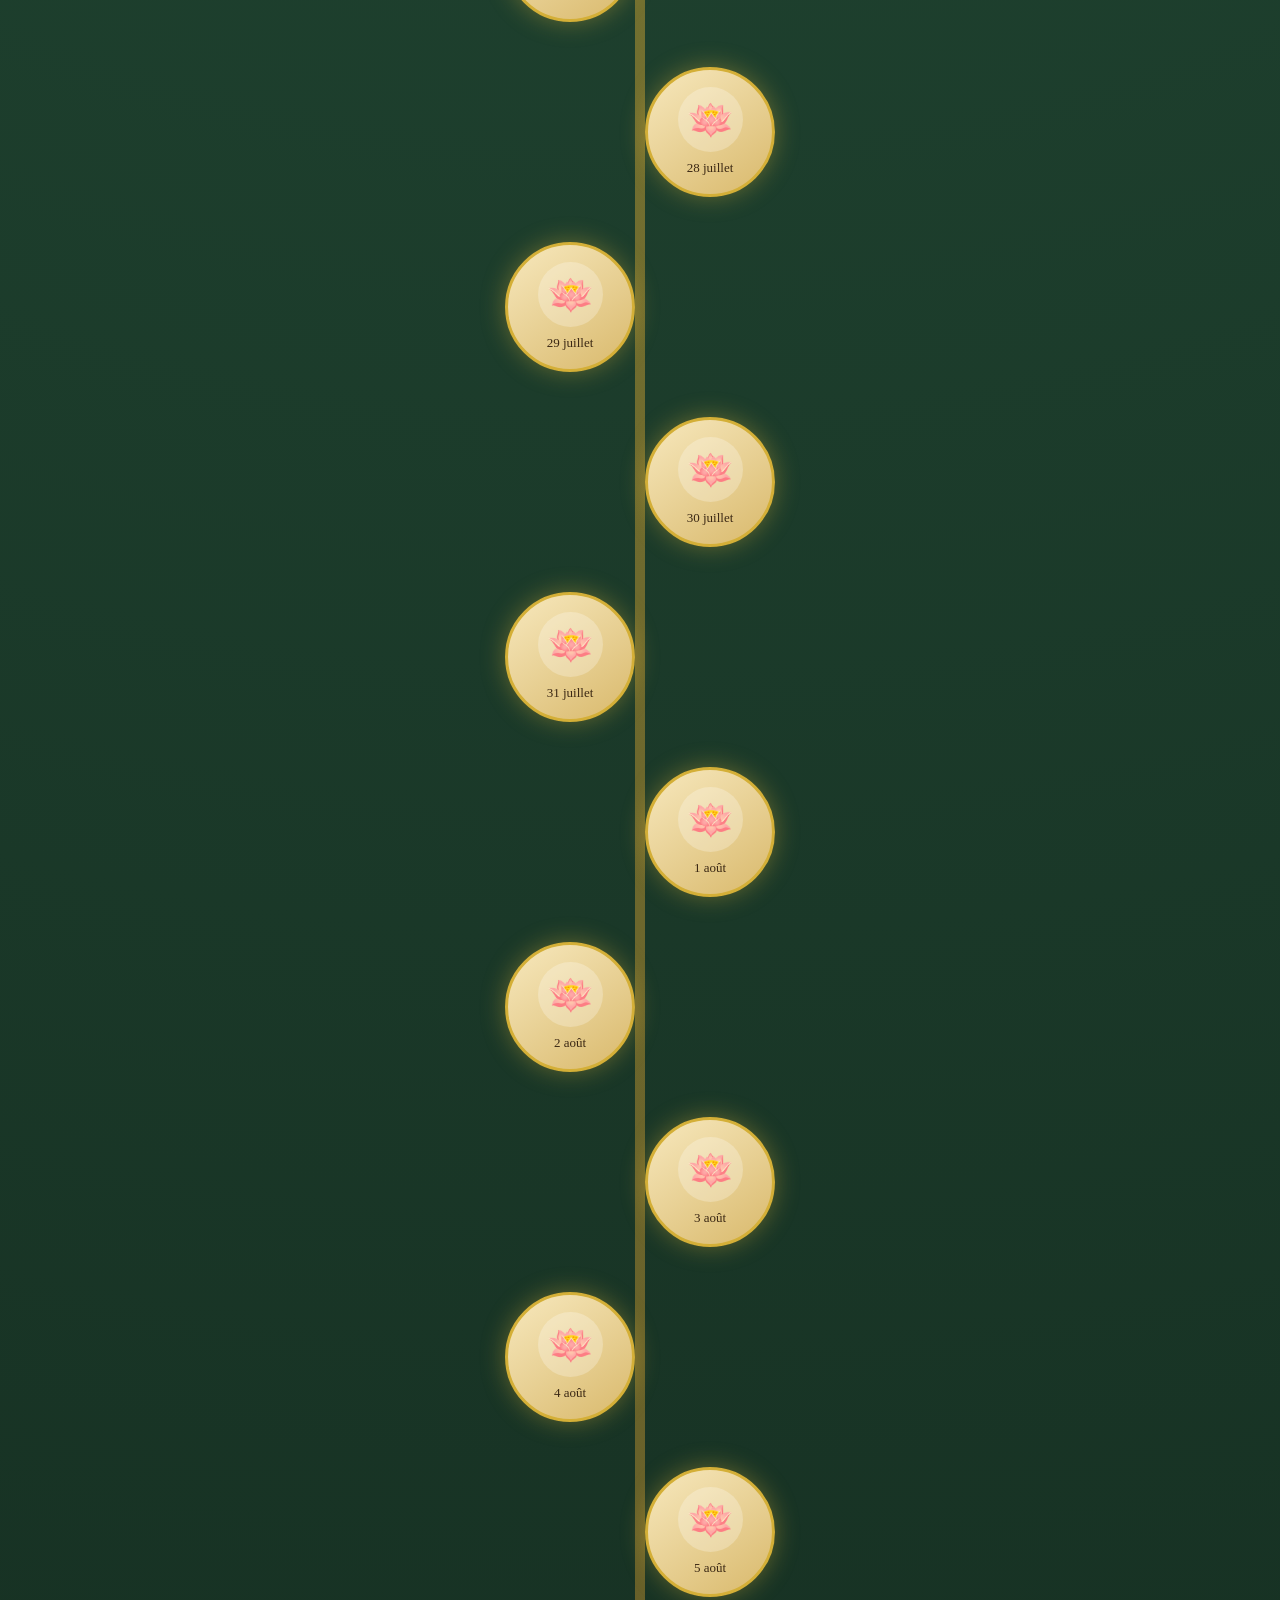
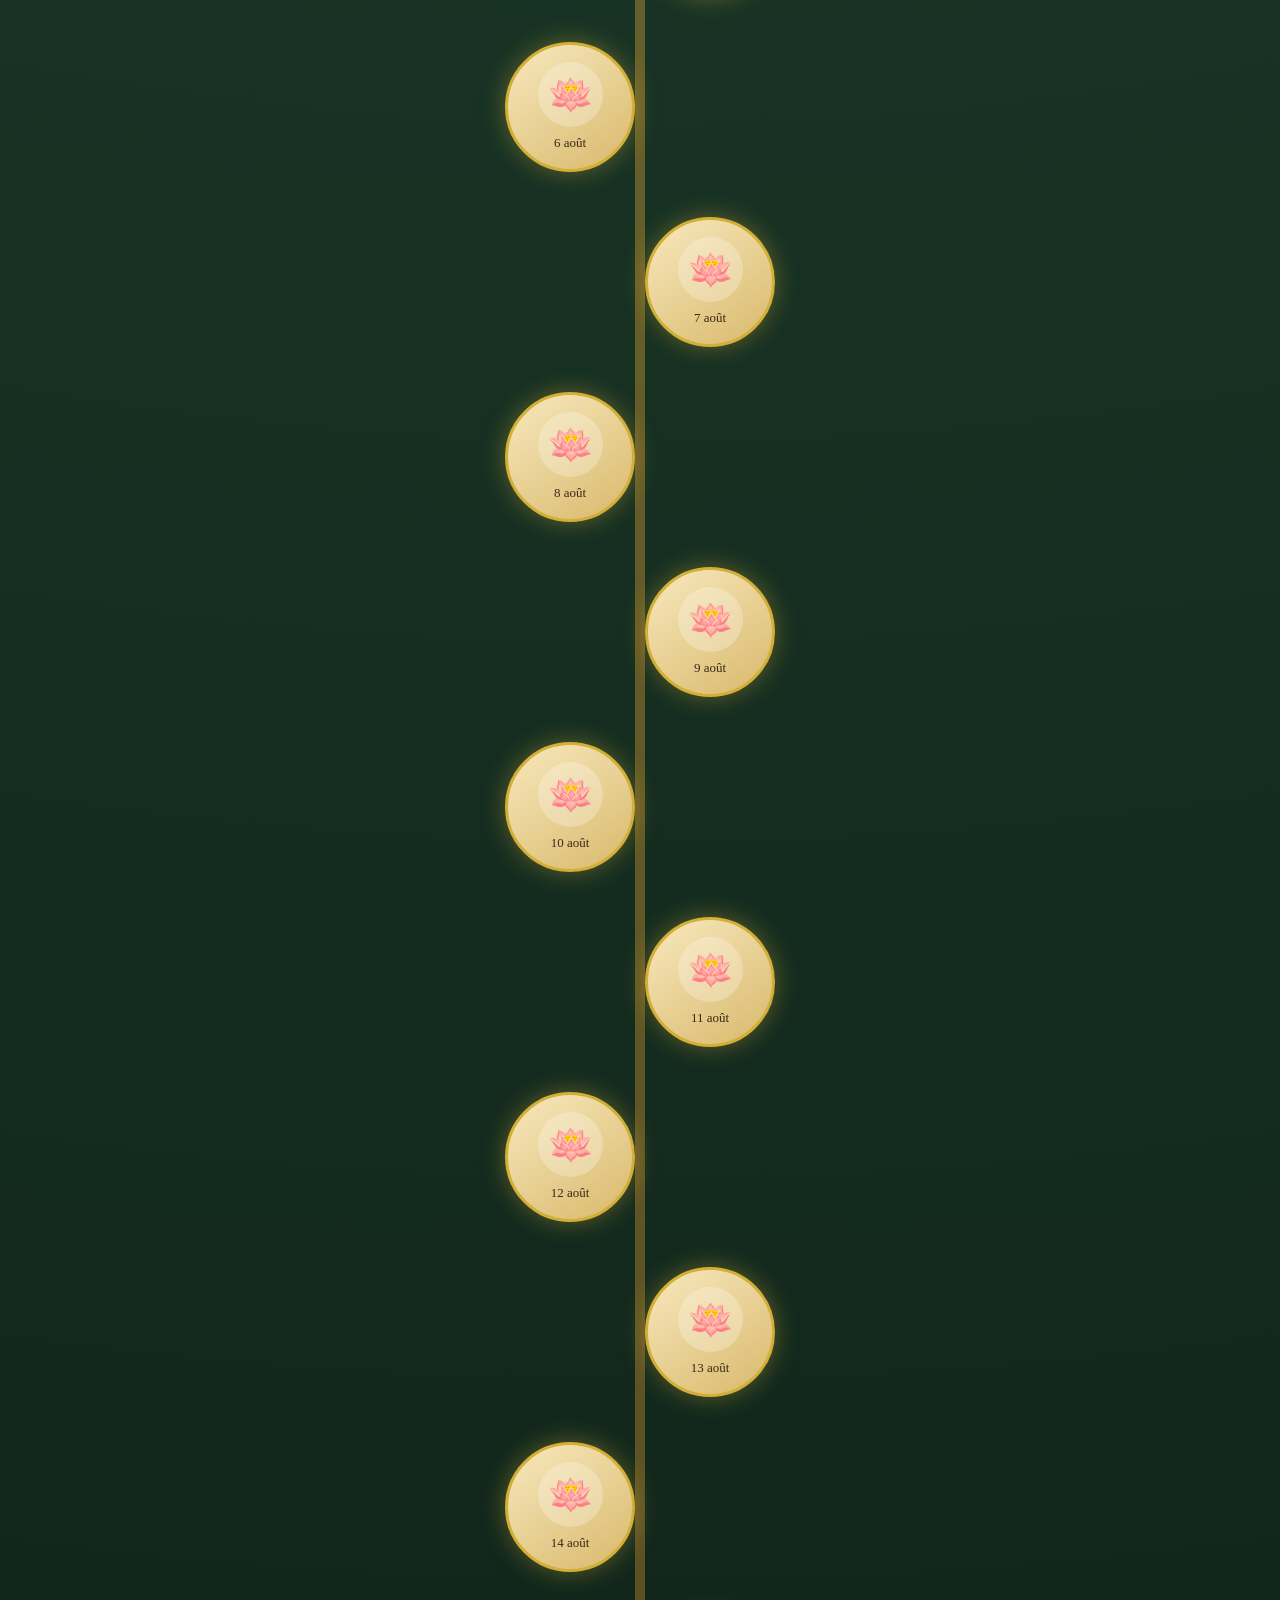
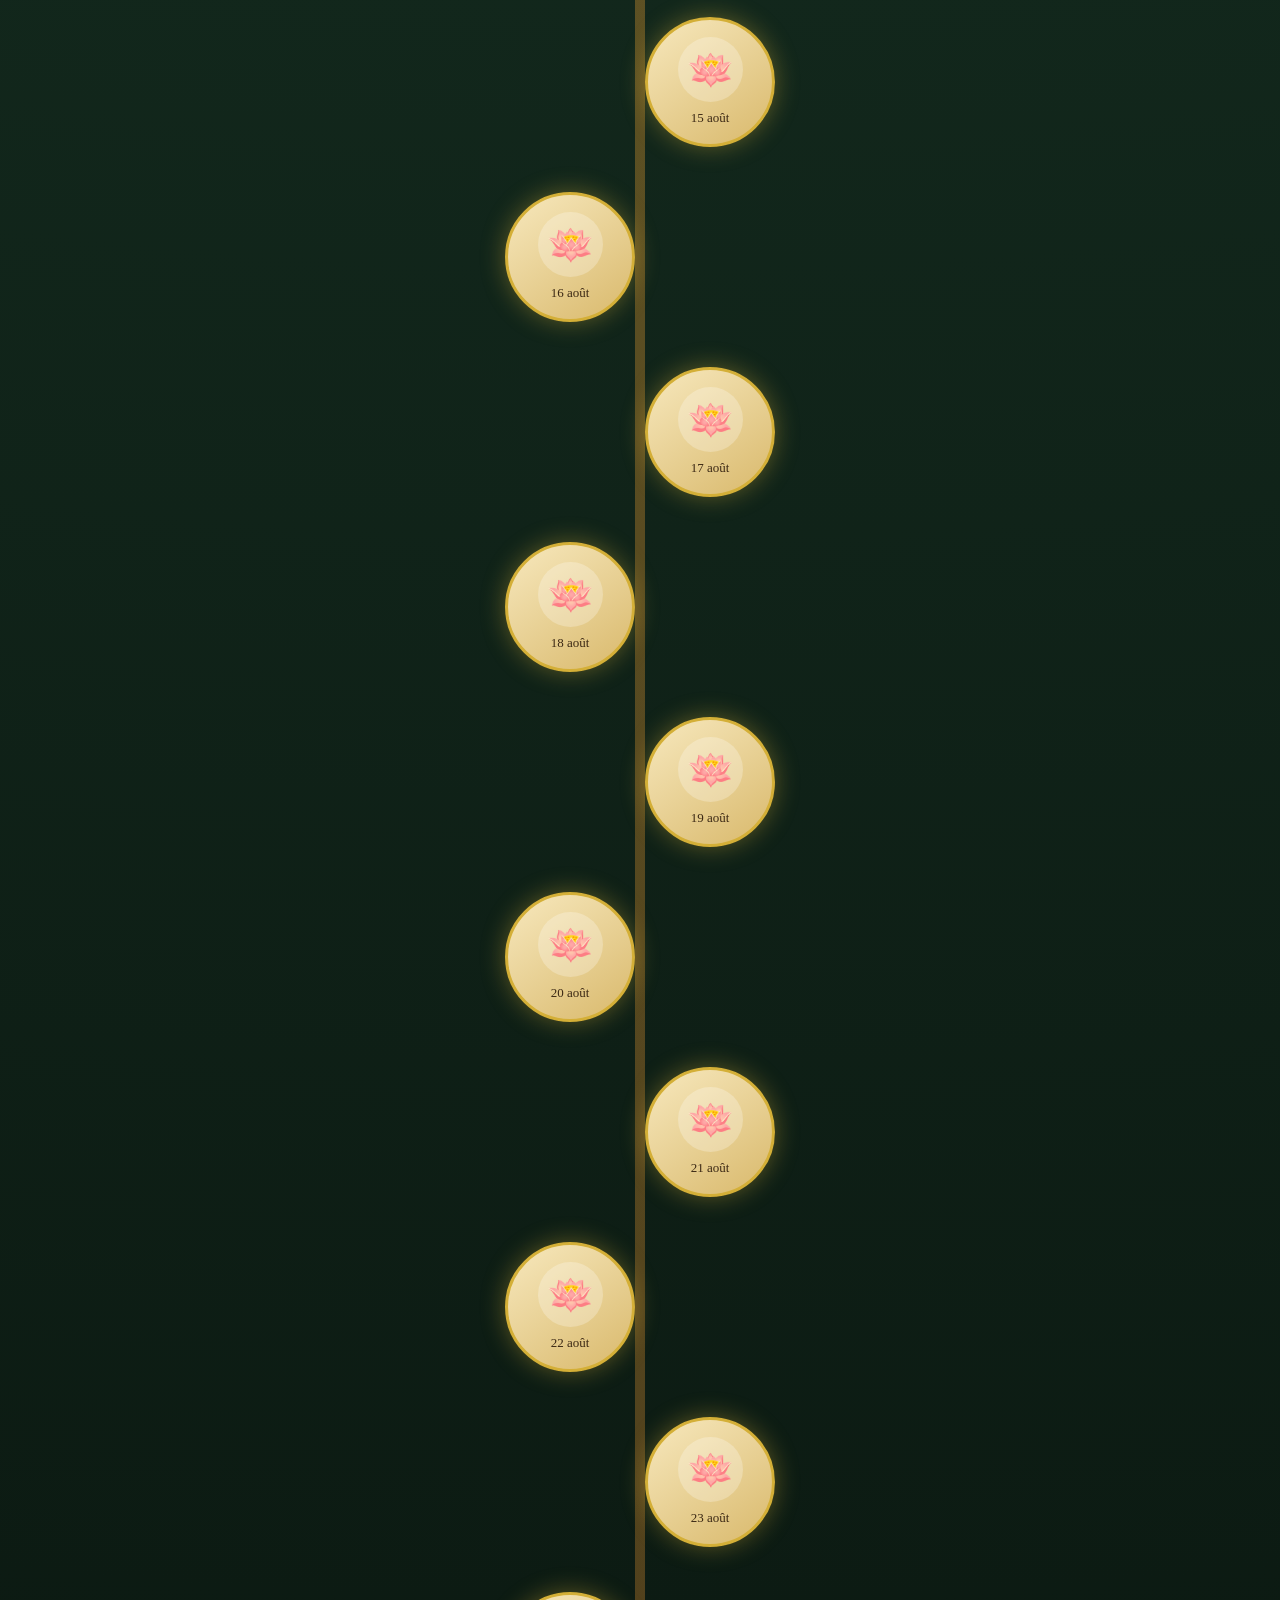
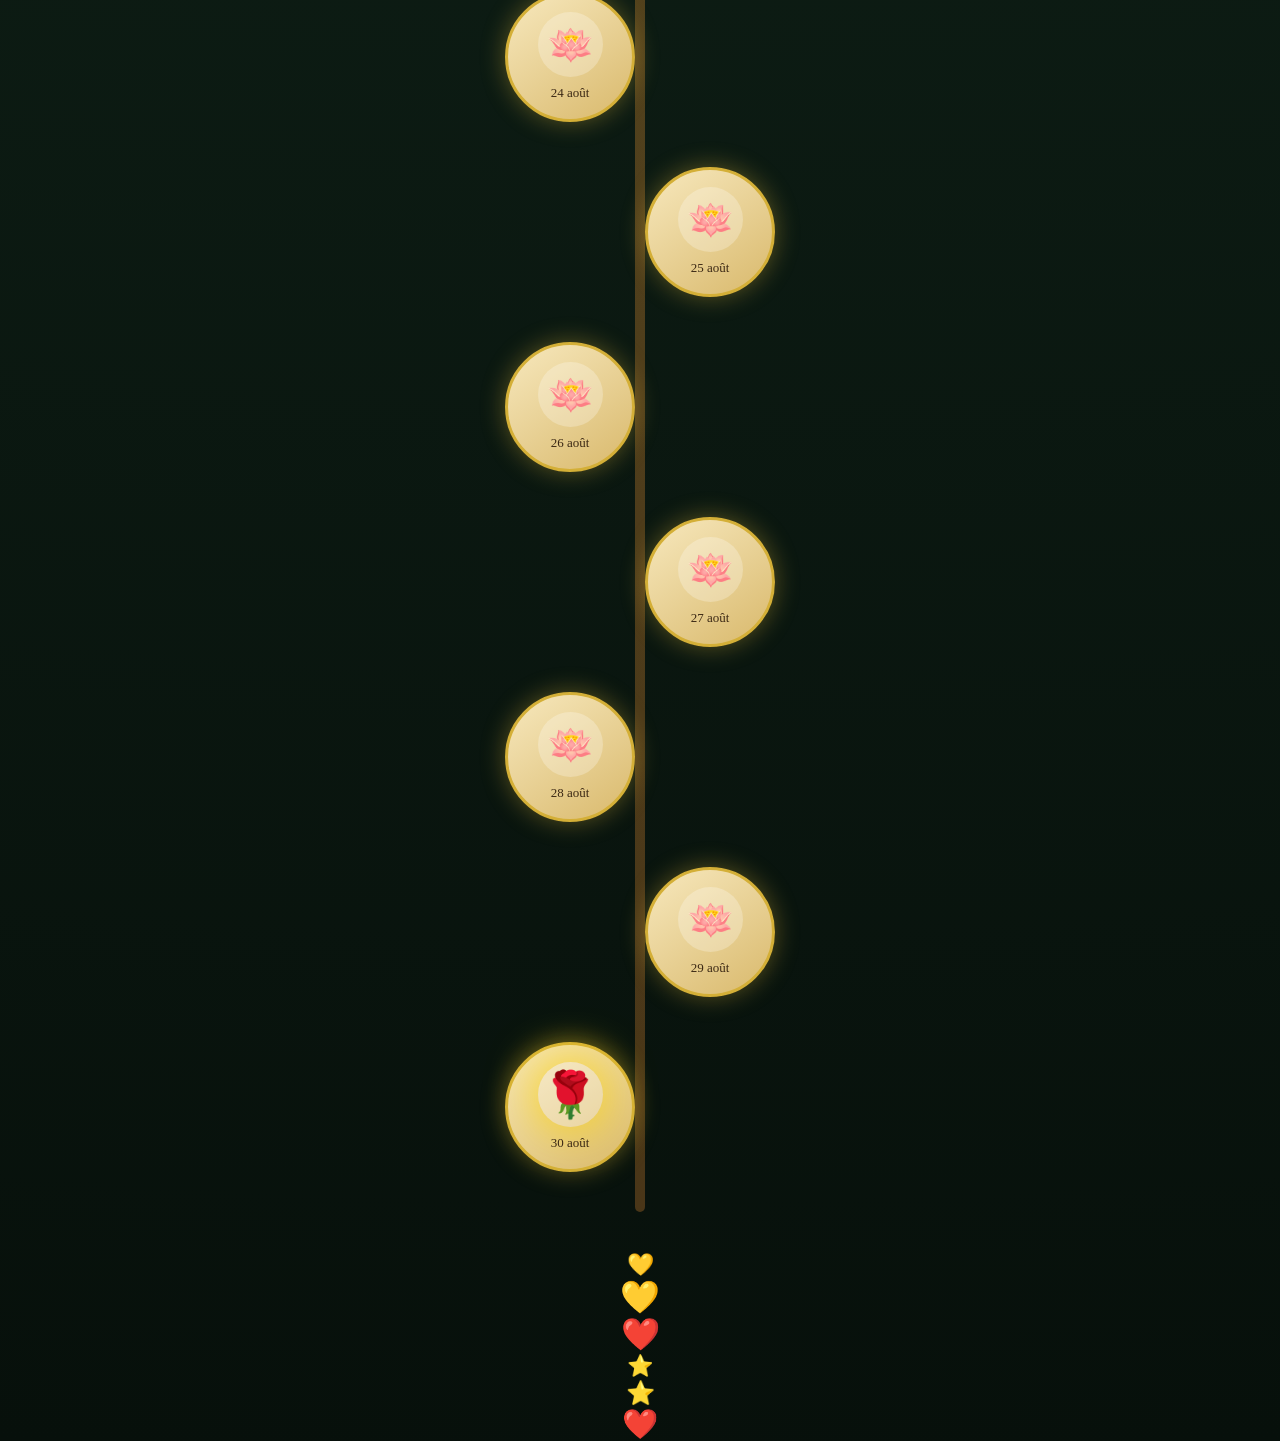
==== commit 386edd43: "Update jardin.html" ====
--- a/jardin.html
+++ b/jardin.html
@@ -264,10 +264,17 @@
 
 if(dateFleur.getTime() === fin.getTime()){
 
-
 symbole="🌹";
 
 classe="finale";
+
+
+if(dateFleur <= maintenant){
+
+document.body.classList.add("grand-jour");
+
+}
+
 
 
 if(dateFleur <= maintenant){
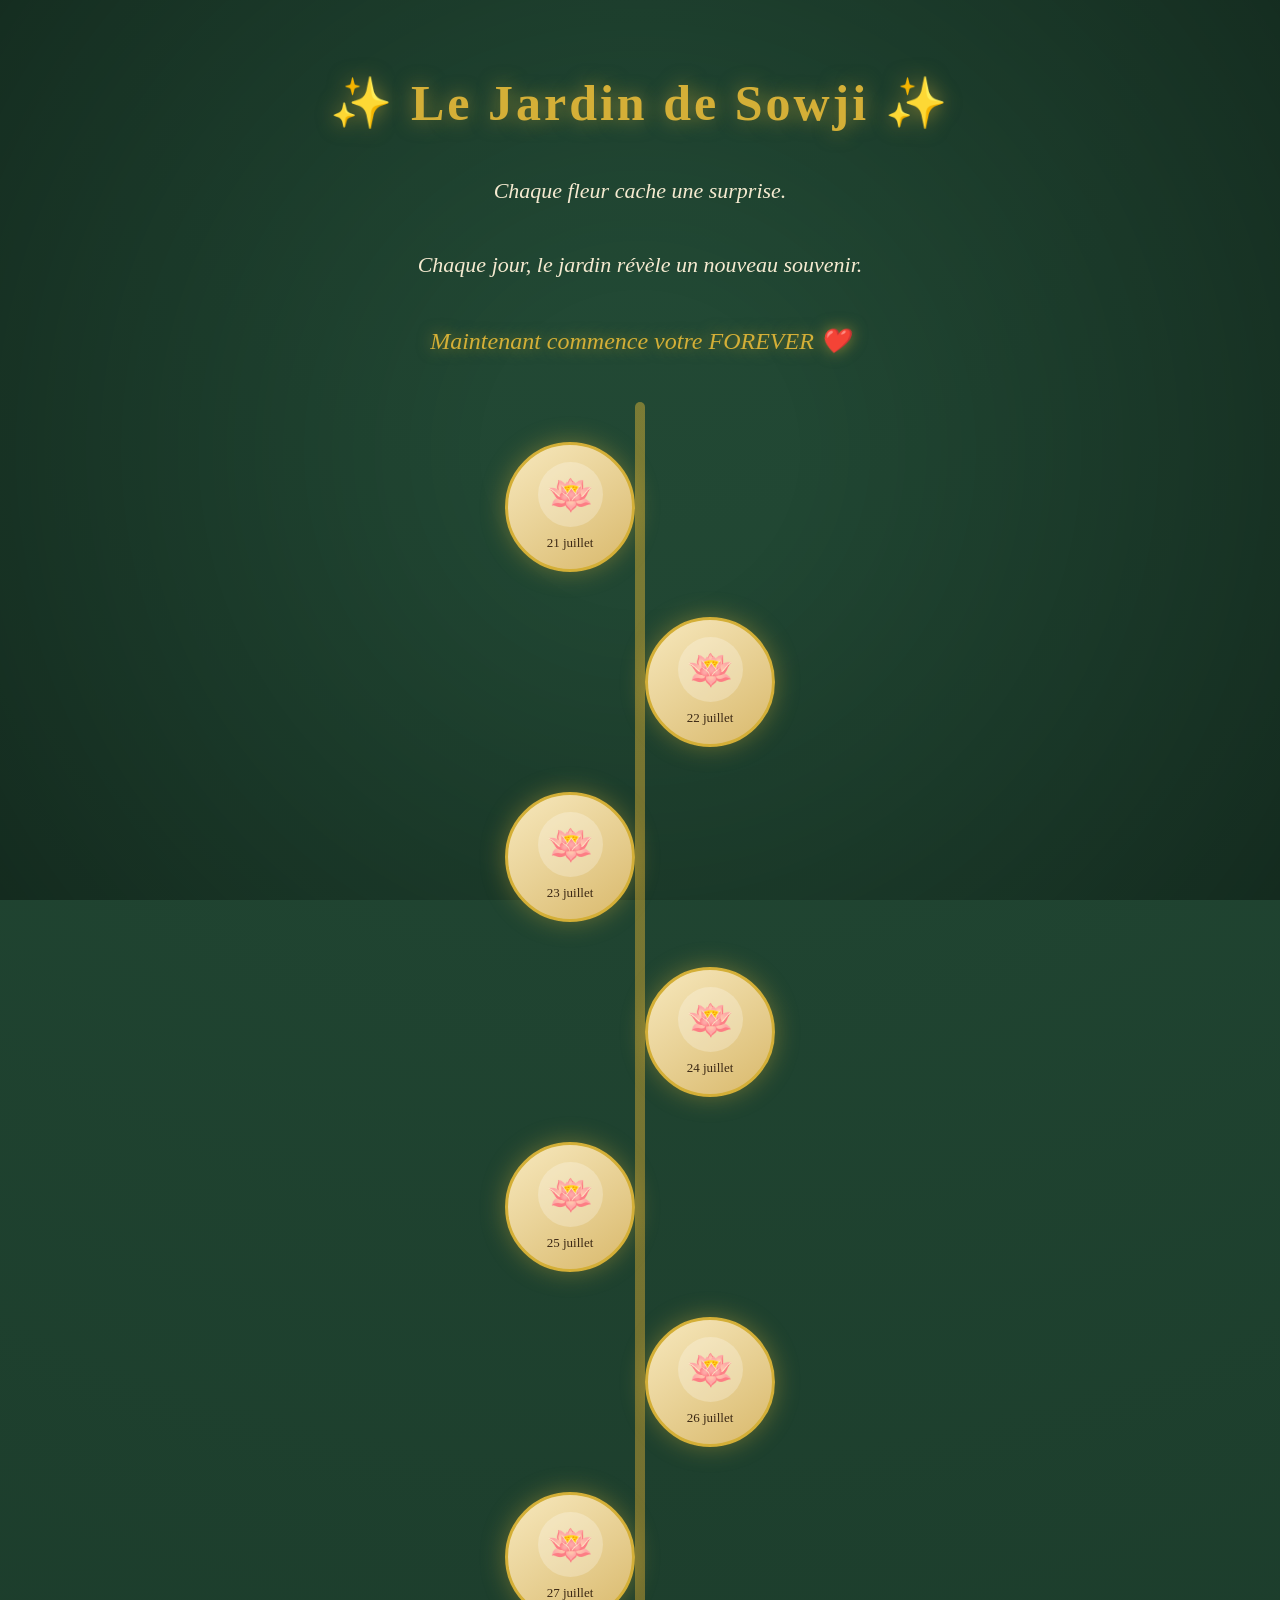
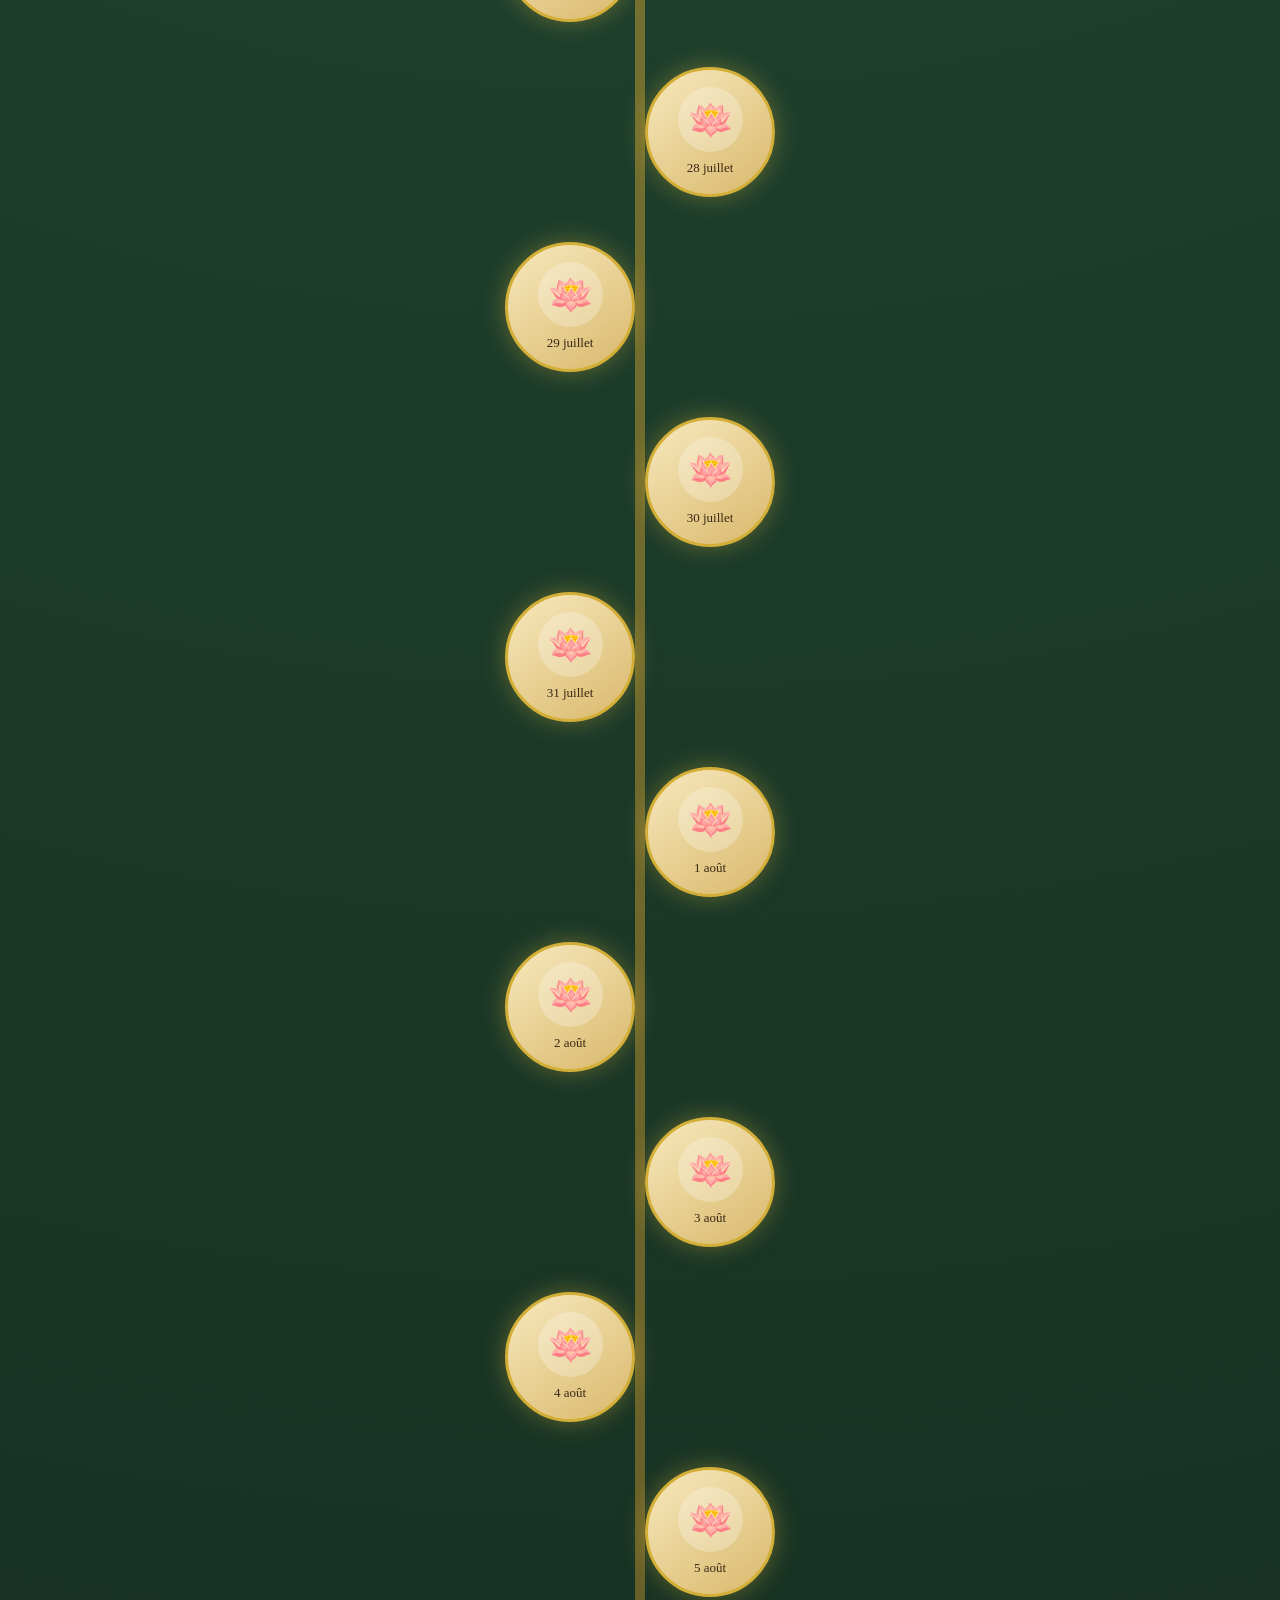
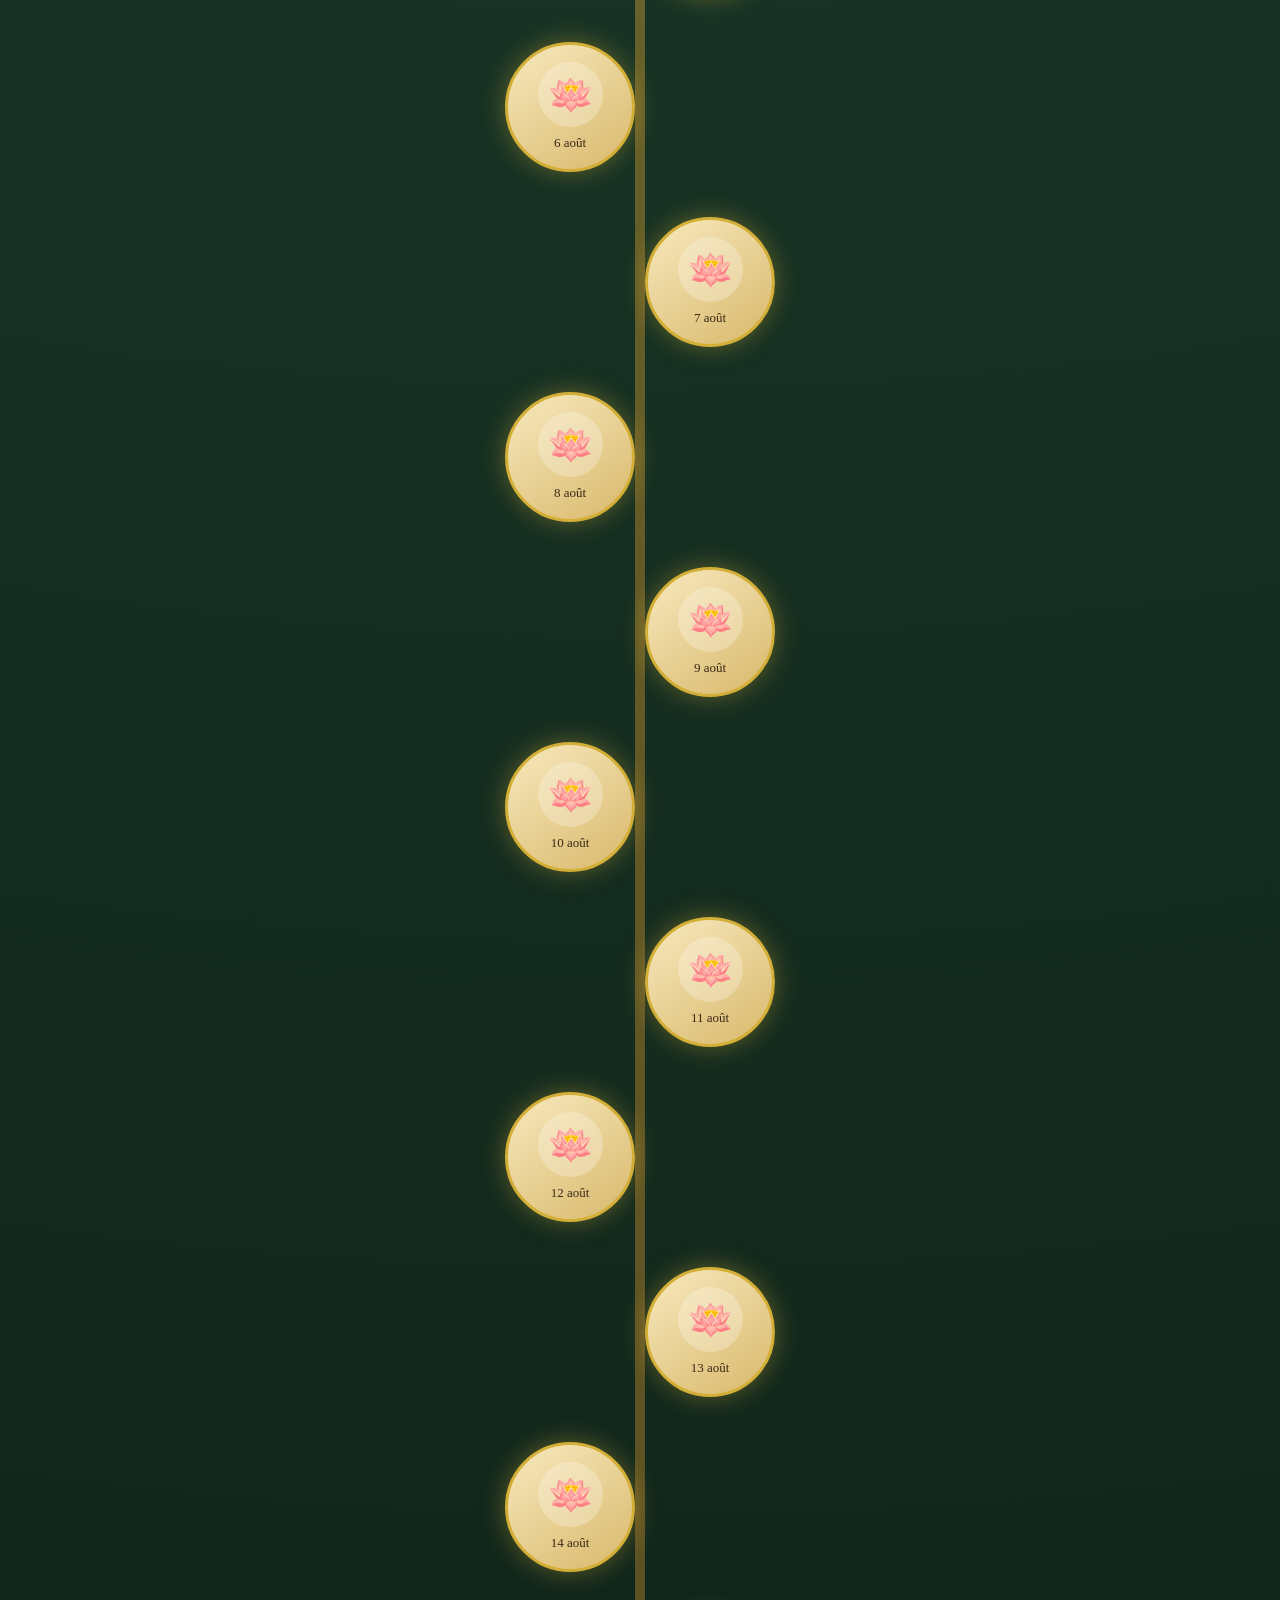
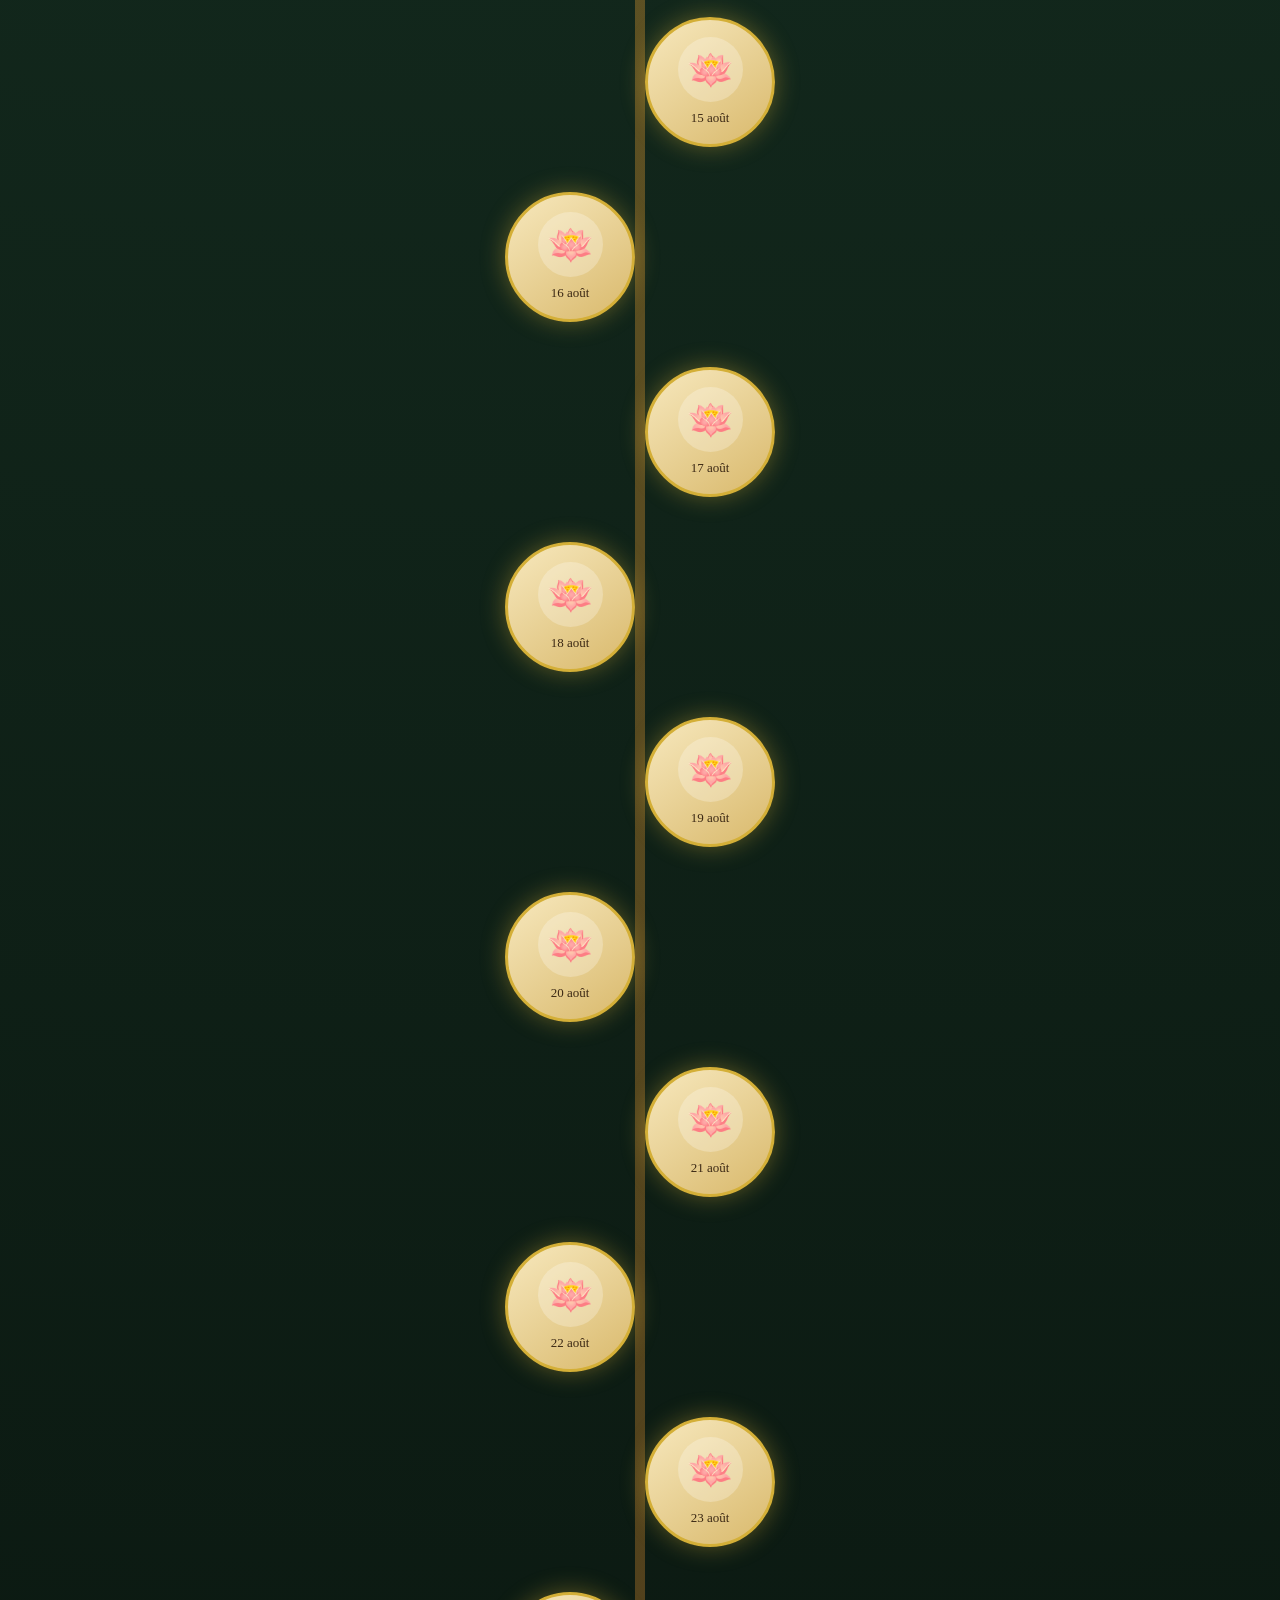
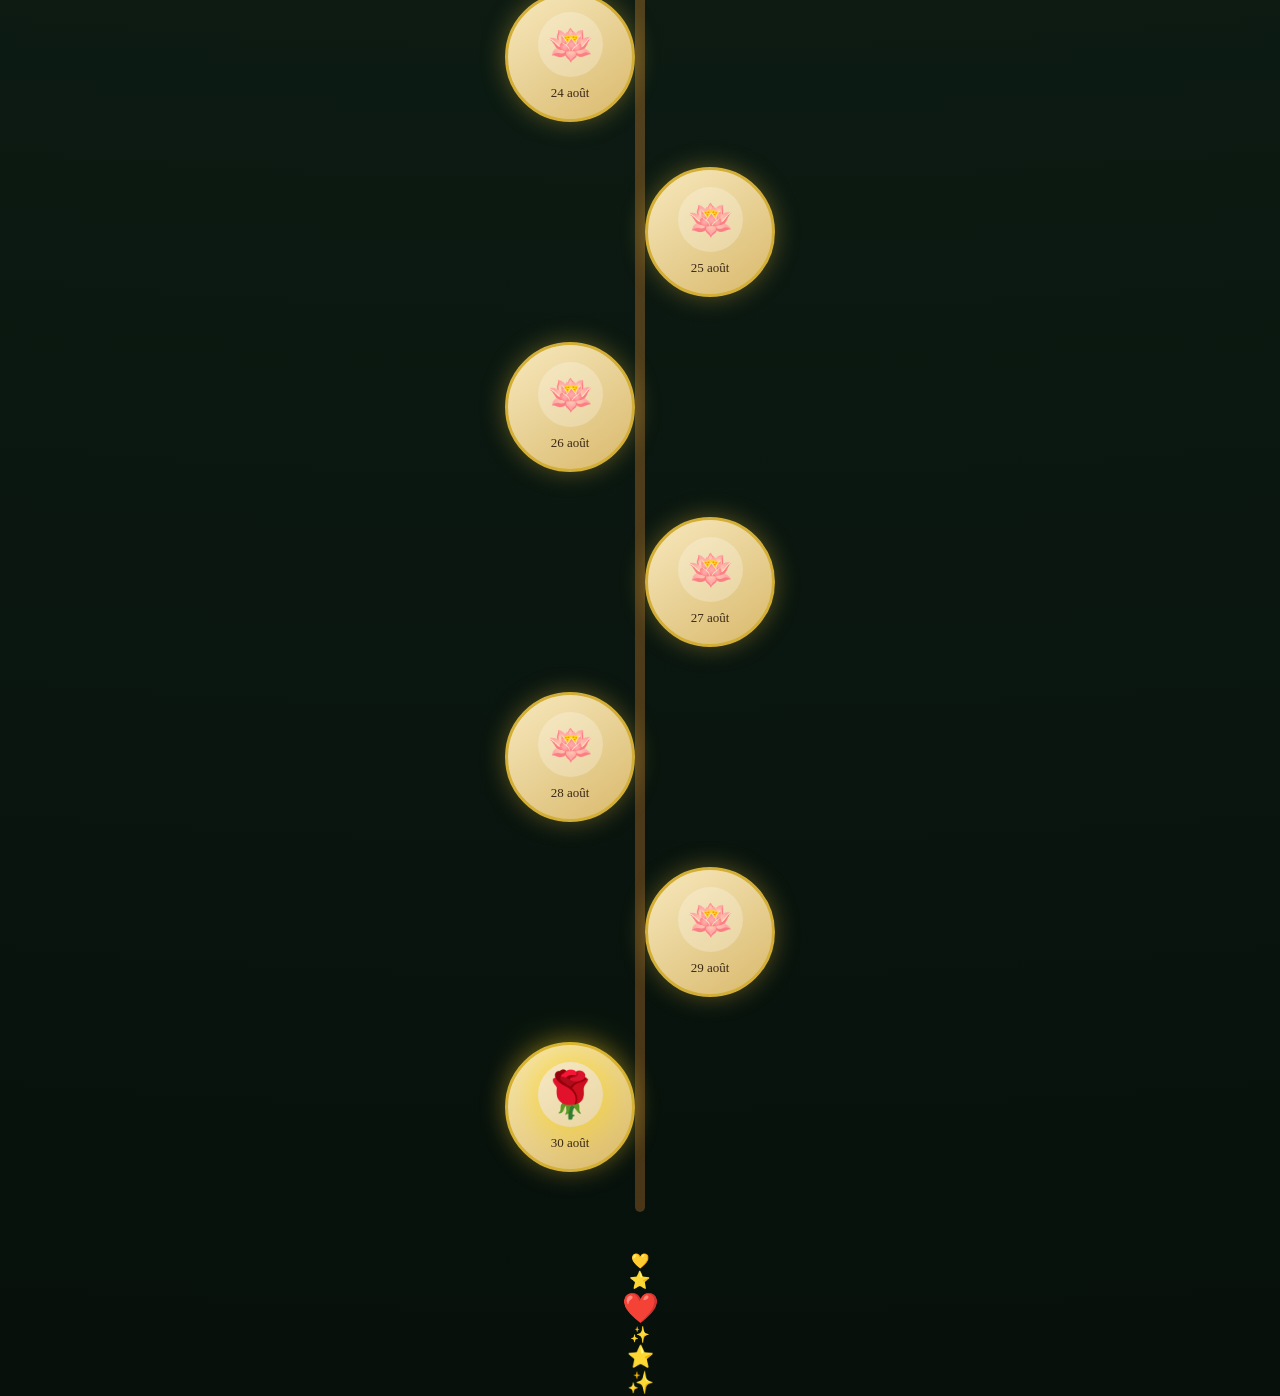
==== commit c87b02ef: "Update jardin.html" ====
--- a/jardin.html
+++ b/jardin.html
@@ -4,6 +4,7 @@
 <head>
 
 <meta charset="UTF-8">
+
 <meta name="viewport" content="width=device-width, initial-scale=1.0">
 
 <title>Le Jardin de Sowji</title>
@@ -39,10 +40,12 @@
 </p>
 
 
+
 <div class="chemin" id="chemin"></div>
 
 
 </div>
+
 
 
 
@@ -74,6 +77,7 @@
 new Date();
 
 
+
 maintenant.setHours(0,0,0,0);
 
 mariage.setHours(0,0,0,0);
@@ -84,9 +88,22 @@
 
 
 
-// ======================
+// ==========================
+// MODE TEST
+// ==========================
+
+// TRUE = toutes les fleurs ouvertes
+// FALSE = fonctionnement normal
+
+const modeTest = true;
+
+
+
+
+
+// ==========================
 // COMPTEUR
-// ======================
+// ==========================
 
 
 let compteurTexte="";
@@ -95,6 +112,7 @@
 
 
 
+
 if(maintenant < mariage){
 
 
@@ -102,7 +120,6 @@
 
 
 compteurTexte=
-
 "Encore {jours} jours avant le grand jour 💍";
 
 
@@ -115,8 +132,7 @@
 
 
 compteurTexte=
-
-"Encore {jours} jours de festivité 👑💍";
+"Encore {jours} jours de festivité 👑";
 
 
 }
@@ -125,8 +141,7 @@
 
 
 compteurTexte=
-
-"Maintenant commence votre FOREVER 💋👑";
+"Maintenant commence votre FOREVER ❤️";
 
 
 }
@@ -138,9 +153,7 @@
 if(dateCible){
 
 
-let jours=
-
-Math.ceil(
+let jours=Math.ceil(
 
 (dateCible-maintenant)
 
@@ -165,6 +178,7 @@
 
 
 
+
 document.getElementById("compteur").innerHTML=
 
 compteurTexte;
@@ -176,6 +190,10 @@
 
 
 
+// ==========================
+// AFFICHAGE DATE
+// ==========================
+
 
 function afficherDate(date){
 
@@ -194,20 +212,17 @@
 
 );
 
-
-}
-
-
-
-
-
-
-
-
-
-// ======================
+}
+
+
+
+
+
+
+// ==========================
 // CREATION DES FLEURS
-// ======================
+// ==========================
+
 
 
 let dateActuelle =
@@ -215,6 +230,7 @@
 
 
 
+
 while(dateActuelle <= fin){
 
 
@@ -228,10 +244,12 @@
 new Date(dateActuelle);
 
 
+
 dateFleur.setHours(0,0,0,0);
 
 
 
+
 let symbole="🌙";
 
 let classe="";
@@ -242,7 +260,10 @@
 
 
 
-if(dateFleur <= maintenant){
+// MODE NORMAL + MODE TEST
+
+
+if(dateFleur <= maintenant || modeTest){
 
 
 symbole="🪷";
@@ -258,36 +279,27 @@
 
 
 
-
 // ROSE FINALE
 
 
 if(dateFleur.getTime() === fin.getTime()){
 
+
 symbole="🌹";
 
 classe="finale";
 
 
-if(dateFleur <= maintenant){
-
-document.body.classList.add("grand-jour");
-
-}
-
-
-
-if(dateFleur <= maintenant){
+if(dateFleur <= maintenant || modeTest){
+
 
 ouvrable=true;
 
-}
-
-
-}
-
-
-
+
+}
+
+
+}
 
 
 
@@ -314,14 +326,6 @@
 </div>
 
 `;
-
-
-
-
-
-
-
-
 if(ouvrable){
 
 
@@ -329,22 +333,78 @@
 
 
 
-// Dernière rose
-
-if(dateFleur.getTime() === fin.getTime()){
-
-
-
-let parchemin =
+window.location.href=
+
+"lettre.html?date="
+
++
+
+dateFleur.toISOString();
+
+
+
+};
+
+
+}
+
+
+
+
+
+chemin.appendChild(fleur);
+
+
+
+dateActuelle.setDate(
+
+dateActuelle.getDate()+1
+
+);
+
+
+
+}
+
+
+
+
+
+
+
+
+// ==========================
+// SECRET DU 29 AOÛT
+// ==========================
+
+
+let secret =
+
+new Date("2026-08-29");
+
+
+
+secret.setHours(0,0,0,0);
+
+
+
+
+
+if(maintenant.getTime() === secret.getTime()){
+
+
+
+let message =
+
 document.createElement("div");
 
 
 
-parchemin.className="parchemin-final";
-
-
-
-parchemin.innerHTML=
+message.className="souvenir";
+
+
+
+message.innerHTML=
 
 `
 
@@ -352,140 +412,20 @@
 
 <br><br>
 
-Ma chère Sowji,
+Le jardin semble arriver au bout du chemin...
 
 <br><br>
 
-Toutes les fleurs de ce jardin ont grandi jour après jour.
+Mais un dernier secret attend demain.
 
 <br><br>
 
-Chaque lettre était une petite partie de mon cœur.
-
-<br><br>
-
-Aujourd'hui, la dernière fleur s'ouvre...
-
-<br><br>
-
-Mais ce n'est pas la fin.
-
-<br><br>
-
-C'est le début de notre FOREVER ❤️
-
-<br><br>
-
-🌹
+Une dernière fleur reste à découvrir.
 
 `;
 
 
 
-document.body.appendChild(parchemin);
-
-
-
-}
-
-else{
-
-
-window.location.href=
-
-"lettre.html?date="
-
-+
-
-dateFleur.toISOString();
-
-
-}
-
-
-
-};
-
-
-}
-
-
-
-
-
-
-
-chemin.appendChild(fleur);
-
-
-
-dateActuelle.setDate(
-
-dateActuelle.getDate()+1
-
-);
-
-
-}
-
-
-
-
-
-
-
-
-
-// ======================
-// SECRET DU 29 AOÛT
-// ======================
-
-
-let secret =
-new Date("2026-08-29");
-
-
-secret.setHours(0,0,0,0);
-
-
-
-
-
-if(maintenant.getTime() === secret.getTime()){
-
-
-
-let message =
-document.createElement("div");
-
-
-
-message.className="souvenir";
-
-
-
-message.innerHTML=
-
-`
-
-👑
-
-<br><br>
-
-Le jardin semble arriver au bout du chemin...
-
-<br><br>
-
-Mais certains palais gardent encore un dernier secret.
-
-<br><br>
-
-Demain, une nouvelle histoire commencera.
-
-`;
-
-
-
 document.querySelector(".jardin")
 
 .appendChild(message);
@@ -501,17 +441,19 @@
 
 
 
-
-// ======================
-// PLUIE D'ETOILES
-// ======================
+// ==========================
+// PLUIE D'ÉTOILES
+// ==========================
+
 
 
 function creerEtoile(){
 
 
+
 const etoiles=[
 
+
 "✨",
 
 "⭐",
@@ -520,6 +462,7 @@
 
 "❤️"
 
+
 ];
 
 
@@ -527,6 +470,7 @@
 const p=document.createElement("div");
 
 
+
 p.className="petale";
 
 
@@ -569,8 +513,10 @@
 
 setTimeout(()=>{
 
+
 p.remove();
 
+
 },12000);
 
 
@@ -583,9 +529,11 @@
 
 
 
+
 </script>
 
 
 </body>
 
 </html>
+
